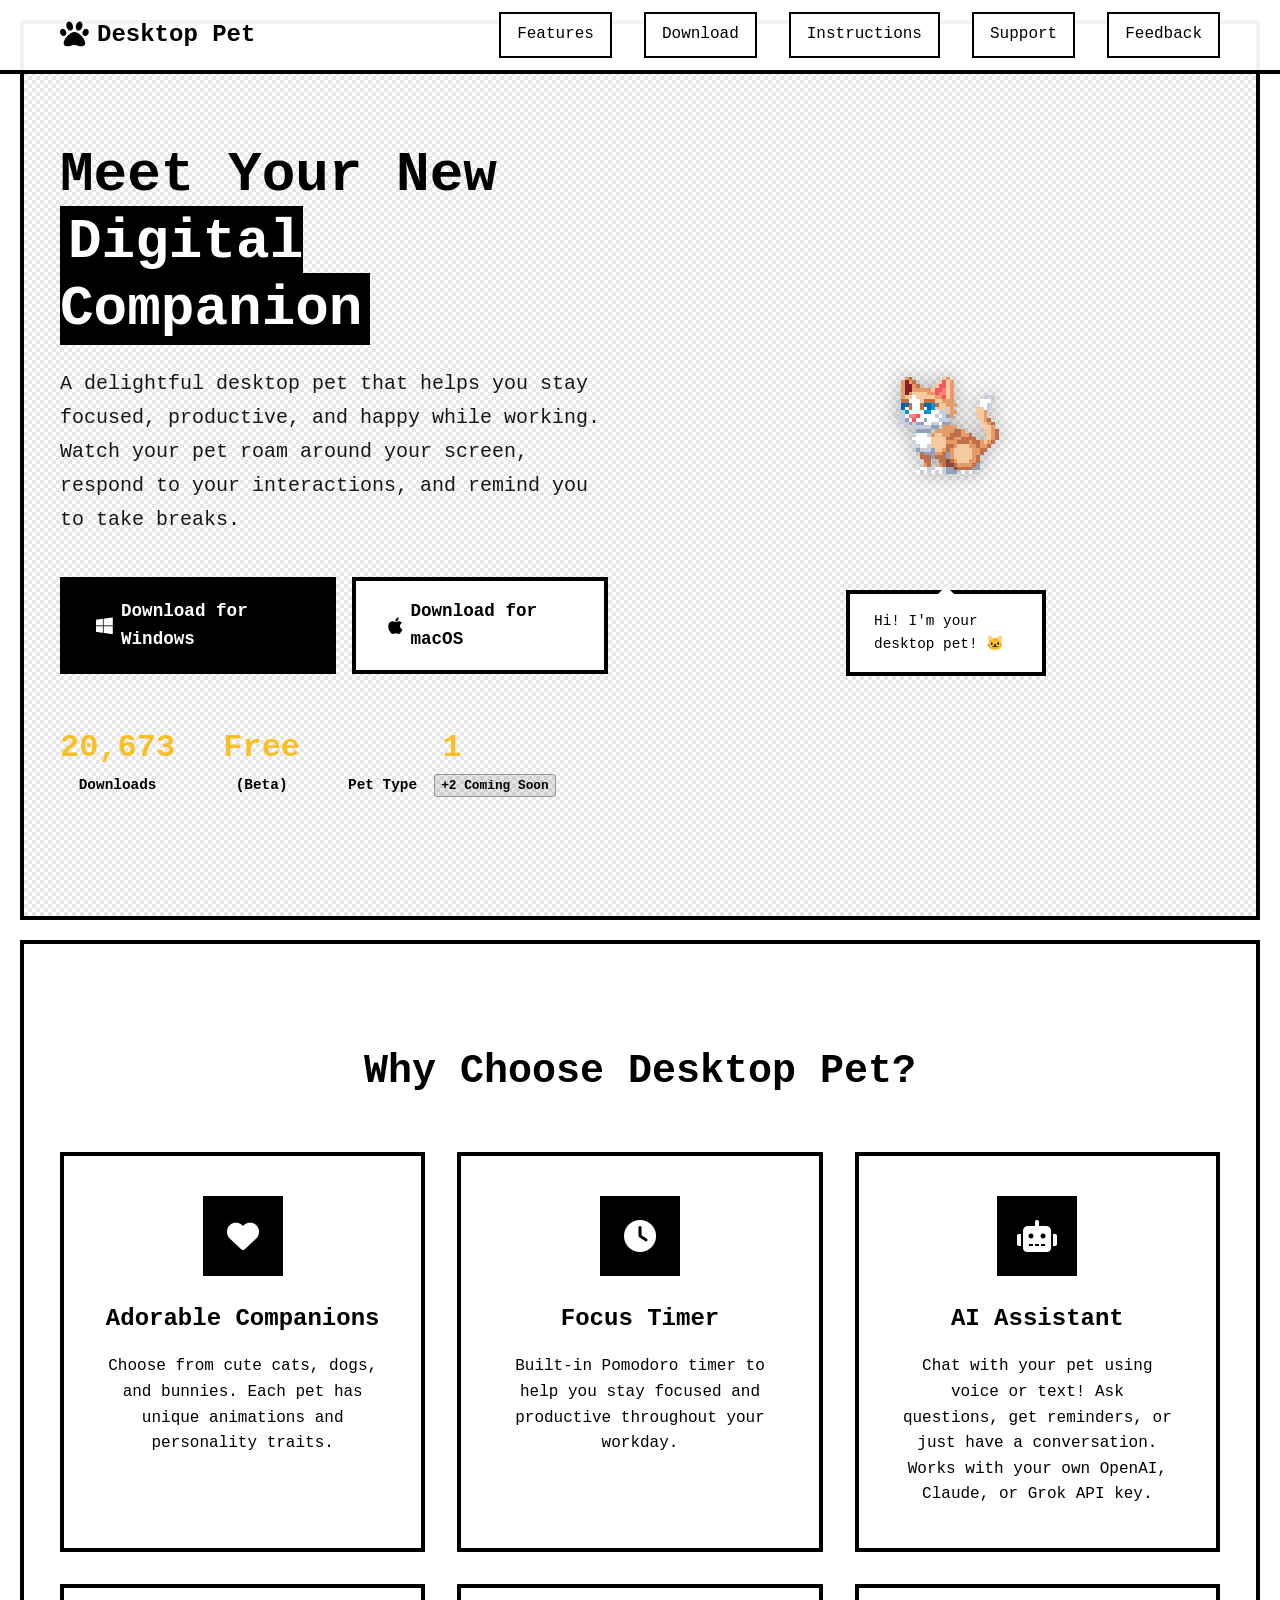
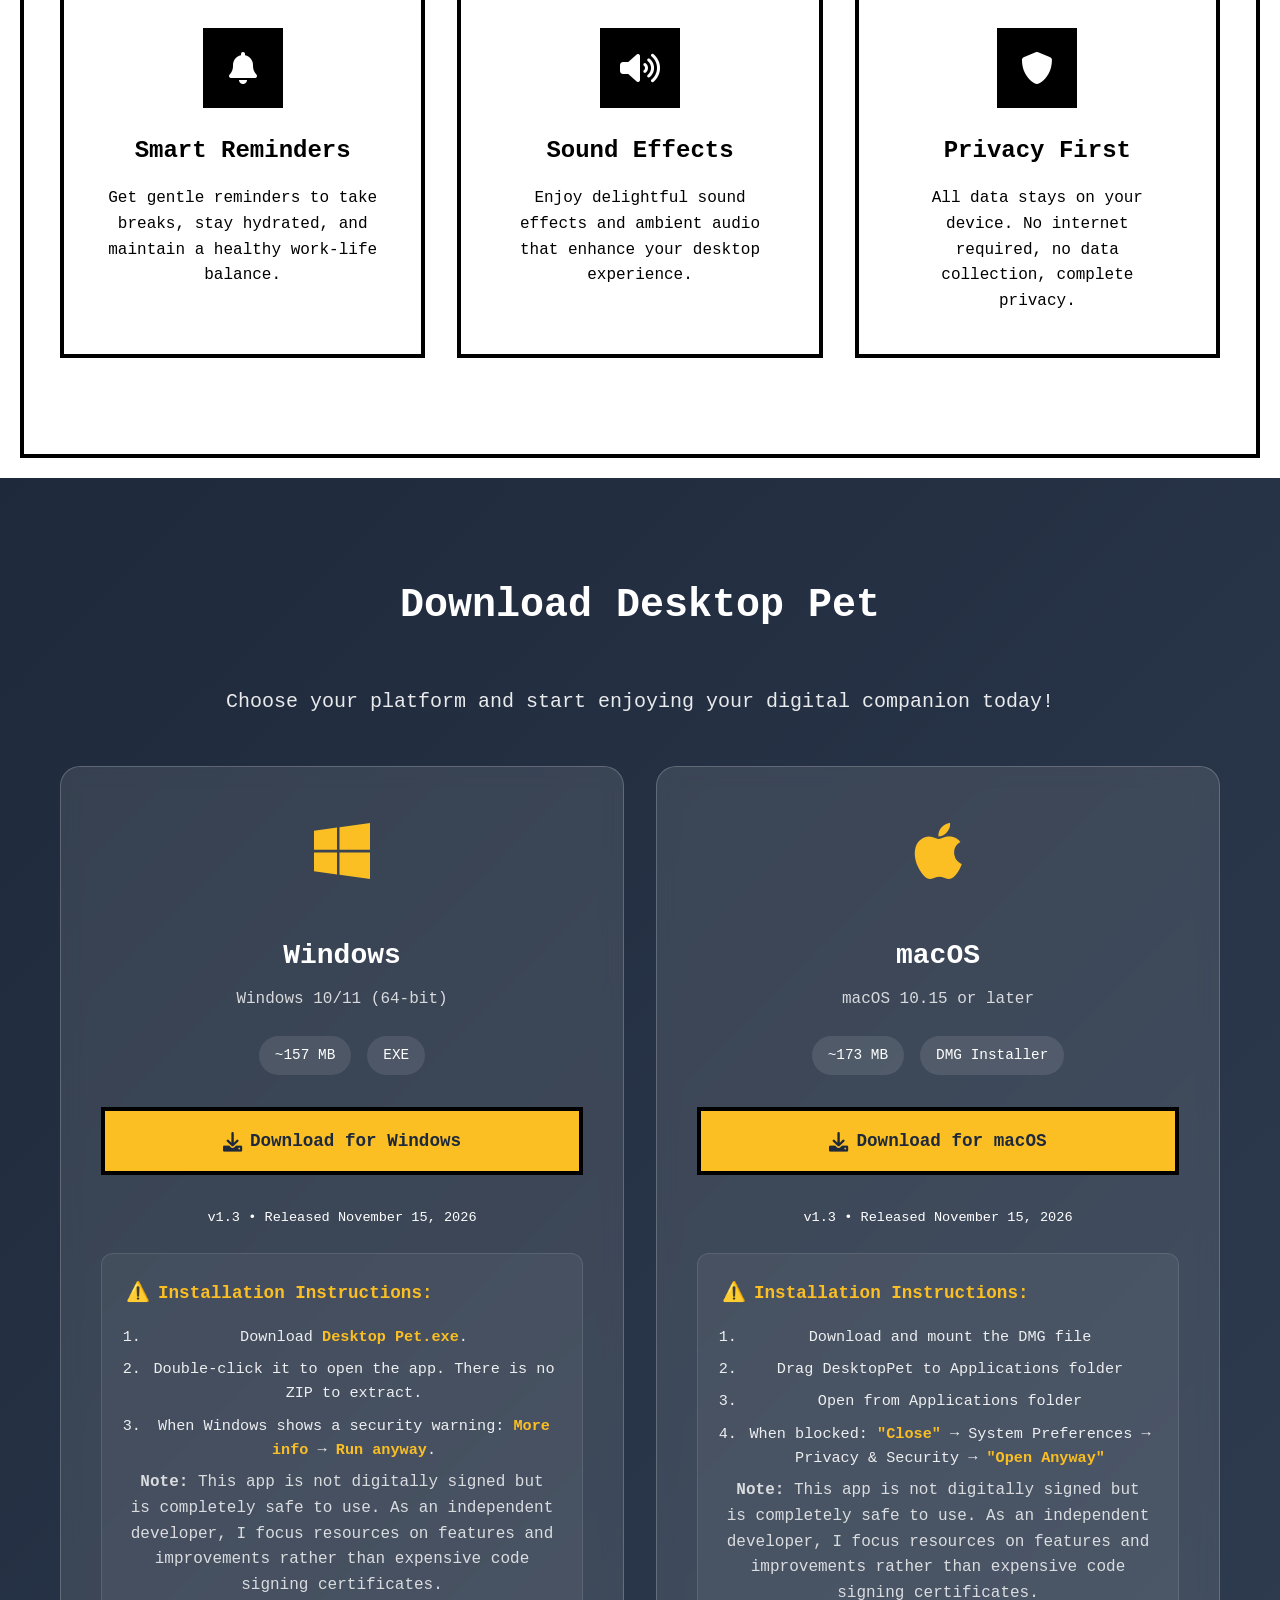
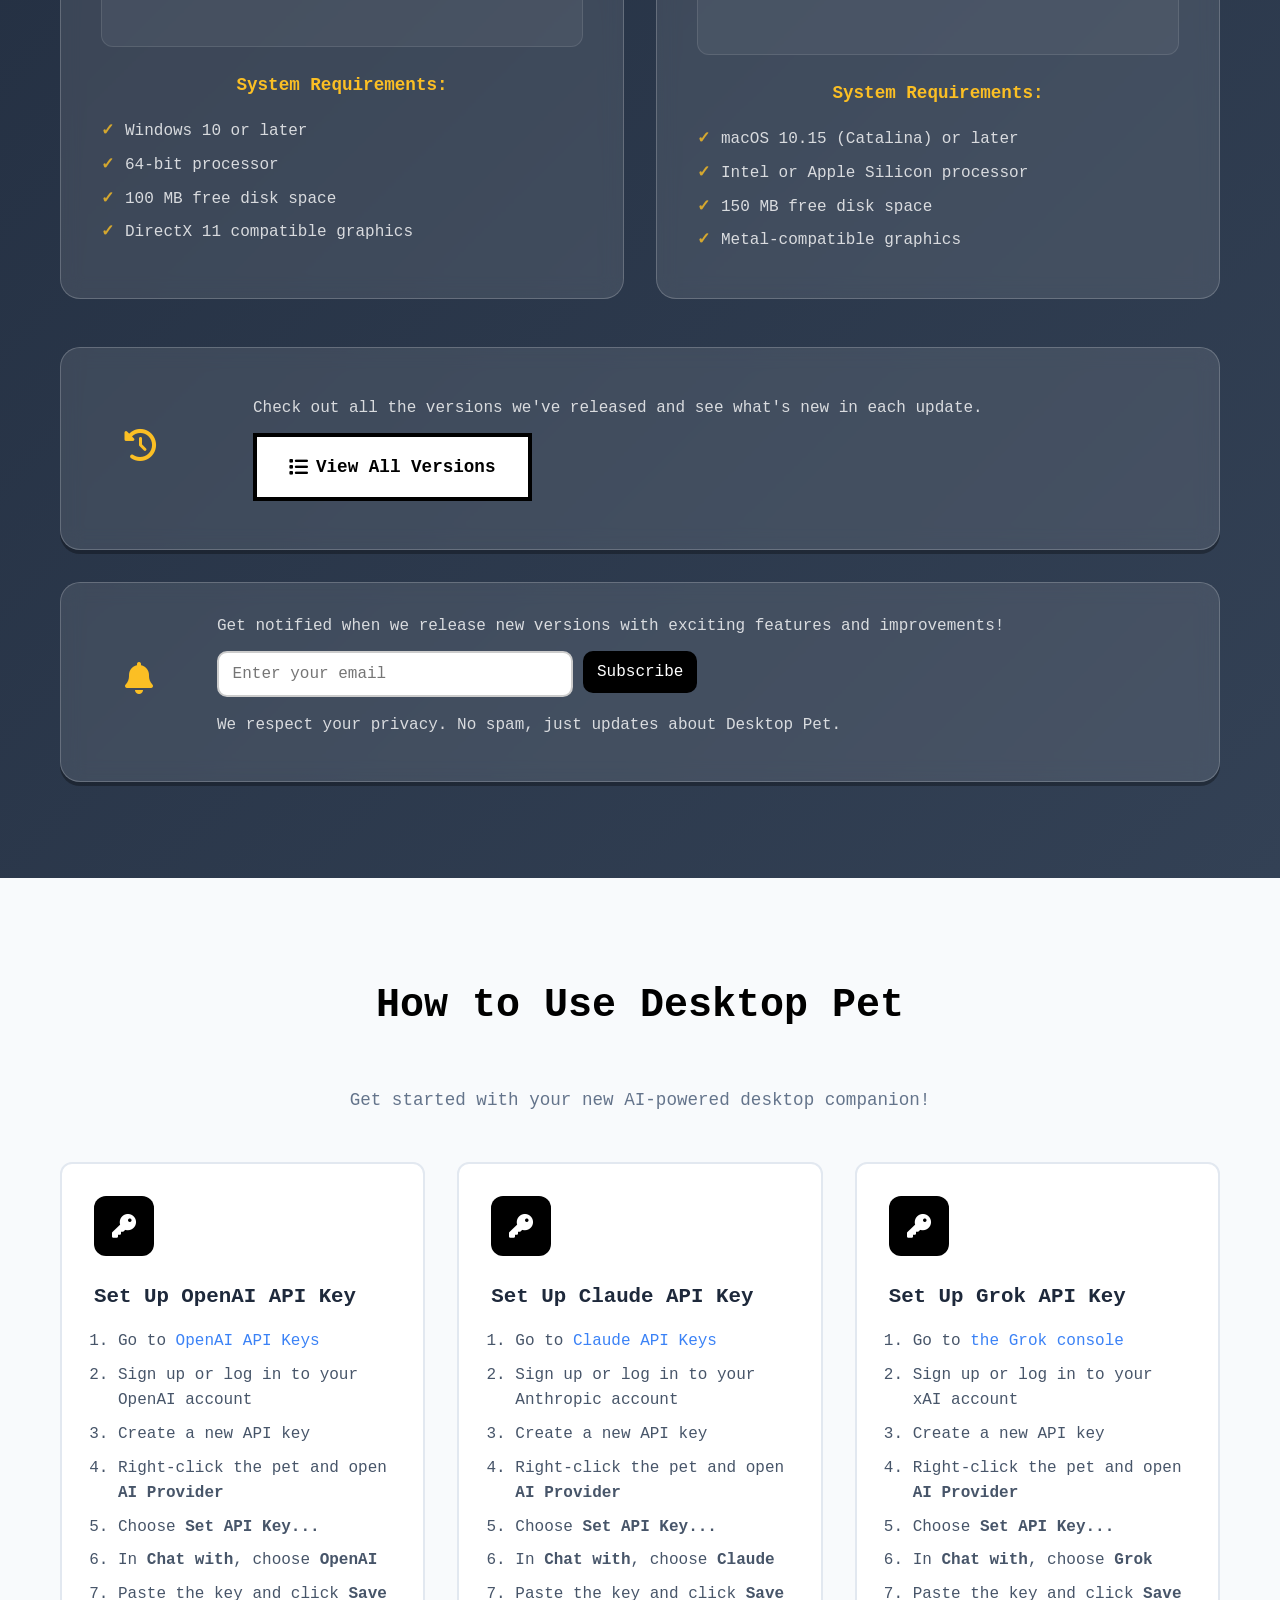
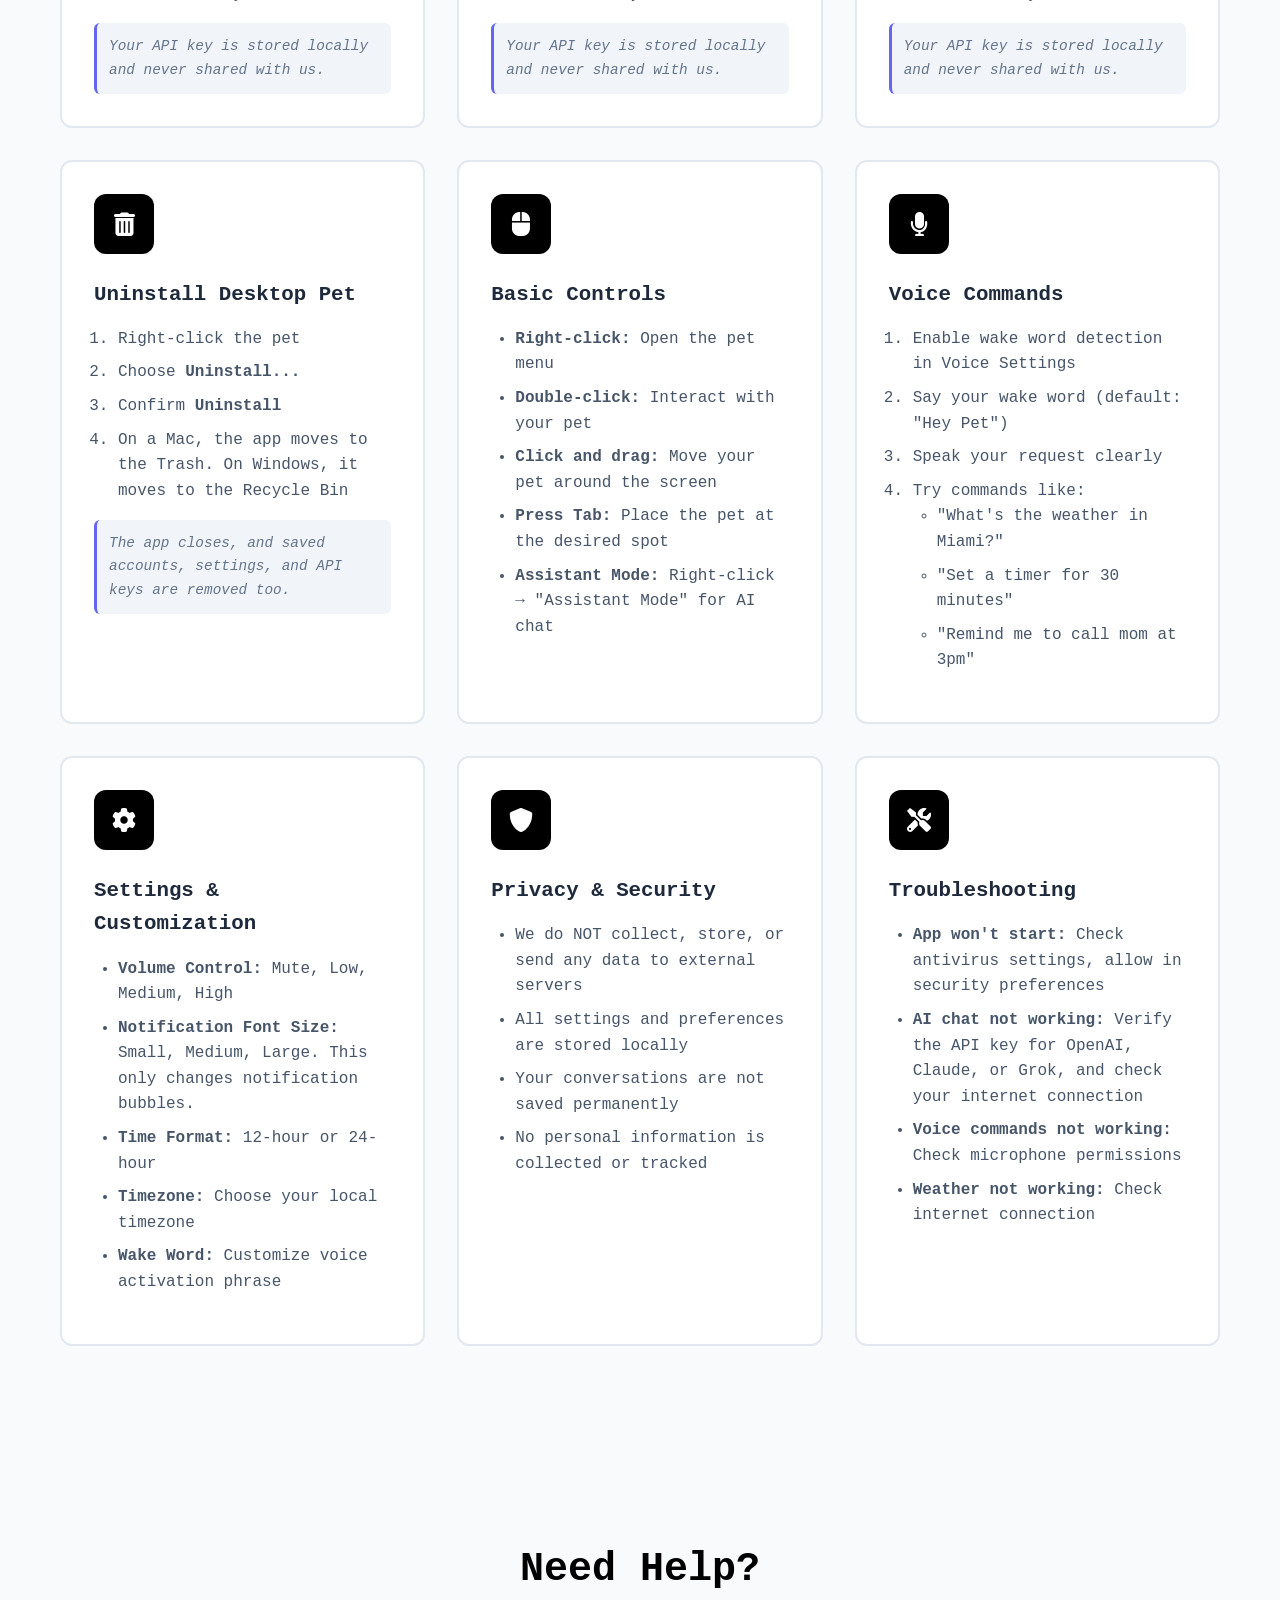
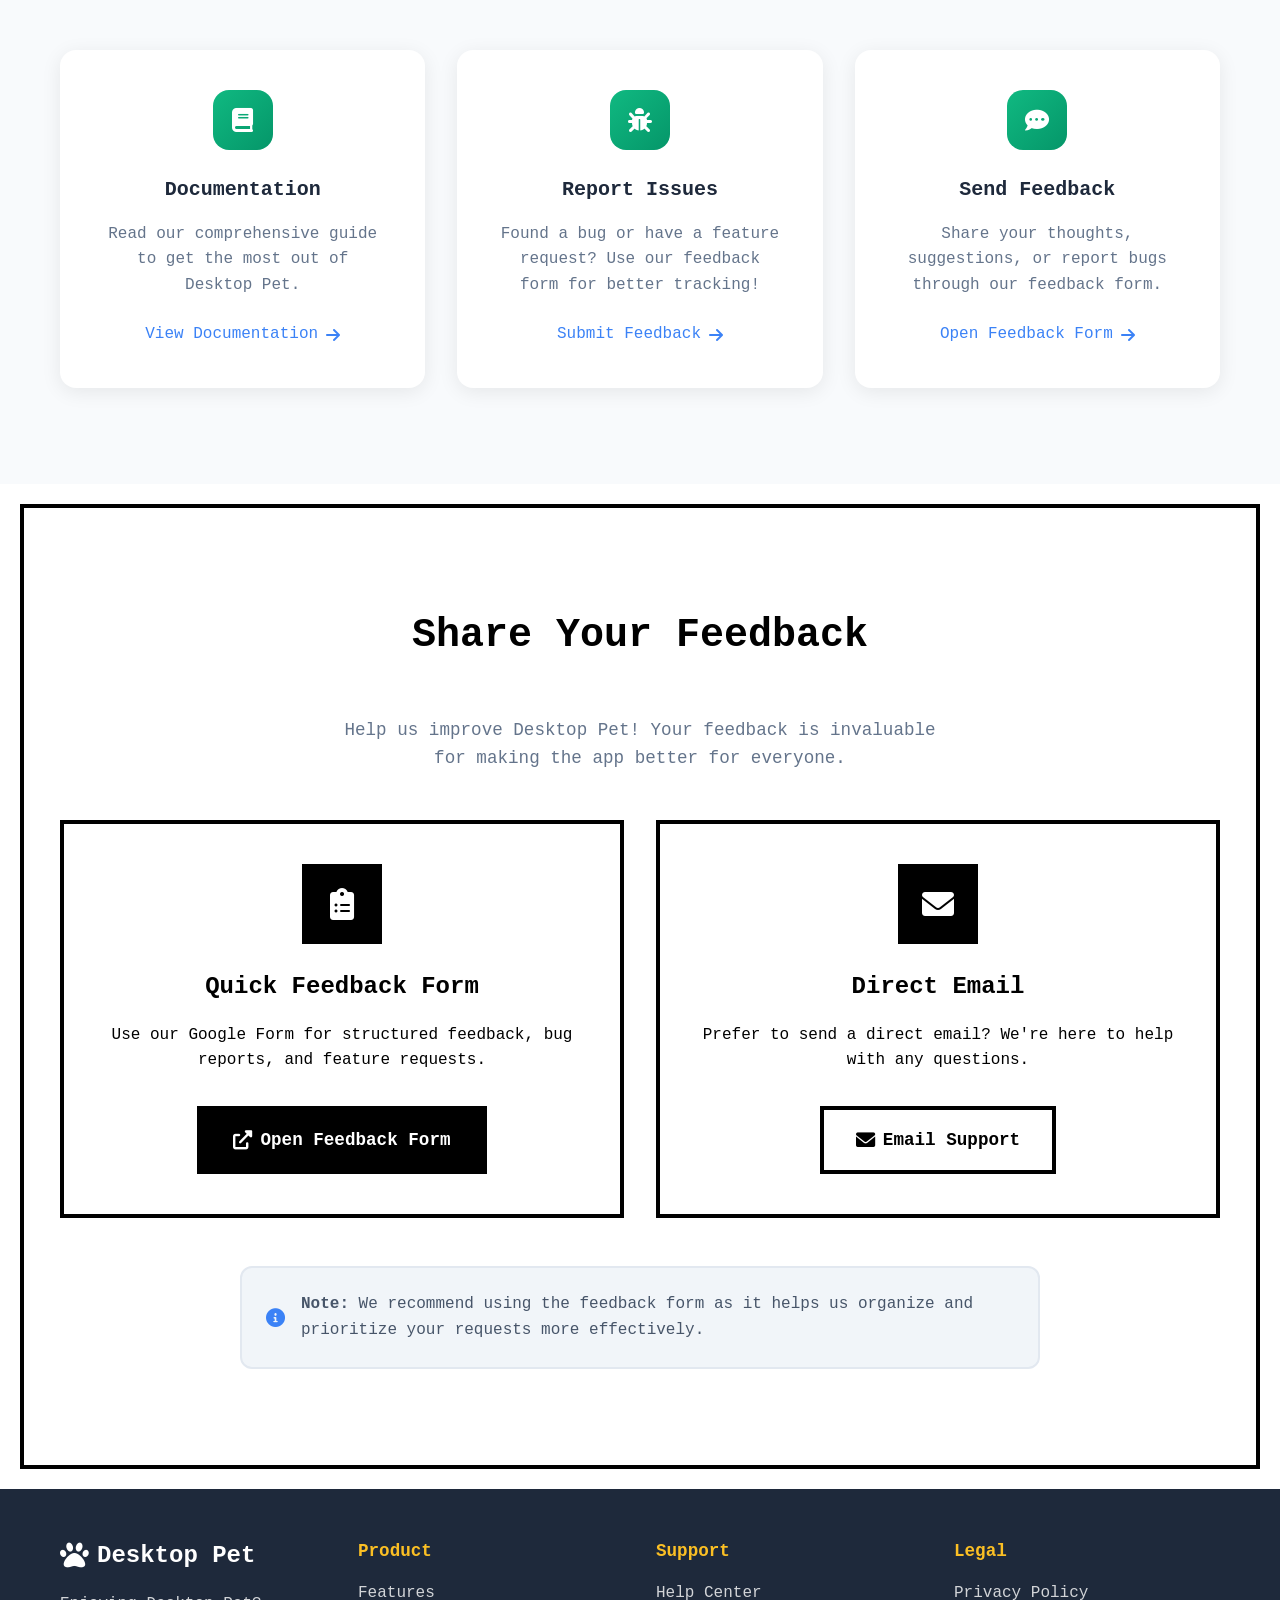
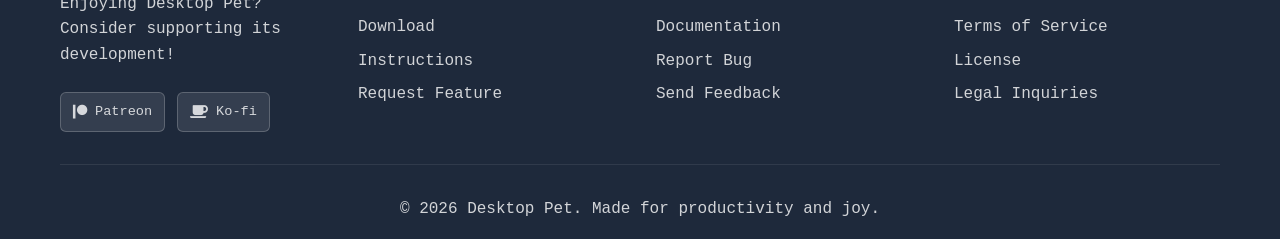
==== index.html @ da82b373 "Publish v1.3 with a single Windows executable and a new Mac installer. Older Windows downloads stay " ====
<!DOCTYPE html>
<html lang="en">
<head>
    <meta charset="UTF-8">
    <meta name="viewport" content="width=device-width, initial-scale=1.0">
    
    <!-- Primary SEO Meta Tags -->
    <title>Desktop Pet - AI-Powered Digital Companion for Productivity | Free Download</title>
    <meta name="title" content="Desktop Pet - AI-Powered Digital Companion for Productivity | Free Download">
    <meta name="description" content="Meet your new AI-powered desktop companion! Desktop Pet combines adorable virtual pets with productivity tools, voice chat, focus timers, and smart reminders. Free download for Windows and macOS.">
    <meta name="keywords" content="desktop pet, virtual pet, AI companion, productivity app, focus timer, pomodoro timer, voice chat, digital pet, Windows app, macOS app, free download, virtual assistant, cute pet, productivity tool">
    <meta name="author" content="Desktop Pet">
    <meta name="robots" content="index, follow">
    <meta name="language" content="English">
    <meta name="revisit-after" content="7 days">
    
    <!-- Open Graph / Facebook -->
    <meta property="og:type" content="website">
    <meta property="og:url" content="https://desktoppet.app/">
    <meta property="og:title" content="Desktop Pet - AI-Powered Digital Companion for Productivity">
    <meta property="og:description" content="Meet your new AI-powered desktop companion! Features adorable virtual pets, voice chat, focus timers, and smart reminders. Free download for Windows and macOS.">
    <meta property="og:image" content="https://desktoppet.app/assets/app_icon.png">
    <meta property="og:site_name" content="Desktop Pet">
    <meta property="og:locale" content="en_US">
    
    <!-- Twitter -->
    <meta property="twitter:card" content="summary_large_image">
    <meta property="twitter:url" content="https://desktoppet.app/">
    <meta property="twitter:title" content="Desktop Pet - AI-Powered Digital Companion for Productivity">
    <meta property="twitter:description" content="Meet your new AI-powered desktop companion! Features adorable virtual pets, voice chat, focus timers, and smart reminders. Free download for Windows and macOS.">
    <meta property="twitter:image" content="https://desktoppet.app/assets/app_icon.png">
    
    <!-- Additional SEO Meta Tags -->
    <meta name="theme-color" content="#4A90E2">
    <meta name="msapplication-TileColor" content="#4A90E2">
    <meta name="application-name" content="Desktop Pet">
    <meta name="apple-mobile-web-app-title" content="Desktop Pet">
    <meta name="apple-mobile-web-app-capable" content="yes">
    <meta name="apple-mobile-web-app-status-bar-style" content="default">
    
    <!-- Canonical URL -->
    <link rel="canonical" href="https://desktoppet.app/">
    
    <!-- Favicon -->
    <link rel="icon" type="image/png" href="assets/app_icon.png">
    <link rel="apple-touch-icon" href="assets/app_icon.png">
    
    <!-- Structured Data (JSON-LD) -->
    <script type="application/ld+json">
    {
      "@context": "https://schema.org",
      "@type": "SoftwareApplication",
      "name": "Desktop Pet",
      "description": "AI-powered digital companion with virtual pets, voice chat, focus timers, and productivity tools",
      "url": "https://desktoppet.app/",
      "applicationCategory": "ProductivityApplication",
      "operatingSystem": ["Windows", "macOS"],
      "offers": {
        "@type": "Offer",
        "price": "0",
        "priceCurrency": "USD"
      },
      "author": {
        "@type": "Organization",
        "name": "Desktop Pet"
      },
      "screenshot": "https://desktoppet.app/assets/app_icon.png",
      "softwareVersion": "1.3",
      "datePublished": "2025-10-03",
      "dateModified": "2026-11-15"
    }
    </script>
    <link rel="stylesheet" href="styles.css">
    <link href="https://fonts.googleapis.com/css2?family=Press+Start+2P:wght@400&family=Orbitron:wght@400;700;900&display=swap" rel="stylesheet">
    <link rel="stylesheet" href="https://cdnjs.cloudflare.com/ajax/libs/font-awesome/6.0.0/css/all.min.css">
</head>
<body>
    <!-- Navigation -->
    <nav class="navbar">
        <div class="nav-container">
            <div class="nav-logo">
                <i class="fas fa-paw"></i>
                <span>Desktop Pet</span>
            </div>
            <div class="nav-menu">
                <a href="#features" class="nav-link">Features</a>
                <a href="#download" class="nav-link">Download</a>
                <a href="#instructions" class="nav-link">Instructions</a>
                <a href="#support" class="nav-link">Support</a>
                <a href="#feedback" class="nav-link">Feedback</a>
            </div>
            <div class="nav-toggle">
                <span class="bar"></span>
                <span class="bar"></span>
                <span class="bar"></span>
            </div>
        </div>
    </nav>

    <!-- Hero Section -->
    <section class="hero">
        <div class="hero-container">
            <div class="hero-content">
                <h1 class="hero-title">
                    Meet Your New <span class="highlight">Digital Companion</span>
                </h1>
                <p class="hero-description">
                    A delightful desktop pet that helps you stay focused, productive, and happy while working. 
                    Watch your pet roam around your screen, respond to your interactions, and remind you to take breaks.
                </p>
                <div class="hero-buttons">
                    <a href="#download" class="btn btn-primary">
                        <i class="fab fa-windows"></i>
                        Download for Windows
                    </a>
                    <a href="#download" class="btn btn-secondary">
                        <i class="fab fa-apple"></i>
                        Download for macOS
                    </a>
                </div>
                <div class="hero-stats">
                    <div class="stat">
                        <span class="stat-number" id="download-count">20,673</span>
                        <span class="stat-label">Downloads</span>
                    </div>
                    <div class="stat">
                        <span class="stat-number">Free</span>
                        <span class="stat-label">(Beta)</span>
                    </div>
                    <div class="stat">
                        <span class="stat-number">1</span>
                        <span class="stat-label">Pet Type <span class="coming-soon-small">+2 Coming Soon</span></span>
                    </div>
                </div>
            </div>
            <div class="hero-image">
                <div class="pet-preview">
                    <div class="pet-character">
                        <img src="assets/cat/idle/idle000.png" alt="Desktop Pet Cat" class="pixel-cat" id="pixel-cat">
                    </div>
                    <div class="pet-bubble pixel-bubble">
                        <p>Hi! I'm your desktop pet! 🐱</p>
                    </div>
                </div>
            </div>
        </div>
    </section>

    <!-- Features Section -->
    <section id="features" class="features">
        <div class="container">
            <h2 class="section-title">Why Choose Desktop Pet?</h2>
            <div class="features-grid">
                <div class="feature-card">
                    <div class="feature-icon">
                        <i class="fas fa-heart"></i>
                    </div>
                    <h3>Adorable Companions</h3>
                    <p>Choose from cute cats, dogs, and bunnies. Each pet has unique animations and personality traits.</p>
                </div>
                <div class="feature-card">
                    <div class="feature-icon">
                        <i class="fas fa-clock"></i>
                    </div>
                    <h3>Focus Timer</h3>
                    <p>Built-in Pomodoro timer to help you stay focused and productive throughout your workday.</p>
                </div>
                <div class="feature-card">
                    <div class="feature-icon">
                        <i class="fas fa-robot"></i>
                    </div>
                    <h3>AI Assistant</h3>
                    <p>Chat with your pet using voice or text! Ask questions, get reminders, or just have a conversation. Works with your own OpenAI, Claude, or Grok API key.</p>
                </div>
                <div class="feature-card">
                    <div class="feature-icon">
                        <i class="fas fa-bell"></i>
                    </div>
                    <h3>Smart Reminders</h3>
                    <p>Get gentle reminders to take breaks, stay hydrated, and maintain a healthy work-life balance.</p>
                </div>
                <div class="feature-card">
                    <div class="feature-icon">
                        <i class="fas fa-volume-up"></i>
                    </div>
                    <h3>Sound Effects</h3>
                    <p>Enjoy delightful sound effects and ambient audio that enhance your desktop experience.</p>
                </div>
                <div class="feature-card">
                    <div class="feature-icon">
                        <i class="fas fa-shield-alt"></i>
                    </div>
                    <h3>Privacy First</h3>
                    <p>All data stays on your device. No internet required, no data collection, complete privacy.</p>
                </div>
            </div>
        </div>
    </section>

    <!-- Download Section -->
    <section id="download" class="download">
        <div class="container">
            <h2 class="section-title">Download Desktop Pet</h2>
            <p class="download-description">Choose your platform and start enjoying your digital companion today!</p>
            
            <div class="download-cards">
                <div class="download-card">
                    <div class="platform-icon">
                        <i class="fab fa-windows"></i>
                    </div>
                    <h3>Windows</h3>
                    <p>Windows 10/11 (64-bit)</p>
                    <div class="download-info">
                        <span class="file-size">~157 MB</span>
                        <span class="file-format">EXE</span>
                    </div>
                    <a href="https://github.com/EdithHarrison/desktop-pet-landing/raw/main/DesktopPet_Windows_V1.3.exe" class="btn btn-download" id="download-windows">
                        <i class="fas fa-download"></i>
                        Download for Windows
                    </a>
                    <small>v1.3 • Released November 15, 2026</small>
                    <div class="installation-instructions">
                        <h4>Installation Instructions:</h4>
                        <ol>
                            <li>Download <strong>Desktop Pet.exe</strong>.</li>
                            <li>Double-click it to open the app. There is no ZIP to extract.</li>
                            <li>When Windows shows a security warning: <strong>More info</strong> → <strong>Run anyway</strong>.</li>
                        </ol>
                        <p><strong>Note:</strong> This app is not digitally signed but is completely safe to use. As an independent developer, I focus resources on features and improvements rather than expensive code signing certificates.</p>
                    </div>
                    <div class="download-requirements">
                        <h4>System Requirements:</h4>
                        <ul>
                            <li>Windows 10 or later</li>
                            <li>64-bit processor</li>
                            <li>100 MB free disk space</li>
                            <li>DirectX 11 compatible graphics</li>
                        </ul>
                    </div>
                </div>

                <div class="download-card">
                    <div class="platform-icon">
                        <i class="fab fa-apple"></i>
                    </div>
                    <h3>macOS</h3>
                    <p>macOS 10.15 or later</p>
                    <div class="download-info">
                        <span class="file-size">~173 MB</span>
                        <span class="file-format">DMG Installer</span>
                    </div>
                    <a href="https://github.com/EdithHarrison/desktop-pet-landing/raw/main/DesktopPet_Installer_V1.3.dmg" class="btn btn-download" id="download-macos">
                        <i class="fas fa-download"></i>
                        Download for macOS
                    </a>
                    <small>v1.3 • Released November 15, 2026</small>
                    <div class="installation-instructions">
                        <h4>Installation Instructions:</h4>
                        <ol>
                            <li>Download and mount the DMG file</li>
                            <li>Drag DesktopPet to Applications folder</li>
                            <li>Open from Applications folder</li>
                            <li>When blocked: <strong>"Close"</strong> → System Preferences → Privacy & Security → <strong>"Open Anyway"</strong></li>
                        </ol>
                        <p><strong>Note:</strong> This app is not digitally signed but is completely safe to use. As an independent developer, I focus resources on features and improvements rather than expensive code signing certificates.</p>
                    </div>
                    <div class="download-requirements">
                        <h4>System Requirements:</h4>
                        <ul>
                            <li>macOS 10.15 (Catalina) or later</li>
                            <li>Intel or Apple Silicon processor</li>
                            <li>150 MB free disk space</li>
                            <li>Metal-compatible graphics</li>
                        </ul>
                    </div>
                </div>
            </div>

            <!-- Version History and Newsletter -->
            <div class="download-extras">
                <div class="version-info">
                    <div class="version-icon">
                        <i class="fas fa-history"></i>
                    </div>
                    <div class="version-content">
                        <p>Check out all the versions we've released and see what's new in each update.</p>
                        <a href="versions.html" class="btn btn-secondary">
                            <i class="fas fa-list"></i>
                            View All Versions
                        </a>
                    </div>
                </div>
                
                <div class="newsletter-info">
                    <div class="newsletter-icon">
                        <i class="fas fa-bell"></i>
                    </div>
                    <div class="newsletter-content">
                        <p>Get notified when we release new versions with exciting features and improvements!</p>

                        <!-- Subscription form -->
                        <div class="subscription-form">
                            <!-- MailerLite embed START -->
                            <style>@import url("https://assets.mlcdn.com/fonts.css?version=1760701");</style>

                            <div id="mlb2-32236243" class="ml-form-embedContainer ml-subscribe-form ml-subscribe-form-32236243">
                                <div class="ml-form-align-center">
                                    <div class="ml-form-embedWrapper embedForm">
                                        <div class="ml-form-embedBody ml-form-embedBodyHorizontal row-form">
                                            <form class="ml-block-form"
                                                  action="https://assets.mailerlite.com/jsonp/1865255/forms/168589648891741699/subscribe"
                                                  method="post" target="_blank">
                                                <div class="ml-form-formContent horozintalForm">
                                                    <div class="ml-form-horizontalRow">
                                                        <div class="ml-input-horizontal">
                                                            <div class="horizontal-fields" style="width:100%;">
                                                                <div class="ml-field-group ml-field-email ml-validate-email ml-validate-required">
                                                                    <input type="email"
                                                                           class="form-control"
                                                                           name="fields[email]"
                                                                           placeholder="Enter your email"
                                                                           autocomplete="email"
                                                                           required>
                                                                </div>
                                                            </div>
                                                        </div>
                                                        <div class="ml-button-horizontal primary">
                                                            <button type="submit" class="primary">Subscribe</button>
                                                        </div>
                                                    </div>
                                                </div>

                                                <input type="hidden" name="ml-submit" value="1">
                                                <input type="hidden" name="anticsrf" value="true">
                                            </form>
                                        </div>

                                        <div class="ml-form-successBody row-success" style="display:none">
                                            <div class="ml-form-successContent">
                                                <h4>Thank you!</h4>
                                                <p><span style="color:#f8f9fa;">You have successfully joined our subscriber list.</span></p>
                                            </div>
                                        </div>
                                    </div>
                                </div>
                            </div>

                            <script>
                                function ml_webform_success_32236243() {
                                    var $ = window.ml_jQuery || window.jQuery;
                                    if (!$) return;
                                    $('.ml-subscribe-form-32236243 .row-success').show();
                                    $('.ml-subscribe-form-32236243 .row-form').hide();
                                }
                            </script>
                            <script src="https://groot.mailerlite.com/js/w/webforms.min.js?v176e10baa5e7ed80d35ae235be3d5024" defer></script>
                            <script>fetch("https://assets.mailerlite.com/jsonp/1865255/forms/168589648891741699/takel")</script>
                            <!-- MailerLite embed END -->
                        </div>

                        <p class="subscription-note">
                            We respect your privacy. No spam, just updates about Desktop Pet.
                        </p>
                    </div>
                </div>
            </div>

        </div>
    </section>


    <!-- Instructions Section -->
    <section id="instructions" class="instructions">
        <div class="container">
            <h2 class="section-title">How to Use Desktop Pet</h2>
            <p class="instructions-description">Get started with your new AI-powered desktop companion!</p>
            
            <div class="instructions-grid">
                <div class="instruction-card">
                    <div class="instruction-icon">
                        <i class="fas fa-key"></i>
                    </div>
                    <h3>Set Up OpenAI API Key</h3>
                    <div class="instruction-steps">
                        <ol>
                            <li>Go to <a href="https://platform.openai.com/api-keys" target="_blank">OpenAI API Keys</a></li>
                            <li>Sign up or log in to your OpenAI account</li>
                            <li>Create a new API key</li>
                            <li>Right-click the pet and open <strong>AI Provider</strong></li>
                            <li>Choose <strong>Set API Key...</strong></li>
                            <li>In <strong>Chat with</strong>, choose <strong>OpenAI</strong></li>
                            <li>Paste the key and click <strong>Save</strong></li>
                        </ol>
                    </div>
                    <p class="instruction-note">Your API key is stored locally and never shared with us.</p>
                </div>

                <div class="instruction-card">
                    <div class="instruction-icon">
                        <i class="fas fa-key"></i>
                    </div>
                    <h3>Set Up Claude API Key</h3>
                    <div class="instruction-steps">
                        <ol>
                            <li>Go to <a href="https://console.anthropic.com/settings/keys" target="_blank">Claude API Keys</a></li>
                            <li>Sign up or log in to your Anthropic account</li>
                            <li>Create a new API key</li>
                            <li>Right-click the pet and open <strong>AI Provider</strong></li>
                            <li>Choose <strong>Set API Key...</strong></li>
                            <li>In <strong>Chat with</strong>, choose <strong>Claude</strong></li>
                            <li>Paste the key and click <strong>Save</strong></li>
                        </ol>
                    </div>
                    <p class="instruction-note">Your API key is stored locally and never shared with us.</p>
                </div>

                <div class="instruction-card">
                    <div class="instruction-icon">
                        <i class="fas fa-key"></i>
                    </div>
                    <h3>Set Up Grok API Key</h3>
                    <div class="instruction-steps">
                        <ol>
                            <li>Go to <a href="https://console.x.ai/" target="_blank">the Grok console</a></li>
                            <li>Sign up or log in to your xAI account</li>
                            <li>Create a new API key</li>
                            <li>Right-click the pet and open <strong>AI Provider</strong></li>
                            <li>Choose <strong>Set API Key...</strong></li>
                            <li>In <strong>Chat with</strong>, choose <strong>Grok</strong></li>
                            <li>Paste the key and click <strong>Save</strong></li>
                        </ol>
                    </div>
                    <p class="instruction-note">Your API key is stored locally and never shared with us.</p>
                </div>

                <div class="instruction-card">
                    <div class="instruction-icon">
                        <i class="fas fa-trash-alt"></i>
                    </div>
                    <h3>Uninstall Desktop Pet</h3>
                    <div class="instruction-steps">
                        <ol>
                            <li>Right-click the pet</li>
                            <li>Choose <strong>Uninstall...</strong></li>
                            <li>Confirm <strong>Uninstall</strong></li>
                            <li>On a Mac, the app moves to the Trash. On Windows, it moves to the Recycle Bin</li>
                        </ol>
                    </div>
                    <p class="instruction-note">The app closes, and saved accounts, settings, and API keys are removed too.</p>
                </div>

                <div class="instruction-card">
                    <div class="instruction-icon">
                        <i class="fas fa-mouse"></i>
                    </div>
                    <h3>Basic Controls</h3>
                    <div class="instruction-steps">
                        <ul>
                            <li><strong>Right-click:</strong> Open the pet menu</li>
                            <li><strong>Double-click:</strong> Interact with your pet</li>
                            <li><strong>Click and drag:</strong> Move your pet around the screen</li>
                            <li><strong>Press Tab:</strong> Place the pet at the desired spot</li>
                            <li><strong>Assistant Mode:</strong> Right-click → "Assistant Mode" for AI chat</li>
                        </ul>
                    </div>
                </div>

                <div class="instruction-card">
                    <div class="instruction-icon">
                        <i class="fas fa-microphone"></i>
                    </div>
                    <h3>Voice Commands</h3>
                    <div class="instruction-steps">
                        <ol>
                            <li>Enable wake word detection in Voice Settings</li>
                            <li>Say your wake word (default: "Hey Pet")</li>
                            <li>Speak your request clearly</li>
                            <li>Try commands like:
                                <ul>
                                    <li>"What's the weather in Miami?"</li>
                                    <li>"Set a timer for 30 minutes"</li>
                                    <li>"Remind me to call mom at 3pm"</li>
                                </ul>
                            </li>
                        </ol>
                    </div>
                </div>

                <div class="instruction-card">
                    <div class="instruction-icon">
                        <i class="fas fa-cog"></i>
                    </div>
                    <h3>Settings & Customization</h3>
                    <div class="instruction-steps">
                        <ul>
                            <li><strong>Volume Control:</strong> Mute, Low, Medium, High</li>
                            <li><strong>Notification Font Size:</strong> Small, Medium, Large. This only changes notification bubbles.</li>
                            <li><strong>Time Format:</strong> 12-hour or 24-hour</li>
                            <li><strong>Timezone:</strong> Choose your local timezone</li>
                            <li><strong>Wake Word:</strong> Customize voice activation phrase</li>
                        </ul>
                    </div>
                </div>

                <div class="instruction-card">
                    <div class="instruction-icon">
                        <i class="fas fa-shield-alt"></i>
                    </div>
                    <h3>Privacy & Security</h3>
                    <div class="instruction-steps">
                        <ul>
                            <li>We do NOT collect, store, or send any data to external servers</li>
                            <li>All settings and preferences are stored locally</li>
                            <li>Your conversations are not saved permanently</li>
                            <li>No personal information is collected or tracked</li>
                        </ul>
                    </div>
                </div>

                <div class="instruction-card">
                    <div class="instruction-icon">
                        <i class="fas fa-tools"></i>
                    </div>
                    <h3>Troubleshooting</h3>
                    <div class="instruction-steps">
                        <ul>
                            <li><strong>App won't start:</strong> Check antivirus settings, allow in security preferences</li>
                            <li><strong>AI chat not working:</strong> Verify the API key for OpenAI, Claude, or Grok, and check your internet connection</li>
                            <li><strong>Voice commands not working:</strong> Check microphone permissions</li>
                            <li><strong>Weather not working:</strong> Check internet connection</li>
                        </ul>
                    </div>
                </div>
            </div>
        </div>
    </section>

    <!-- Support Section -->
    <section id="support" class="support">
        <div class="container">
            <h2 class="section-title">Need Help?</h2>
            <div class="support-grid">
                <div class="support-card">
                    <div class="support-icon">
                        <i class="fas fa-book"></i>
                    </div>
                    <h3>Documentation</h3>
                    <p>Read our comprehensive guide to get the most out of Desktop Pet.</p>
                    <a href="#instructions" class="support-link">View Documentation <i class="fas fa-arrow-right"></i></a>
                </div>
                <div class="support-card">
                    <div class="support-icon">
                        <i class="fas fa-bug"></i>
                    </div>
                    <h3>Report Issues</h3>
                    <p>Found a bug or have a feature request? Use our feedback form for better tracking!</p>
                    <a href="https://docs.google.com/forms/d/e/1FAIpQLSf2PR9yN-ETCj7rlxYmj4YIKMzT3AwbSIagq6MIA33tsbxzRg/viewform?usp=dialog" target="_blank" class="support-link">Submit Feedback <i class="fas fa-arrow-right"></i></a>
                </div>
                <div class="support-card">
                    <div class="support-icon">
                        <i class="fas fa-comment-dots"></i>
                    </div>
                    <h3>Send Feedback</h3>
                    <p>Share your thoughts, suggestions, or report bugs through our feedback form.</p>
                    <a href="https://docs.google.com/forms/d/e/1FAIpQLSf2PR9yN-ETCj7rlxYmj4YIKMzT3AwbSIagq6MIA33tsbxzRg/viewform?usp=dialog" target="_blank" class="support-link">Open Feedback Form <i class="fas fa-arrow-right"></i></a>
                </div>
            </div>
        </div>
    </section>

    <!-- Feedback Section -->
    <section id="feedback" class="feedback">
        <div class="container">
            <h2 class="section-title">Share Your Feedback</h2>
            <p class="feedback-description">
                Help us improve Desktop Pet! Your feedback is invaluable for making the app better for everyone.
            </p>
            <div class="feedback-options">
                <div class="feedback-option">
                    <div class="feedback-icon">
                        <i class="fas fa-clipboard-list"></i>
                    </div>
                    <h3>Quick Feedback Form</h3>
                    <p>Use our Google Form for structured feedback, bug reports, and feature requests.</p>
                    <a href="https://docs.google.com/forms/d/e/1FAIpQLSf2PR9yN-ETCj7rlxYmj4YIKMzT3AwbSIagq6MIA33tsbxzRg/viewform?usp=dialog" target="_blank" class="btn btn-primary">
                        <i class="fas fa-external-link-alt"></i>
                        Open Feedback Form
                    </a>
                </div>
                <div class="feedback-option">
                    <div class="feedback-icon">
                        <i class="fas fa-envelope"></i>
                    </div>
                    <h3>Direct Email</h3>
                    <p>Prefer to send a direct email? We're here to help with any questions.</p>
                    <a href="mailto:support@desktoppet.app" class="btn btn-secondary">
                        <i class="fas fa-envelope"></i>
                        Email Support
                    </a>
                </div>
            </div>
            <div class="feedback-note">
                <i class="fas fa-info-circle"></i>
                <p><strong>Note:</strong> We recommend using the feedback form as it helps us organize and prioritize your requests more effectively.</p>
            </div>
        </div>
    </section>

    <!-- Footer -->
    <footer class="footer">
        <div class="container">
            <div class="footer-content">
                <div class="footer-section">
                    <div class="footer-logo">
                        <i class="fas fa-paw"></i>
                        <span>Desktop Pet</span>
                    </div>
                    <p>Enjoying Desktop Pet? Consider supporting its development!</p>
                    <div class="footer-donation-section">
                        <div class="footer-donation-links">
                            <a href="https://www.patreon.com/c/DesktopPetApp" target="_blank" class="footer-donation-link">
                                <i class="fab fa-patreon"></i>
                                Patreon
                            </a>
                            <a href="https://ko-fi.com/desktoppetapp" target="_blank" class="footer-donation-link">
                                <i class="fas fa-coffee"></i>
                                Ko-fi
                            </a>
                        </div>
                    </div>
                </div>
                <div class="footer-section">
                    <h4>Product</h4>
                    <ul>
                        <li><a href="#features">Features</a></li>
                        <li><a href="#download">Download</a></li>
                        <li><a href="#instructions">Instructions</a></li>
                        <li><a href="https://docs.google.com/forms/d/e/1FAIpQLSf2PR9yN-ETCj7rlxYmj4YIKMzT3AwbSIagq6MIA33tsbxzRg/viewform?usp=dialog" target="_blank">Request Feature</a></li>
                    </ul>
                </div>
                <div class="footer-section">
                    <h4>Support</h4>
                    <ul>
                        <li><a href="#support">Help Center</a></li>
                        <li><a href="#instructions">Documentation</a></li>
                        <li><a href="https://docs.google.com/forms/d/e/1FAIpQLSf2PR9yN-ETCj7rlxYmj4YIKMzT3AwbSIagq6MIA33tsbxzRg/viewform?usp=dialog" target="_blank">Report Bug</a></li>
                        <li><a href="https://docs.google.com/forms/d/e/1FAIpQLSf2PR9yN-ETCj7rlxYmj4YIKMzT3AwbSIagq6MIA33tsbxzRg/viewform?usp=dialog" target="_blank">Send Feedback</a></li>
                    </ul>
                </div>
                <div class="footer-section">
                    <h4>Legal</h4>
                    <ul>
                        <li><a href="privacy-policy.html">Privacy Policy</a></li>
                        <li><a href="terms-of-service.html">Terms of Service</a></li>
                        <li><a href="license.html">License</a></li>
                        <li><a href="mailto:support@desktoppet.app">Legal Inquiries</a></li>
                    </ul>
                </div>
            </div>
            <div class="footer-bottom">
                <p>&copy; <span id="current-year"></span> Desktop Pet. Made for productivity and joy.</p>
            </div>
        </div>
    </footer>

    <script src="script.js?v=5"></script>
</body>
</html>
---- styles.css ----
/* Reset and Base Styles */
* {
    margin: 0;
    padding: 0;
    box-sizing: border-box;
}

body {
    font-family: 'Courier New', monospace;
    line-height: 1.6;
    color: #000;
    background: #fff;
    overflow-x: hidden;
    image-rendering: pixelated;
    image-rendering: -moz-crisp-edges;
    image-rendering: crisp-edges;
}

.container {
    max-width: 1200px;
    margin: 0 auto;
    padding: 0 20px;
}

/* Pixelated Border Utility */
.pixel-border {
    border: 4px solid #000;
    border-image: url('data:image/svg+xml,<svg xmlns="http://www.w3.org/2000/svg" width="8" height="8"><rect width="4" height="4" fill="%23000"/><rect x="4" y="4" width="4" height="4" fill="%23000"/><rect x="4" y="0" width="4" height="4" fill="%23fff"/><rect x="0" y="4" width="4" height="4" fill="%23fff"/></svg>') 4;
    background: #fff;
}

/* Navigation */
.navbar {
    position: fixed;
    top: 0;
    left: 0;
    right: 0;
    background: #fff;
    border-bottom: 4px solid #000;
    z-index: 1000;
    transition: all 0.3s ease;
}

.nav-container {
    max-width: 1200px;
    margin: 0 auto;
    padding: 0 20px;
    display: flex;
    justify-content: space-between;
    align-items: center;
    height: 70px;
}

.nav-logo {
    display: flex;
    align-items: center;
    font-size: 1.5rem;
    font-weight: 700;
    color: #000;
    font-family: 'Courier New', monospace;
}

.nav-logo i {
    margin-right: 8px;
    font-size: 1.8rem;
    color: #000;
}

.nav-menu {
    display: flex;
    gap: 2rem;
}

.nav-link {
    text-decoration: none;
    color: #000;
    font-weight: 500;
    transition: all 0.3s ease;
    position: relative;
    font-family: 'Courier New', monospace;
    padding: 8px 16px;
    border: 2px solid #000;
    background: #fff;
}

.nav-link:hover {
    background: #000;
    color: #fff;
}

.nav-link::after {
    display: none;
}

.nav-toggle {
    display: none;
    flex-direction: column;
    cursor: pointer;
}

.bar {
    width: 25px;
    height: 3px;
    background: #333;
    margin: 3px 0;
    transition: 0.3s;
}

/* Hero Section */
.hero {
    background: #fff;
    min-height: 100vh;
    display: flex;
    align-items: center;
    position: relative;
    overflow: hidden;
    border: 4px solid #000;
    margin: 20px;
}

.hero::before {
    content: '';
    position: absolute;
    top: 0;
    left: 0;
    right: 0;
    bottom: 0;
    background: url('data:image/svg+xml,<svg xmlns="http://www.w3.org/2000/svg" width="8" height="8"><rect width="4" height="4" fill="%23000"/><rect x="4" y="4" width="4" height="4" fill="%23000"/><rect x="4" y="0" width="4" height="4" fill="%23fff"/><rect x="0" y="4" width="4" height="4" fill="%23fff"/></svg>');
    opacity: 0.1;
}

.hero-container {
    max-width: 1200px;
    margin: 0 auto;
    padding: 0 20px;
    display: grid;
    grid-template-columns: 1fr 1fr;
    gap: 4rem;
    align-items: center;
    position: relative;
    z-index: 1;
}

.hero-content {
    color: #000;
}

.hero-title {
    font-size: 3.5rem;
    font-weight: 700;
    line-height: 1.2;
    margin-bottom: 1.5rem;
    font-family: 'Courier New', monospace;
    color: #000;
}

.highlight {
    background: #000;
    color: #fff;
    padding: 4px 8px;
}

.hero-description {
    font-size: 1.25rem;
    margin-bottom: 2.5rem;
    opacity: 0.9;
    line-height: 1.7;
}

.hero-buttons {
    display: flex;
    gap: 1rem;
    margin-bottom: 3rem;
}

.btn {
    display: inline-flex;
    align-items: center;
    padding: 1rem 2rem;
    text-decoration: none;
    font-weight: 600;
    font-size: 1.1rem;
    transition: all 0.3s ease;
    border: 4px solid #000;
    cursor: pointer;
    font-family: 'Courier New', monospace;
}

.btn i {
    margin-right: 8px;
    font-size: 1.2rem;
}

.btn-primary {
    background: #000;
    color: #fff;
}

.btn-primary:hover {
    background: #fff;
    color: #000;
}

.btn-secondary {
    background: #fff;
    color: #000;
}

.btn-secondary:hover {
    background: #000;
    color: #fff;
}

.hero-stats {
    display: flex;
    gap: 3rem;
}

.stat {
    text-align: center;
}

.stat-number {
    display: block;
    font-size: 2rem;
    font-weight: 700;
    color: #fbbf24;
}

.stat-label {
    font-size: 0.9rem;
    color: #000;
    font-weight: 600;
}

.hero-image {
    display: flex;
    justify-content: center;
    align-items: center;
}

.pet-preview {
    position: relative;
    animation: float 3s ease-in-out infinite;
    min-height: 400px;
    display: flex;
    flex-direction: column;
    align-items: center;
    justify-content: center;
}

.pet-character {
    text-align: center;
    margin-bottom: 1rem;
}

.pixel-cat {
    width: 300px;
    height: 300px;
    image-rendering: pixelated;
    image-rendering: -moz-crisp-edges;
    image-rendering: crisp-edges;
    object-fit: contain;
    filter: drop-shadow(0 0 10px rgba(0, 0, 0, 0.3));
    animation: pixel-float 3s ease-in-out infinite;
    transition: transform 0.3s ease;
}

@keyframes pixel-float {
    0%, 100% { transform: translateY(0px) scale(1); }
    50% { transform: translateY(-20px) scale(1.1); }
}

.pixel-bubble {
    background: #fff;
    color: #000;
    padding: 1rem 1.5rem;
    border: 4px solid #000;
    position: relative;
    max-width: 200px;
    margin: 0 auto;
    font-family: 'Courier New', monospace;
    font-size: 0.9rem;
}

.pet-bubble::after {
    content: '';
    position: absolute;
    top: -8px;
    left: 50%;
    transform: translateX(-50%);
    width: 0;
    height: 0;
    border-left: 8px solid transparent;
    border-right: 8px solid transparent;
    border-bottom: 8px solid white;
}

@keyframes float {
    0%, 100% { transform: translateY(0px); }
    50% { transform: translateY(-20px); }
}

/* Features Section */
.features {
    padding: 6rem 0;
    background: #fff;
    border: 4px solid #000;
    margin: 20px;
}

.section-title {
    text-align: center;
    font-size: 2.5rem;
    font-weight: 700;
    margin-bottom: 3rem;
    color: #000;
    font-family: 'Courier New', monospace;
}

.features-grid {
    display: grid;
    grid-template-columns: repeat(auto-fit, minmax(350px, 1fr));
    gap: 2rem;
}

.feature-card {
    background: #fff;
    padding: 2.5rem;
    border: 4px solid #000;
    text-align: center;
    transition: all 0.3s ease;
    position: relative;
}

.feature-card:hover {
    background: #000;
    color: #fff;
}

.feature-icon {
    width: 80px;
    height: 80px;
    background: #000;
    border: 4px solid #000;
    display: flex;
    align-items: center;
    justify-content: center;
    margin: 0 auto 1.5rem;
}

.feature-icon i {
    font-size: 2rem;
    color: #fff;
}

.feature-card h3 {
    font-size: 1.5rem;
    font-weight: 600;
    margin-bottom: 1rem;
    color: #000;
    font-family: 'Courier New', monospace;
}

.feature-card p {
    color: #000;
    line-height: 1.6;
}

.feature-card:hover h3,
.feature-card:hover p {
    color: #fff;
}

.coming-soon {
    background: #fbbf24;
    color: #000;
    font-size: 0.7rem;
    font-weight: 600;
    padding: 0.25rem 0.5rem;
    border-radius: 4px;
    margin-left: 0.5rem;
    text-transform: uppercase;
    letter-spacing: 0.5px;
}

.coming-soon-small {
    color: #000;
    font-size: 0.8rem;
    font-weight: 700;
    margin-left: 0.5rem;
    font-style: normal;
    background: rgba(0, 0, 0, 0.1);
    padding: 0.2rem 0.4rem;
    border-radius: 3px;
    border: 1px solid rgba(0, 0, 0, 0.3);
}

/* Legal Pages */
.legal-page {
    min-height: 100vh;
    background: #fff;
    padding: 2rem 0;
}

.legal-header {
    text-align: center;
    margin-bottom: 3rem;
    padding-bottom: 2rem;
    border-bottom: 2px solid #e2e8f0;
}

.back-link {
    display: inline-block;
    color: #64748b;
    text-decoration: none;
    font-size: 0.9rem;
    margin-bottom: 1rem;
    transition: color 0.3s ease;
}

.back-link:hover {
    color: #1e293b;
}

.legal-header h1 {
    font-size: 2.5rem;
    color: #1e293b;
    margin-bottom: 0.5rem;
}

.last-updated {
    color: #64748b;
    font-size: 0.9rem;
    font-style: italic;
}

.legal-content {
    max-width: 800px;
    margin: 0 auto;
    line-height: 1.7;
    color: #374151;
}

.legal-content section {
    margin-bottom: 2.5rem;
}

.legal-content h2 {
    color: #1e293b;
    font-size: 1.5rem;
    margin-bottom: 1rem;
    padding-bottom: 0.5rem;
    border-bottom: 1px solid #e2e8f0;
}

.legal-content h3 {
    color: #374151;
    font-size: 1.2rem;
    margin-bottom: 0.8rem;
    margin-top: 1.5rem;
}

.legal-content p {
    margin-bottom: 1rem;
    text-align: justify;
}

.legal-content ul, .legal-content ol {
    margin-bottom: 1rem;
    padding-left: 1.5rem;
}

.legal-content li {
    margin-bottom: 0.5rem;
}

.legal-content a {
    color: #3b82f6;
    text-decoration: none;
}

.legal-content a:hover {
    text-decoration: underline;
}

.legal-content strong {
    color: #1e293b;
    font-weight: 600;
}

/* Instructions Section */
.instructions {
    padding: 6rem 0;
    background: #f8fafc;
}

.instructions-description {
    text-align: center;
    font-size: 1.1rem;
    color: #64748b;
    margin-bottom: 3rem;
    max-width: 600px;
    margin-left: auto;
    margin-right: auto;
}

.instructions-grid {
    display: grid;
    grid-template-columns: repeat(auto-fit, minmax(350px, 1fr));
    gap: 2rem;
    margin-top: 3rem;
}

.instruction-card {
    background: #fff;
    padding: 2rem;
    border-radius: 12px;
    border: 2px solid #e2e8f0;
    transition: all 0.3s ease;
    position: relative;
    overflow: hidden;
}

.instruction-card:hover {
    border-color: #000;
    transform: translateY(-5px);
    box-shadow: 0 10px 25px rgba(0, 0, 0, 0.1);
}

.instruction-icon {
    width: 60px;
    height: 60px;
    background: #000;
    color: #fff;
    border-radius: 12px;
    display: flex;
    align-items: center;
    justify-content: center;
    font-size: 1.5rem;
    margin-bottom: 1.5rem;
}

.instruction-card h3 {
    font-size: 1.3rem;
    font-weight: 700;
    color: #1e293b;
    margin-bottom: 1rem;
}

.instruction-steps {
    margin-bottom: 1rem;
}

.instruction-steps ol,
.instruction-steps ul {
    margin: 0;
    padding-left: 1.5rem;
}

.instruction-steps li {
    margin-bottom: 0.5rem;
    line-height: 1.6;
    color: #475569;
}

.instruction-steps a {
    color: #3b82f6;
    text-decoration: none;
    font-weight: 500;
}

.instruction-steps a:hover {
    text-decoration: underline;
}

.instruction-note {
    font-size: 0.9rem;
    color: #64748b;
    font-style: italic;
    margin: 0;
    padding: 0.75rem;
    background: #f1f5f9;
    border-radius: 6px;
    border-left: 3px solid #6366f1;
}

/* Screenshots Section */
.screenshots {
    padding: 6rem 0;
    background: white;
}

.screenshots-grid {
    display: grid;
    grid-template-columns: repeat(auto-fit, minmax(300px, 1fr));
    gap: 2rem;
}

.screenshot-item {
    text-align: center;
}

.screenshot-placeholder {
    background: linear-gradient(135deg, #f1f5f9, #e2e8f0);
    border: 2px dashed #cbd5e1;
    border-radius: 12px;
    padding: 3rem;
    margin-bottom: 1.5rem;
    transition: all 0.3s ease;
}

.screenshot-placeholder:hover {
    border-color: #3b82f6;
    background: linear-gradient(135deg, #f0f4ff, #e0e7ff);
}

.screenshot-placeholder i {
    font-size: 3rem;
    color: #94a3b8;
    margin-bottom: 1rem;
}

.screenshot-placeholder p {
    color: #64748b;
    font-weight: 500;
}

.screenshot-item h4 {
    font-size: 1.25rem;
    font-weight: 600;
    margin-bottom: 0.5rem;
    color: #1e293b;
}

.screenshot-item p {
    color: #64748b;
    line-height: 1.6;
}

/* Download Section */
.download {
    padding: 6rem 0;
    background: linear-gradient(135deg, #1e293b 0%, #334155 100%);
    color: white;
}

.download .section-title {
    color: white;
}

.download-description {
    text-align: center;
    font-size: 1.25rem;
    margin-bottom: 3rem;
    opacity: 0.9;
}

.download-cards {
    display: grid;
    grid-template-columns: repeat(auto-fit, minmax(450px, 1fr));
    gap: 2rem;
    margin-bottom: 3rem;
    max-width: 1200px;
    margin-left: auto;
    margin-right: auto;
}

.download-card {
    background: rgba(255, 255, 255, 0.1);
    backdrop-filter: blur(10px);
    border: 1px solid rgba(255, 255, 255, 0.2);
    border-radius: 20px;
    padding: 2.5rem;
    text-align: center;
    transition: transform 0.3s ease;
}

.download-card:hover {
    transform: translateY(-5px);
}

.platform-icon {
    font-size: 4rem;
    margin-bottom: 1.5rem;
    color: #fbbf24;
}

.download-card h3 {
    font-size: 1.75rem;
    font-weight: 700;
    margin-bottom: 0.5rem;
}

.download-card p {
    opacity: 0.8;
    margin-bottom: 1.5rem;
}

.download-info {
    display: flex;
    justify-content: center;
    gap: 1rem;
    margin-bottom: 2rem;
}

.file-size, .file-format {
    background: rgba(255, 255, 255, 0.1);
    padding: 0.5rem 1rem;
    border-radius: 20px;
    font-size: 0.9rem;
    font-weight: 500;
}

.btn-download {
    background: #fbbf24;
    color: #1e293b;
    font-weight: 700;
    margin-bottom: 2rem;
    width: 100%;
    justify-content: center;
}

.btn-download:hover {
    background: #f59e0b;
    transform: translateY(-2px);
}

.download-card small {
    color: white;
    font-size: 0.85rem;
    font-weight: 500;
    display: block;
    text-align: center;
    margin-bottom: 1.5rem;
}

/* Make button look like link */
button.btn-download {
    border: none;
    cursor: pointer;
    text-decoration: none;
    display: inline-flex;
    align-items: center;
    justify-content: center;
    gap: 0.5rem;
}


.download-requirements h4 {
    font-size: 1.1rem;
    margin-bottom: 1rem;
    color: #fbbf24;
}

.download-requirements ul {
    list-style: none;
    text-align: left;
}

.download-requirements li {
    padding: 0.25rem 0;
    opacity: 0.8;
    position: relative;
    padding-left: 1.5rem;
}

.download-requirements li::before {
    content: '✓';
    position: absolute;
    left: 0;
    color: #fbbf24;
    font-weight: bold;
}

.installation-instructions {
    background: rgba(255, 255, 255, 0.05);
    border: 1px solid rgba(255, 255, 255, 0.1);
    border-radius: 12px;
    padding: 1.5rem;
    margin: 1.5rem 0;
}

.installation-instructions h4 {
    color: #fbbf24;
    font-size: 1.1rem;
    font-weight: 600;
    margin-bottom: 1rem;
    display: flex;
    align-items: center;
    gap: 0.5rem;
}

.installation-instructions h4::before {
    content: "⚠️";
    font-size: 1.2rem;
}

.installation-instructions ol {
    margin: 0;
    padding-left: 1.5rem;
}

.installation-instructions li {
    color: rgba(255, 255, 255, 0.9);
    line-height: 1.6;
    margin-bottom: 0.5rem;
    font-size: 0.95rem;
}

.installation-instructions li strong {
    color: #fbbf24;
    font-weight: 600;
}

.download-notes {
    text-align: center;
}

.note {
    display: inline-flex;
    align-items: center;
    background: rgba(59, 130, 246, 0.1);
    border: 1px solid rgba(59, 130, 246, 0.3);
    border-radius: 12px;
    padding: 1rem 1.5rem;
    color: #93c5fd;
}

.note i {
    margin-right: 0.5rem;
    color: #3b82f6;
}

/* Support Section */
.support {
    padding: 6rem 0;
    background: #f8fafc;
}

/* Feedback Section */
.feedback {
    padding: 6rem 0;
    background: #fff;
    border: 4px solid #000;
    margin: 20px;
}

.feedback-description {
    text-align: center;
    font-size: 1.1rem;
    color: #64748b;
    margin-bottom: 3rem;
    max-width: 600px;
    margin-left: auto;
    margin-right: auto;
}

.feedback-options {
    display: grid;
    grid-template-columns: repeat(auto-fit, minmax(400px, 1fr));
    gap: 2rem;
    margin-bottom: 3rem;
}

.feedback-option {
    background: #fff;
    padding: 2.5rem;
    border: 4px solid #000;
    text-align: center;
    transition: all 0.3s ease;
    position: relative;
}

.feedback-option:hover {
    background: #000;
    color: #fff;
    transform: translateY(-5px);
}

.feedback-icon {
    width: 80px;
    height: 80px;
    background: #000;
    border: 4px solid #000;
    display: flex;
    align-items: center;
    justify-content: center;
    margin: 0 auto 1.5rem;
    transition: all 0.3s ease;
}

.feedback-option:hover .feedback-icon {
    background: #fff;
    border-color: #fff;
}

.feedback-icon i {
    font-size: 2rem;
    color: #fff;
    transition: color 0.3s ease;
}

.feedback-option:hover .feedback-icon i {
    color: #000;
}

.feedback-option h3 {
    font-size: 1.5rem;
    font-weight: 600;
    margin-bottom: 1rem;
    color: #000;
    font-family: 'Courier New', monospace;
    transition: color 0.3s ease;
}

.feedback-option:hover h3 {
    color: #fff;
}

.feedback-option p {
    color: #000;
    line-height: 1.6;
    margin-bottom: 2rem;
    transition: color 0.3s ease;
}

.feedback-option:hover p {
    color: #fff;
}

.feedback-note {
    background: #f1f5f9;
    border: 2px solid #e2e8f0;
    border-radius: 12px;
    padding: 1.5rem;
    display: flex;
    align-items: center;
    gap: 1rem;
    max-width: 800px;
    margin: 0 auto;
}

.feedback-note i {
    color: #3b82f6;
    font-size: 1.2rem;
    flex-shrink: 0;
}

.feedback-note p {
    margin: 0;
    color: #475569;
    line-height: 1.6;
}

.support-grid {
    display: grid;
    grid-template-columns: repeat(auto-fit, minmax(300px, 1fr));
    gap: 2rem;
}

.support-card {
    background: white;
    padding: 2.5rem;
    border-radius: 16px;
    text-align: center;
    box-shadow: 0 4px 20px rgba(0, 0, 0, 0.08);
    transition: transform 0.3s ease;
}

.support-card:hover {
    transform: translateY(-5px);
}

.support-icon {
    width: 60px;
    height: 60px;
    background: linear-gradient(135deg, #10b981, #059669);
    border-radius: 16px;
    display: flex;
    align-items: center;
    justify-content: center;
    margin: 0 auto 1.5rem;
}

.support-icon i {
    font-size: 1.5rem;
    color: white;
}

.support-card h3 {
    font-size: 1.25rem;
    font-weight: 600;
    margin-bottom: 1rem;
    color: #1e293b;
}

.support-card p {
    color: #64748b;
    margin-bottom: 1.5rem;
    line-height: 1.6;
}

.support-link {
    color: #3b82f6;
    text-decoration: none;
    font-weight: 500;
    display: inline-flex;
    align-items: center;
    transition: color 0.3s ease;
}

.support-link:hover {
    color: #4f46e5;
}

.support-link i {
    margin-left: 0.5rem;
    transition: transform 0.3s ease;
}

.support-link:hover i {
    transform: translateX(3px);
}

/* Footer */
.footer {
    background: #1e293b;
    color: white;
    padding: 3rem 0 1rem;
}

.footer-content {
    display: grid;
    grid-template-columns: repeat(auto-fit, minmax(250px, 1fr));
    gap: 2rem;
    margin-bottom: 2rem;
}

.footer-logo {
    display: flex;
    align-items: center;
    font-size: 1.5rem;
    font-weight: 700;
    margin-bottom: 1rem;
    color: #ffffff;
}

.footer-logo i {
    margin-right: 8px;
    font-size: 1.8rem;
}

.footer-section p {
    opacity: 0.8;
    margin-bottom: 1.5rem;
    line-height: 1.6;
}

.social-links {
    display: flex;
    gap: 1rem;
}

.social-link {
    width: 40px;
    height: 40px;
    background: rgba(255, 255, 255, 0.1);
    border-radius: 10px;
    display: flex;
    align-items: center;
    justify-content: center;
    color: white;
    text-decoration: none;
    transition: all 0.3s ease;
}

.social-link:hover {
    background: #3b82f6;
    transform: translateY(-2px);
}

.footer-section h4 {
    font-size: 1.1rem;
    font-weight: 600;
    margin-bottom: 1rem;
    color: #fbbf24;
}

.footer-section ul {
    list-style: none;
}

.footer-section li {
    margin-bottom: 0.5rem;
}

.footer-section a {
    color: rgba(255, 255, 255, 0.8);
    text-decoration: none;
    transition: color 0.3s ease;
}

.footer-section a:hover {
    color: white;
}

.footer-bottom {
    border-top: 1px solid rgba(255, 255, 255, 0.1);
    padding-top: 2rem;
    text-align: center;
    opacity: 0.8;
}

.footer-bottom i {
    color: #ef4444;
}

/* Download Extras Section */
.download-extras {
    margin-top: 3rem;
    display: flex;
    flex-direction: column;
    gap: 2rem;
    max-width: 1200px;
    margin-left: auto;
    margin-right: auto;
}

.version-info,
.newsletter-info {
    background: rgba(255, 255, 255, 0.1);
    backdrop-filter: blur(10px);
    border: 1px solid rgba(255, 255, 255, 0.2);
    border-radius: 20px;
    padding: 1rem 4rem;
    display: flex;
    align-items: center;
    gap: 4rem;
    transition: all 0.3s ease;
    box-shadow: 0 4px 0 rgba(0, 0, 0, 0.3);
    min-height: 200px;
}

.version-info:hover,
.newsletter-info:hover {
    transform: translateY(-5px);
    box-shadow: 0 8px 0 rgba(0, 0, 0, 0.5);
}

.version-icon,
.newsletter-icon {
    font-size: 2rem;
    color: #fbbf24;
    flex-shrink: 0;
    margin: 0;
}

.version-content,
.newsletter-content {
    flex: 1;
}


.version-content p,
.newsletter-content p {
    color: rgba(255, 255, 255, 0.8);
    margin-bottom: 0.8rem;
    line-height: 1.5;
    font-size: 1rem;
}

.subscription-form {
    display: flex;
    gap: 0.5rem;
    margin-bottom: 1rem;
    flex-wrap: wrap;
}

.email-input {
    flex: 1;
    min-width: 200px;
    padding: 0.75rem 1rem;
    border: 2px solid #e2e8f0;
    border-radius: 8px;
    font-size: 1rem;
    font-family: 'Courier New', monospace;
    transition: border-color 0.3s ease;
}

.email-input:focus {
    outline: none;
    border-color: #3b82f6;
}

.subscription-note {
    font-size: 0.9rem;
    color: #94a3b8;
    margin: 0;
}

/* Version History Page */
.version-history {
    padding: 80px 0;
    background: #fff;
}

.version-timeline {
    max-width: 1000px;
    margin: 0 auto;
}

.version-item {
    background: #fff;
    border: 4px solid #000;
    border-radius: 12px;
    margin-bottom: 2rem;
    box-shadow: 0 4px 0 #000;
    overflow: hidden;
    transition: all 0.3s ease;
}

.version-item:hover {
    transform: translateY(-2px);
    box-shadow: 0 6px 0 #000;
}

.version-item.future {
    background: linear-gradient(135deg, #f8fafc 0%, #e2e8f0 100%);
    border-color: #94a3b8;
}

.version-header {
    background: #1e293b;
    color: #fff;
    padding: 1.5rem 2rem;
    display: flex;
    align-items: center;
    gap: 1rem;
    flex-wrap: wrap;
}

.version-item.future .version-header {
    background: #64748b;
}

.version-number {
    font-size: 1.5rem;
    font-weight: 700;
    font-family: 'Orbitron', monospace;
}

.version-date {
    font-size: 1rem;
    color: #cbd5e1;
    margin-left: auto;
}

.version-badge {
    background: #10b981;
    color: #fff;
    padding: 0.25rem 0.75rem;
    border-radius: 20px;
    font-size: 0.8rem;
    font-weight: 600;
    text-transform: uppercase;
}

.version-badge:contains("Planned") {
    background: #f59e0b;
}

.version-content {
    padding: 2rem;
}

.version-content h3 {
    font-size: 1.8rem;
    margin-bottom: 1rem;
    color: #1e293b;
}

.version-description {
    font-size: 1.1rem;
    color: #000000 !important;
    margin-bottom: 2rem;
    line-height: 1.6;
}

.version-features {
    margin-bottom: 2rem;
}

.version-features h4 {
    font-size: 1.2rem;
    margin-bottom: 1rem;
    color: #1e293b;
}

.version-features ul {
    list-style: none;
    padding: 0;
}

.version-features li {
    padding: 0.5rem 0;
    border-bottom: 1px solid #e2e8f0;
    color: #475569;
}

.version-features li:last-child {
    border-bottom: none;
}

.version-downloads {
    margin-bottom: 2rem;
    padding: 1.5rem;
    background: #f8fafc;
    border-radius: 8px;
    border: 2px solid #e2e8f0;
}

.version-downloads h4 {
    font-size: 1.2rem;
    margin-bottom: 1rem;
    color: #1e293b;
}

.download-links {
    display: flex;
    gap: 1rem;
    flex-wrap: wrap;
}

.windows-extract-note {
    margin: 1rem 0 0;
    color: #334155;
    font-size: 0.95rem;
    line-height: 1.5;
}

.version-requirements {
    margin-bottom: 2rem;
}

.version-requirements h4 {
    font-size: 1.2rem;
    margin-bottom: 1rem;
    color: #1e293b;
}

.requirements-grid {
    display: grid;
    grid-template-columns: 1fr 1fr;
    gap: 2rem;
}

.requirement-item {
    background: #f8fafc;
    padding: 1.5rem;
    border-radius: 8px;
    border: 2px solid #e2e8f0;
}

.requirement-item strong {
    display: block;
    margin-bottom: 0.5rem;
    color: #1e293b;
}

.requirement-item ul {
    list-style: none;
    padding: 0;
}

.requirement-item li {
    padding: 0.25rem 0;
    color: #475569;
}

.version-notes {
    background: #fef3c7;
    padding: 1.5rem;
    border-radius: 8px;
    border: 2px solid #f59e0b;
}

.version-notes h4 {
    font-size: 1.2rem;
    margin-bottom: 1rem;
    color: #92400e;
}

.version-notes p {
    color: #92400e;
    margin-bottom: 1rem;
    line-height: 1.6;
}

.version-notes p:last-child {
    margin-bottom: 0;
}

.subscribe-note {
    text-align: center;
    padding: 1rem;
    background: linear-gradient(135deg, #f0f9ff 0%, #e0f2fe 100%);
    border-radius: 12px;
    border: 2px solid #0ea5e9;
    color: #000000 !important;
    box-shadow: 0 4px 6px rgba(14, 165, 233, 0.1);
    transition: all 0.3s ease;
}

.subscribe-note:hover {
    transform: translateY(-2px);
    box-shadow: 0 8px 15px rgba(14, 165, 233, 0.2);
}

.subscribe-note a {
    color: #1e40af;
    text-decoration: none;
    font-weight: 700;
    transition: color 0.3s ease;
}

.subscribe-note a:hover {
    color: #000000;
    text-decoration: underline;
}

/* Responsive Design */
@media (max-width: 768px) {
    .nav-menu {
        display: none;
    }
    
    .nav-toggle {
        display: flex;
    }
    
    .hero-container {
        grid-template-columns: 1fr;
        text-align: center;
        gap: 2rem;
    }
    
    .hero-title {
        font-size: 2.5rem;
    }
    
    .hero-buttons {
        flex-direction: column;
        align-items: center;
    }
    
    .btn {
        width: 100%;
        max-width: 300px;
        justify-content: center;
    }
    
    .hero-stats {
        justify-content: center;
        gap: 2rem;
    }
    
    .features-grid {
        grid-template-columns: 1fr;
    }
    
    .download-cards {
        grid-template-columns: 1fr;
    }
    
    .support-grid {
        grid-template-columns: 1fr;
    }
    
    .feedback-options {
        grid-template-columns: 1fr;
    }
    
    .download-extras {
        max-width: 100%;
    }
    
    .version-info,
    .newsletter-info {
        flex-direction: column;
        text-align: center;
        min-height: auto;
        padding: 1.5rem;
    }
    
    .version-icon,
    .newsletter-icon {
        margin-bottom: 1rem;
    }
    
    .subscription-form {
        flex-direction: column;
    }
    
    .requirements-grid {
        grid-template-columns: 1fr;
    }
    
    .download-links {
        flex-direction: column;
    }
    
    .footer-content {
        grid-template-columns: 1fr;
        text-align: center;
    }
}

@media (max-width: 480px) {
    .hero-title {
        font-size: 2rem;
    }
    
    .hero-description {
        font-size: 1.1rem;
    }
    
    .section-title {
        font-size: 2rem;
    }
    
    .feature-card, .download-card, .support-card, .feedback-option {
        padding: 1.5rem;
    }
}

/* Subscription card (MailerLite) */
.subscription-form {
  display: flex;
  justify-content: center;
  align-items: center;
}
.subscription-form .ml-form-embedContainer { width: 100%; }
.subscription-form .ml-form-embedWrapper.embedForm {
  max-width: 480px;
  width: 100%;
  background: transparent;
  border: 0;
  box-shadow: none;
  padding: 0;
}
.subscription-form .ml-form-horizontalRow {
  display: grid;
  grid-template-columns: 1fr auto;
  gap: 10px;
}
@media (max-width: 640px) {
  .subscription-form .ml-form-horizontalRow { grid-template-columns: 1fr; }
}
.subscription-form input[type="email"] {
  font-family: inherit;
  font-size: 1rem;
  border-radius: 10px;
  padding: 0.75rem 0.85rem;
  width: 100%;
  border: 2px solid #ccc;
}
.subscription-form button.primary {
  font-family: inherit;
  font-size: 1rem;
  border-radius: 10px;
  padding: 0.75rem 0.85rem;
  border: none;
  background: #000;
  color: #fff;
  cursor: pointer;
}
.subscription-form button.primary:hover { opacity: 0.9; }

/* Footer Donation Section */
.footer-donation-section {
    margin-top: 1rem;
}

.footer-donation-links {
    display: flex;
    gap: 0.75rem;
    flex-wrap: wrap;
}

.footer-donation-link {
    display: inline-flex;
    align-items: center;
    gap: 0.5rem;
    padding: 0.5rem 0.75rem;
    background: rgba(255, 255, 255, 0.1);
    border: 1px solid rgba(255, 255, 255, 0.2);
    border-radius: 6px;
    color: #fff;
    text-decoration: none;
    font-size: 0.85rem;
    transition: all 0.3s ease;
}

.footer-donation-link:hover {
    background: rgba(255, 255, 255, 0.2);
    transform: translateY(-1px);
}

.footer-donation-link i {
    font-size: 0.9rem;
}

/* Prevent ML's fixed width from overriding */
#mlb2-32236243 .ml-form-embedWrapper.embedDefault,
#mlb2-32236243 .ml-form-embedWrapper.embedPopup { width: 100% !important; }
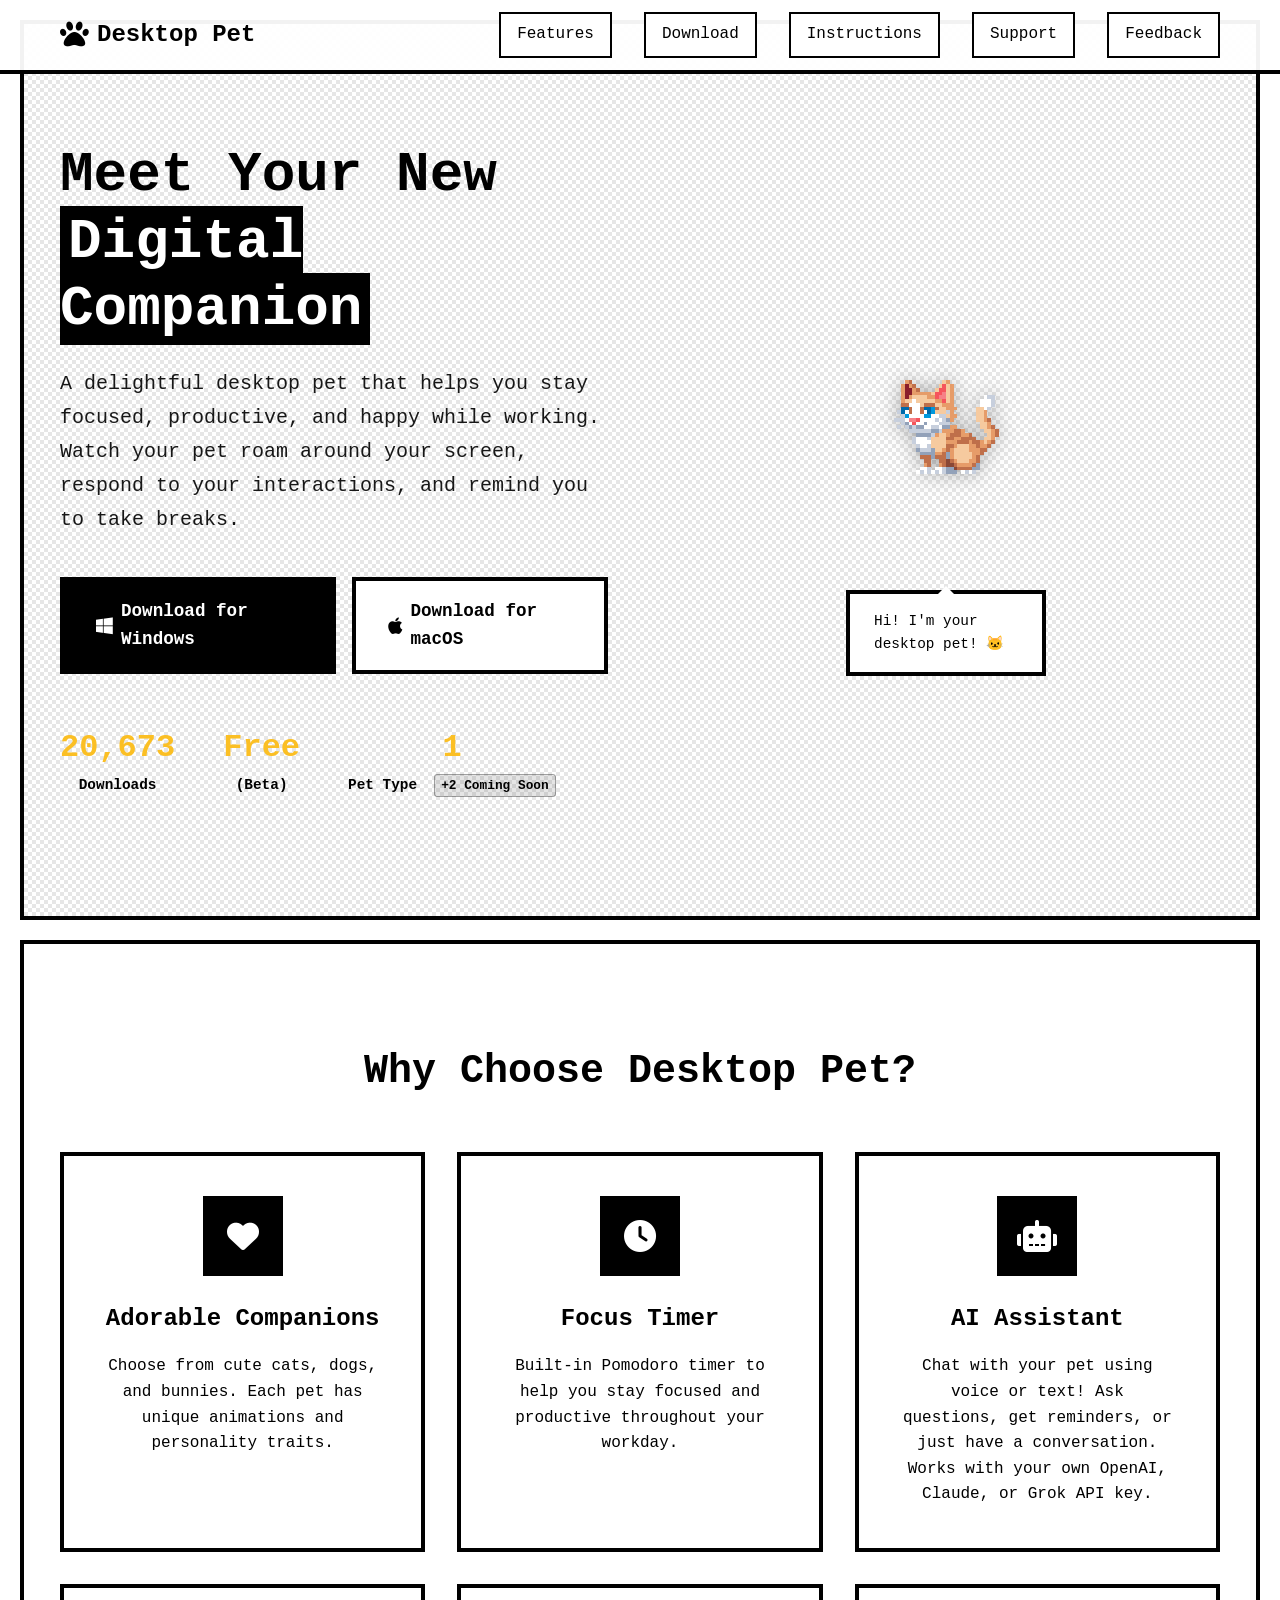
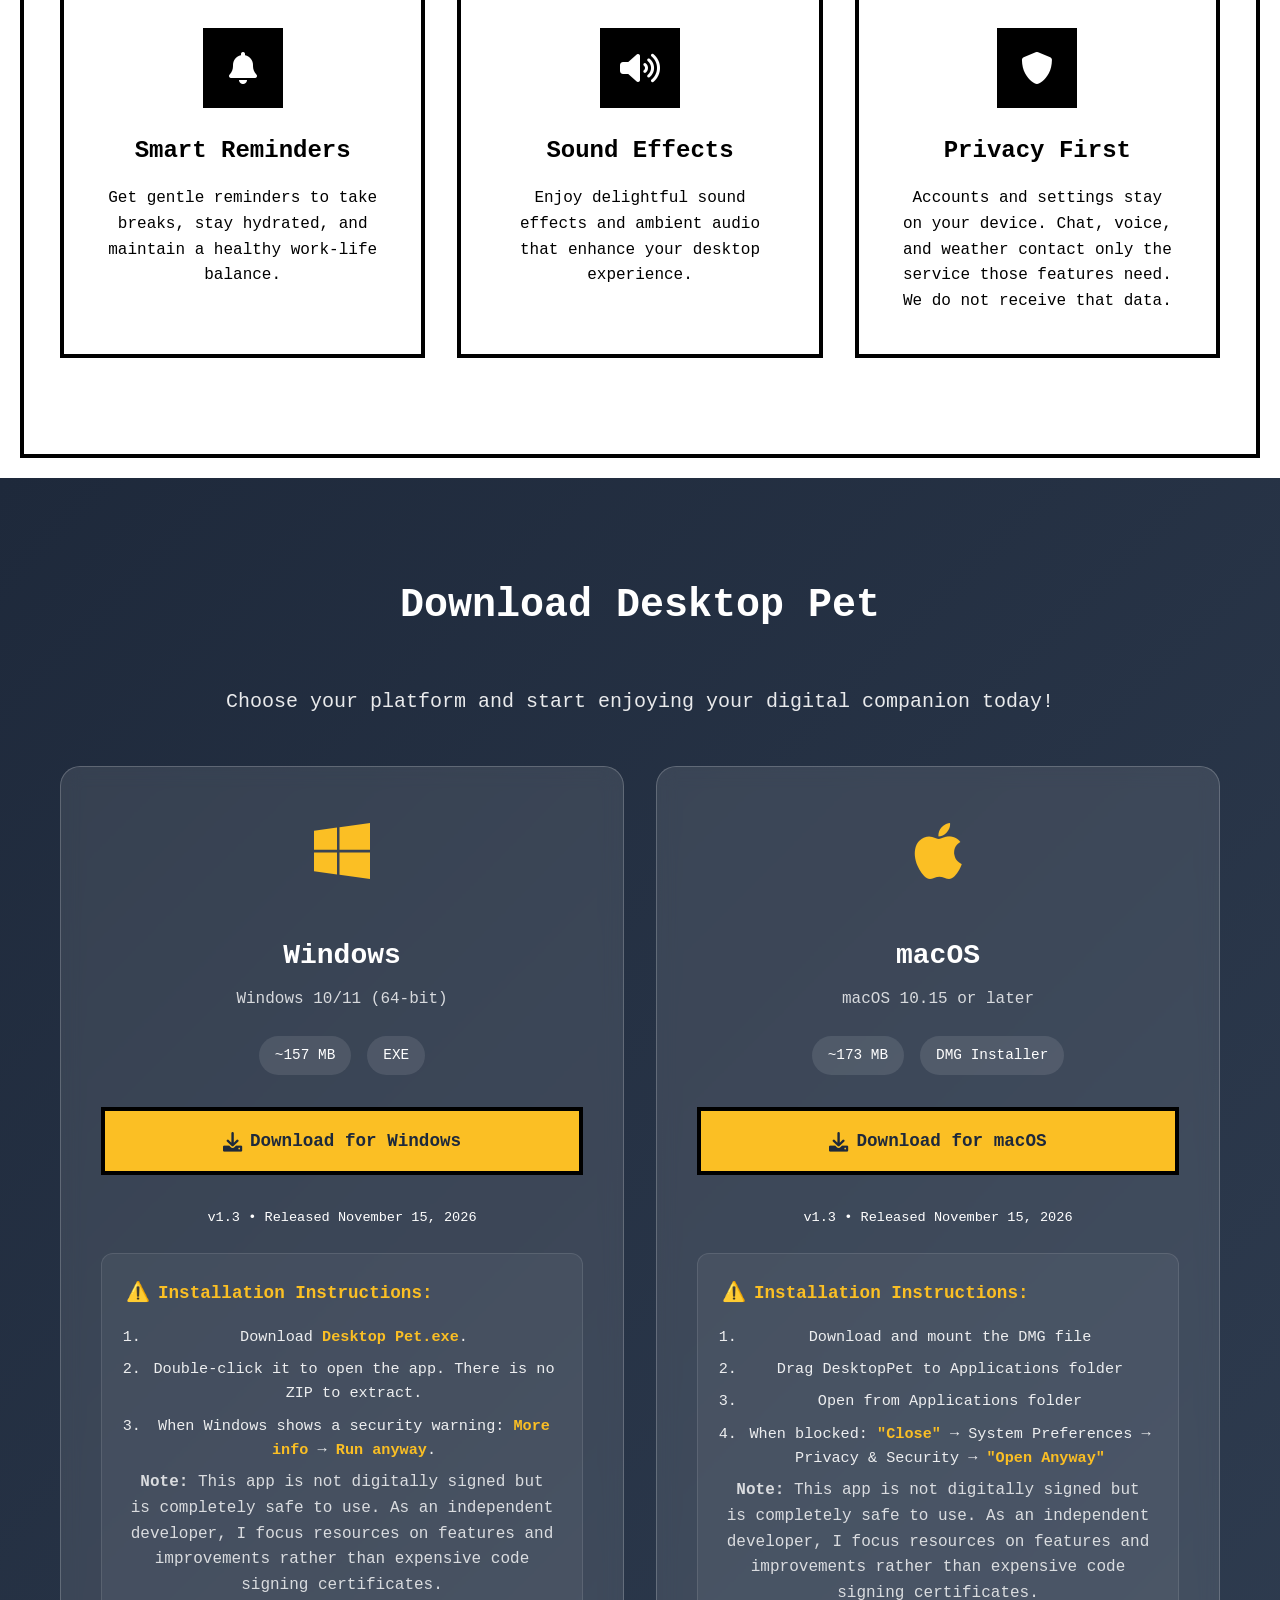
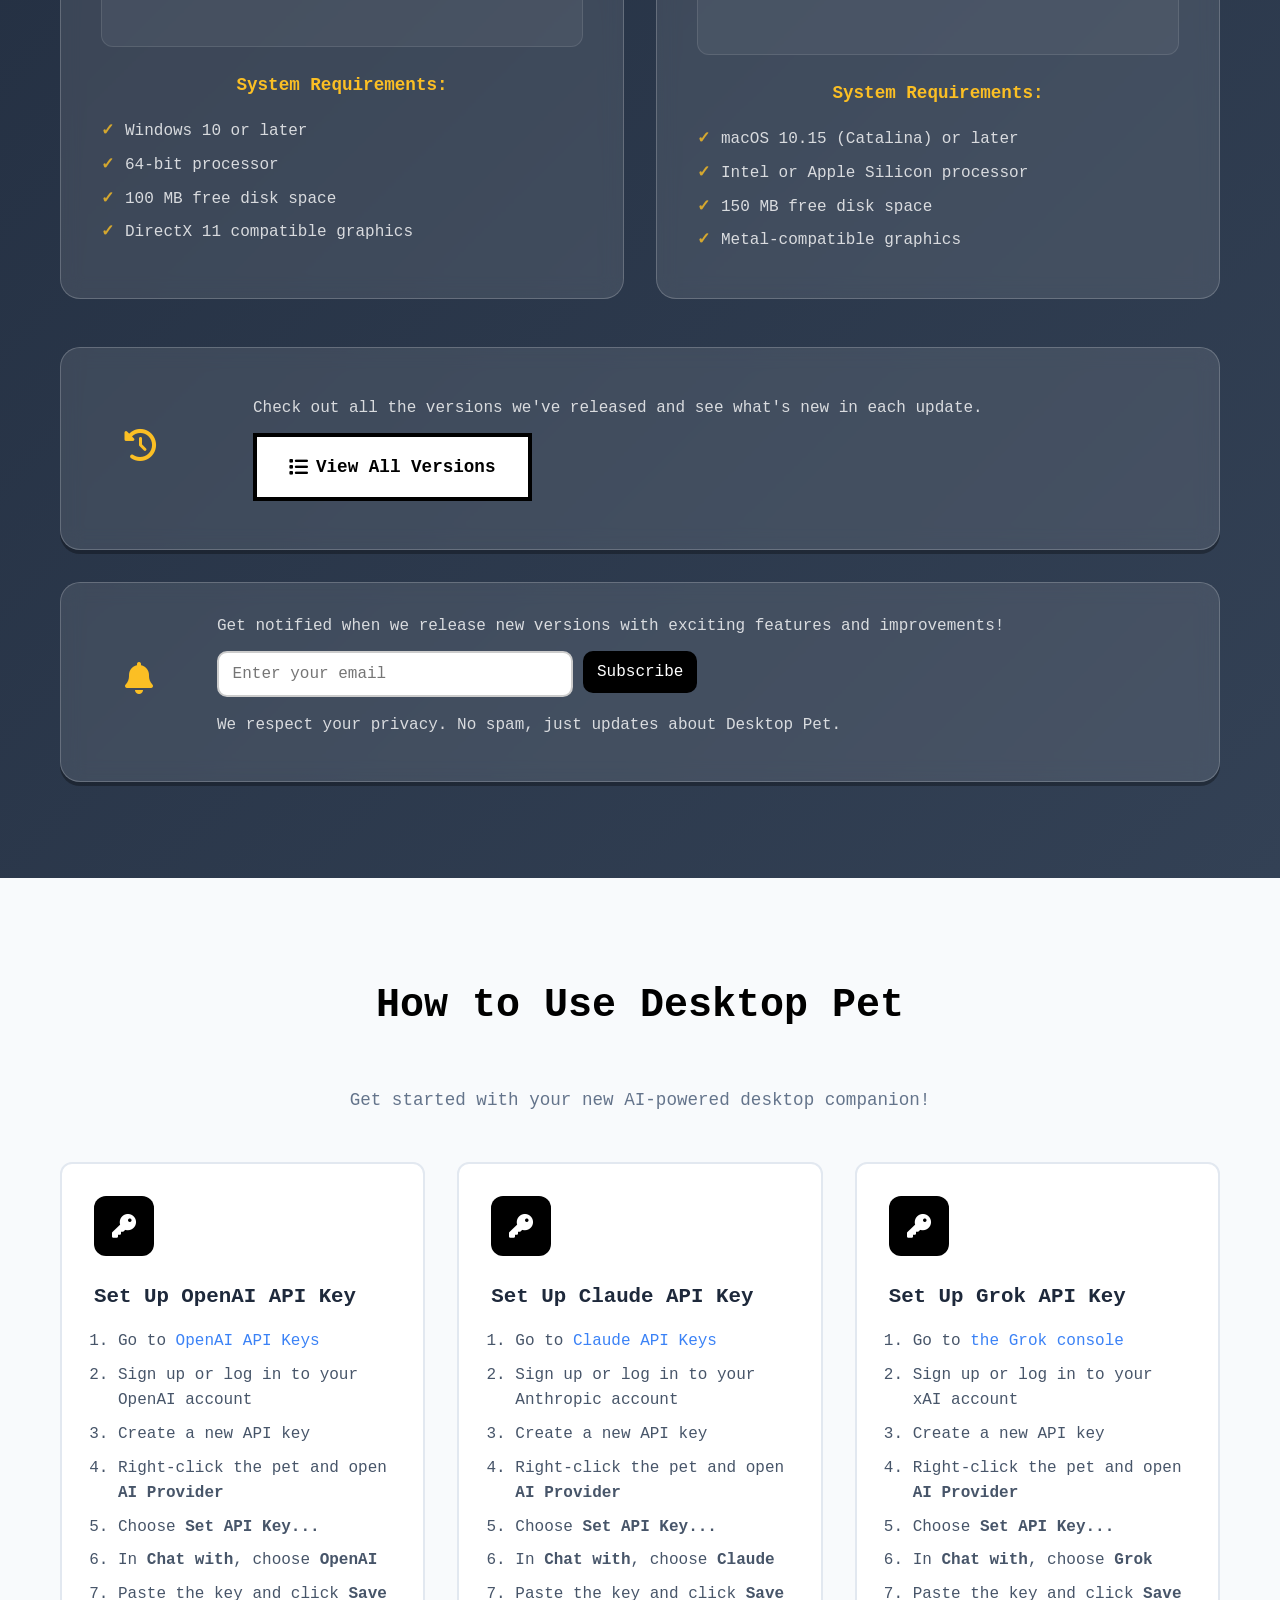
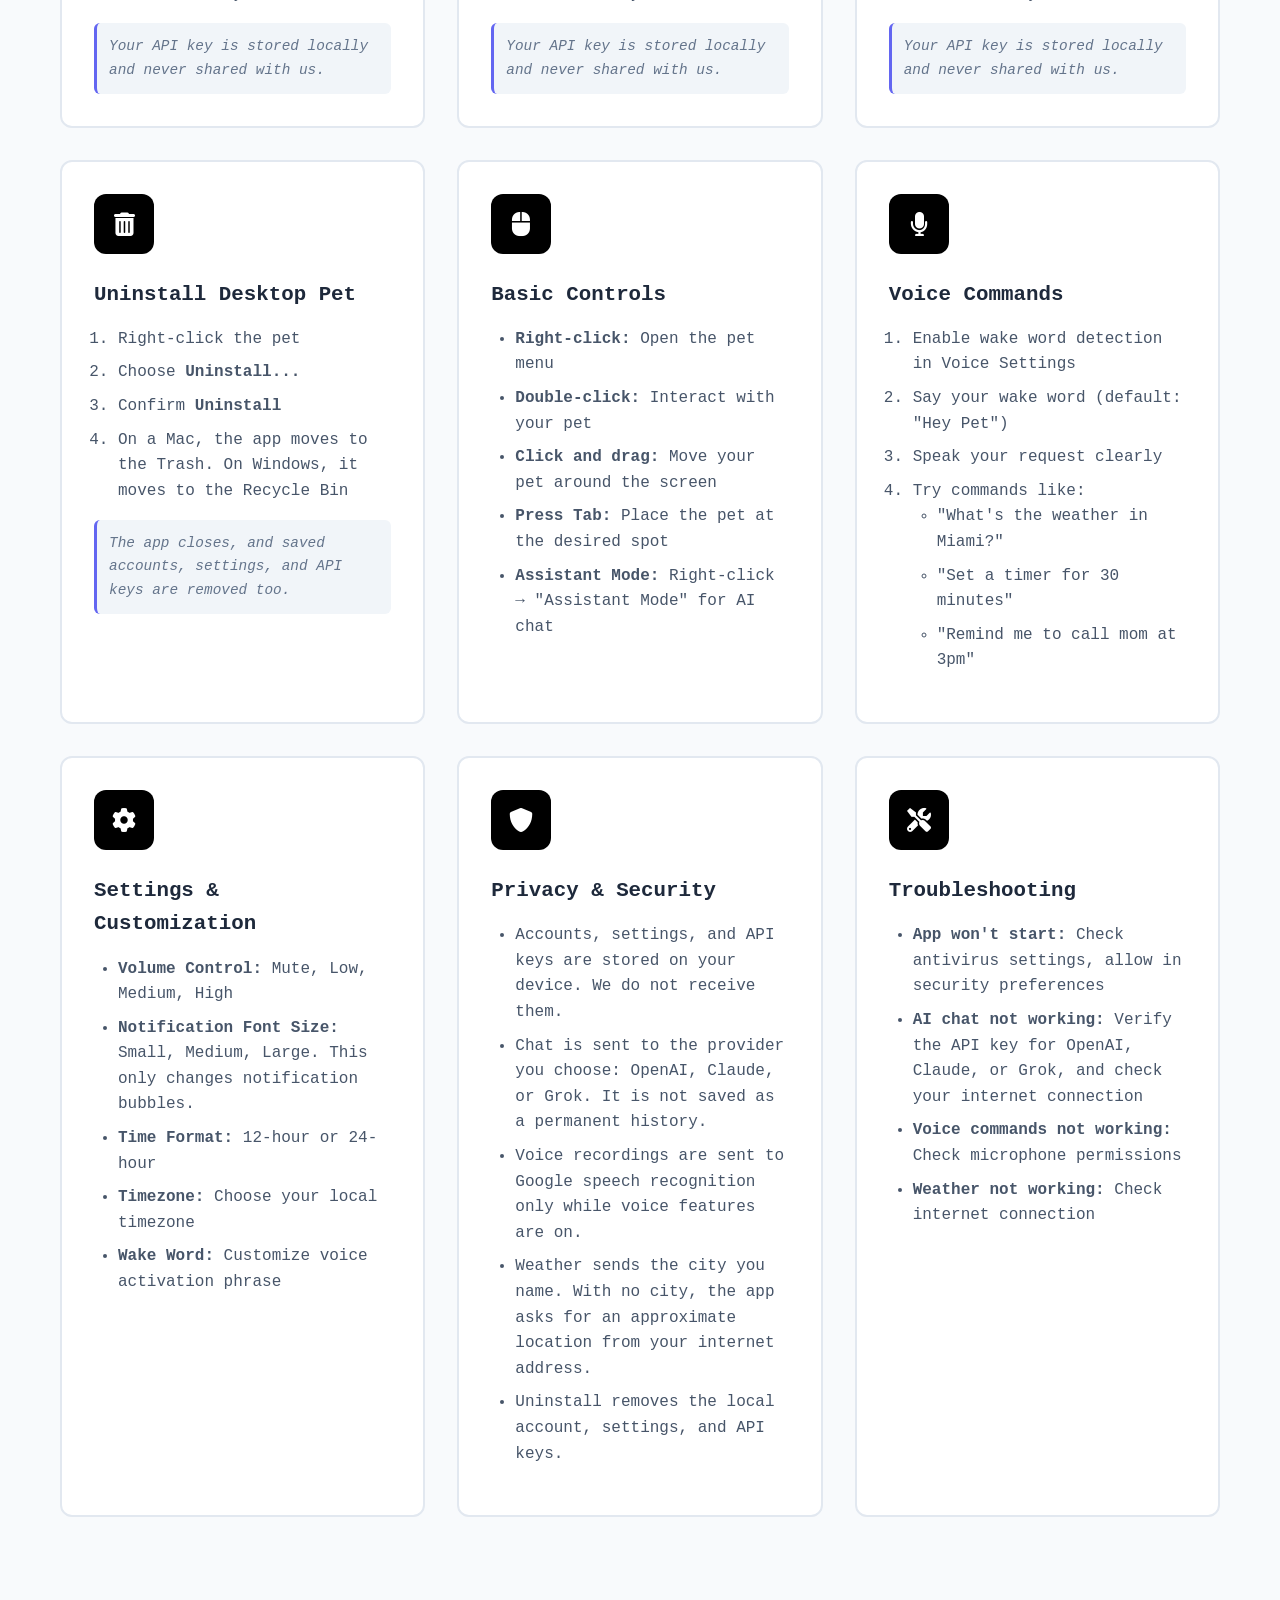
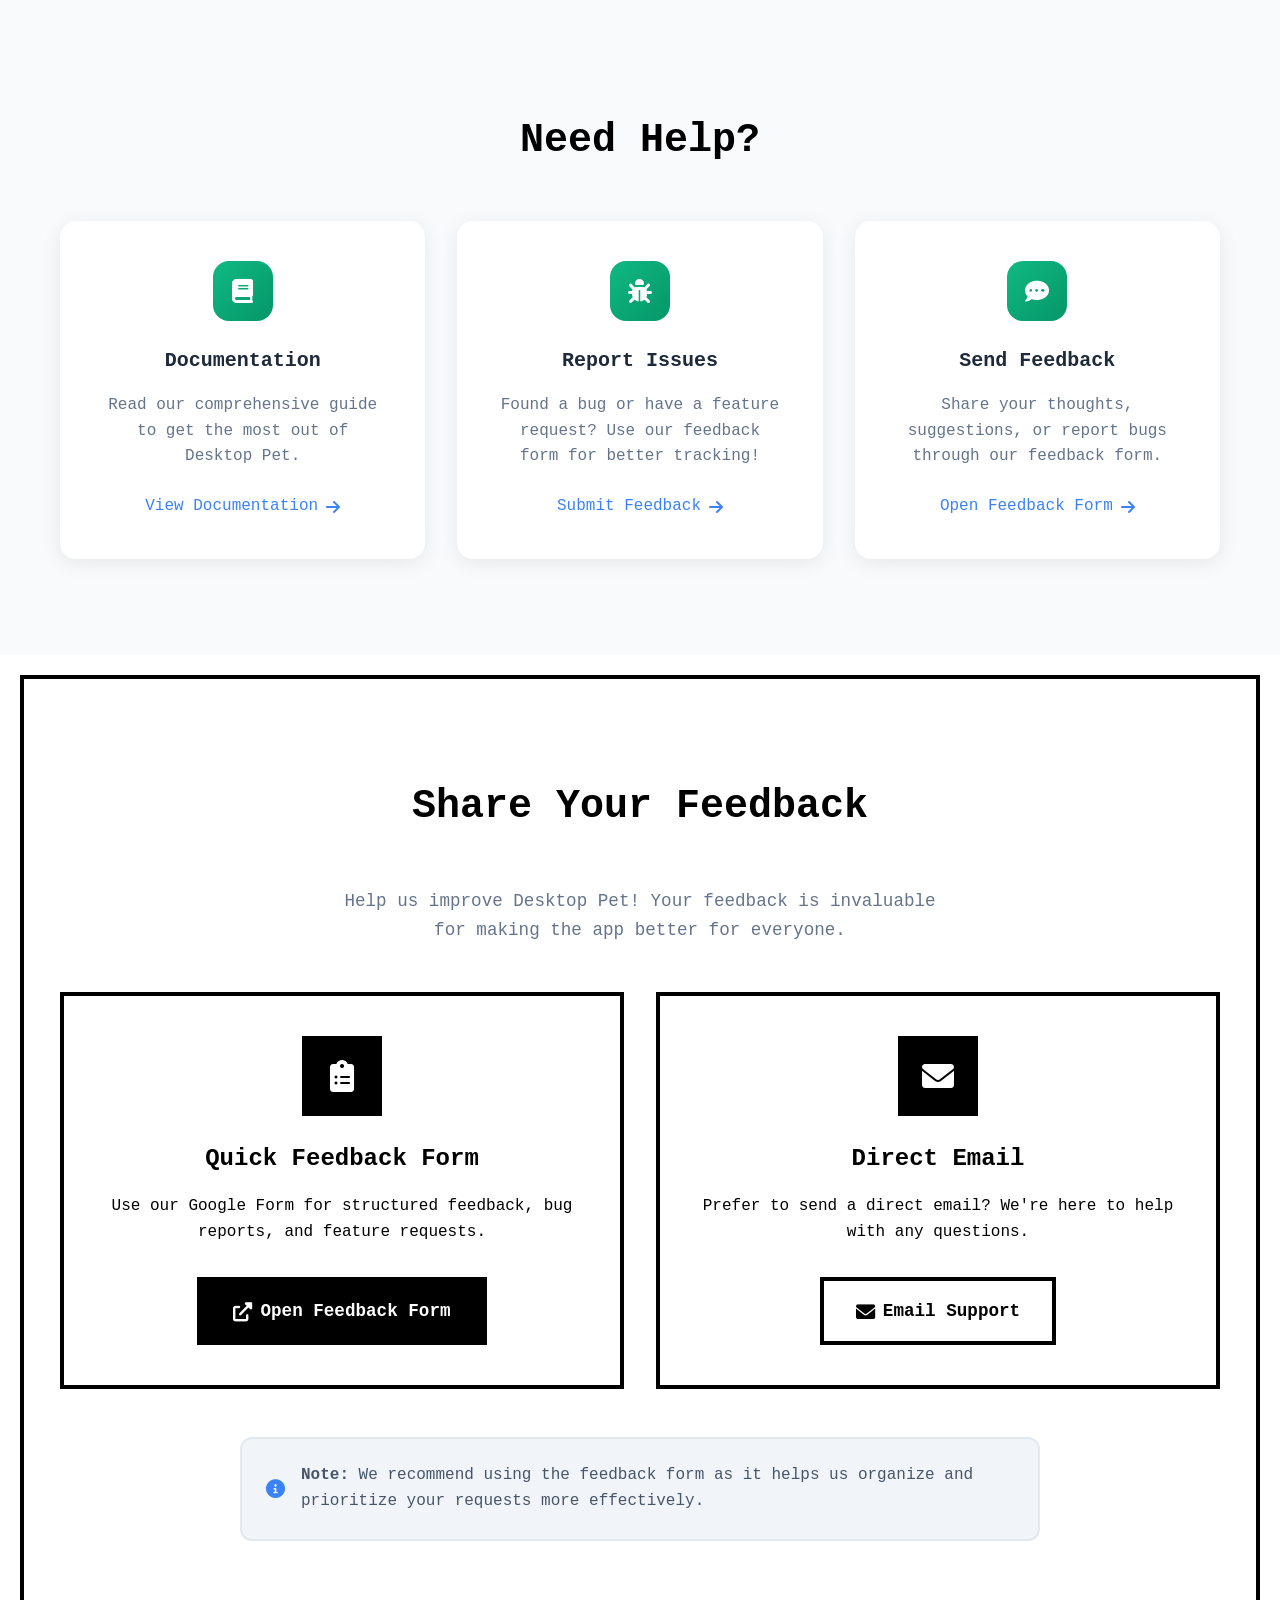
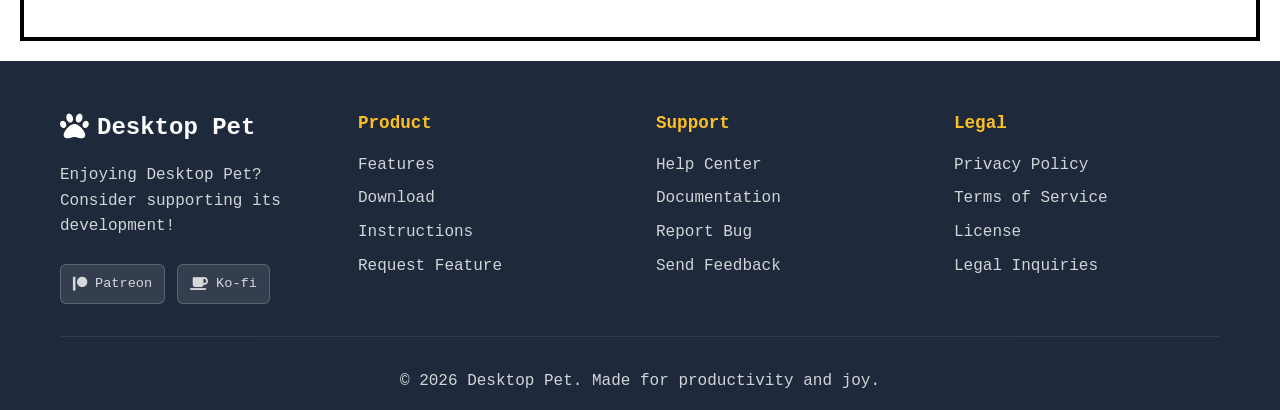
==== commit 79953913: "Describe what the app stores and what chat, voice, and weather send. The extract note on older Windo" ====
--- a/index.html
+++ b/index.html
@@ -191,7 +191,7 @@
                         <i class="fas fa-shield-alt"></i>
                     </div>
                     <h3>Privacy First</h3>
-                    <p>All data stays on your device. No internet required, no data collection, complete privacy.</p>
+                    <p>Accounts and settings stay on your device. Chat, voice, and weather contact only the service those features need. We do not receive that data.</p>
                 </div>
             </div>
         </div>
@@ -509,10 +509,11 @@
                     <h3>Privacy & Security</h3>
                     <div class="instruction-steps">
                         <ul>
-                            <li>We do NOT collect, store, or send any data to external servers</li>
-                            <li>All settings and preferences are stored locally</li>
-                            <li>Your conversations are not saved permanently</li>
-                            <li>No personal information is collected or tracked</li>
+                            <li>Accounts, settings, and API keys are stored on your device. We do not receive them.</li>
+                            <li>Chat is sent to the provider you choose: OpenAI, Claude, or Grok. It is not saved as a permanent history.</li>
+                            <li>Voice recordings are sent to Google speech recognition only while voice features are on.</li>
+                            <li>Weather sends the city you name. With no city, the app asks for an approximate location from your internet address.</li>
+                            <li>Uninstall removes the local account, settings, and API keys.</li>
                         </ul>
                     </div>
                 </div>
--- a/styles.css
+++ b/styles.css
@@ -1332,9 +1332,9 @@
     flex-wrap: wrap;
 }
 
-.windows-extract-note {
+.version-downloads .windows-extract-note {
     margin: 1rem 0 0;
-    color: #334155;
+    color: #1e293b;
     font-size: 0.95rem;
     line-height: 1.5;
 }
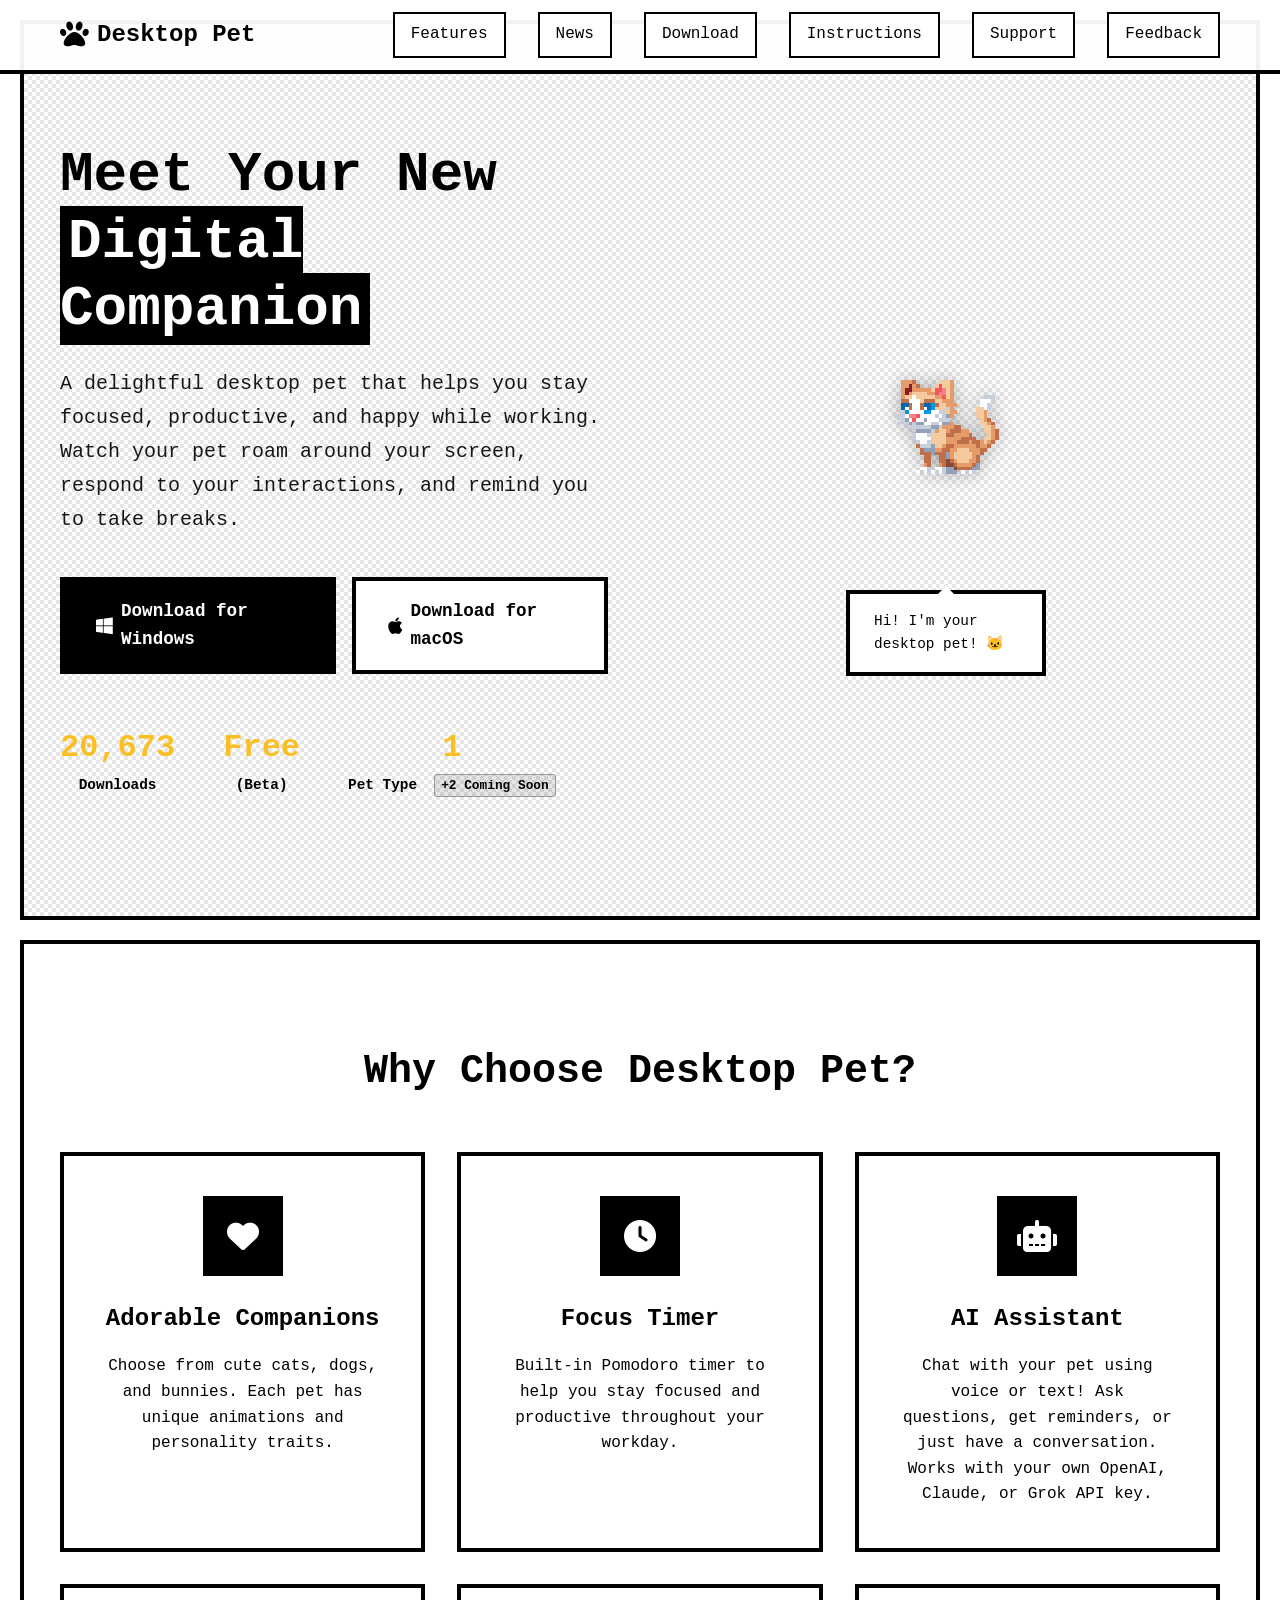
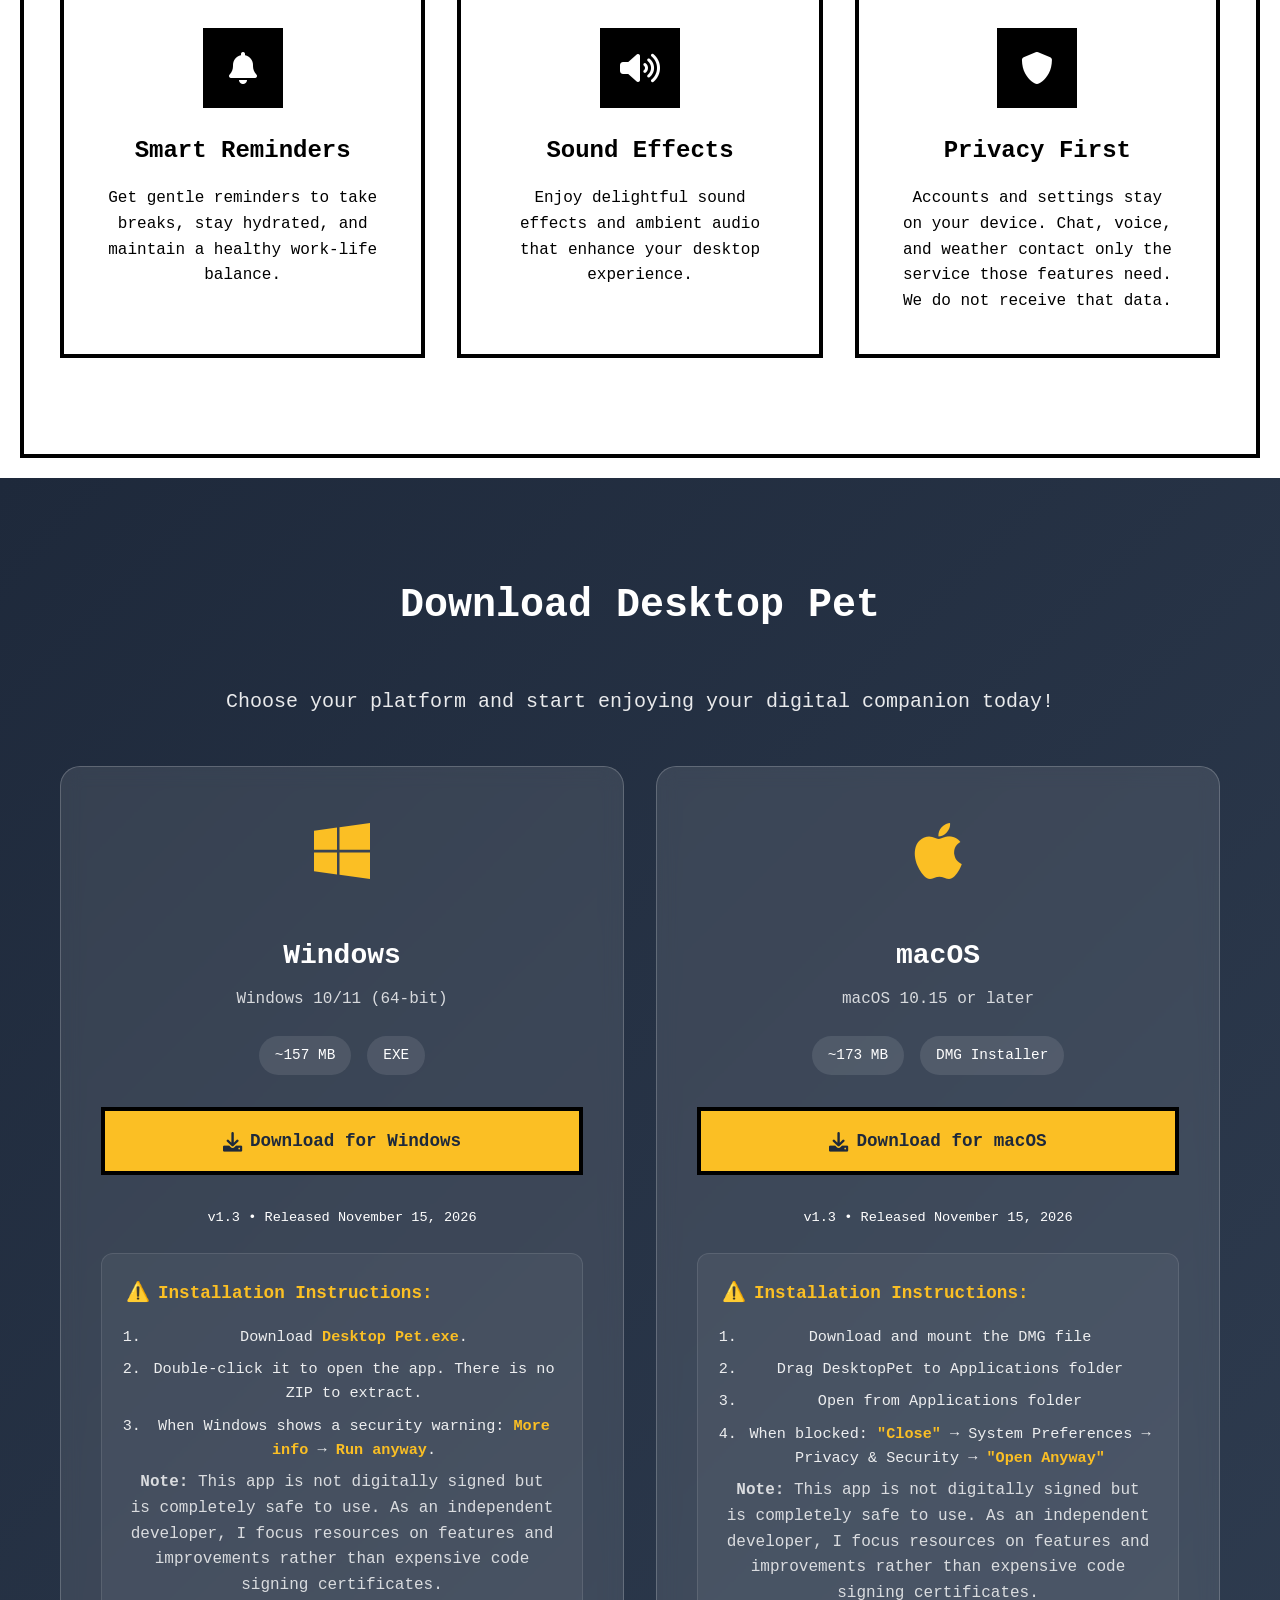
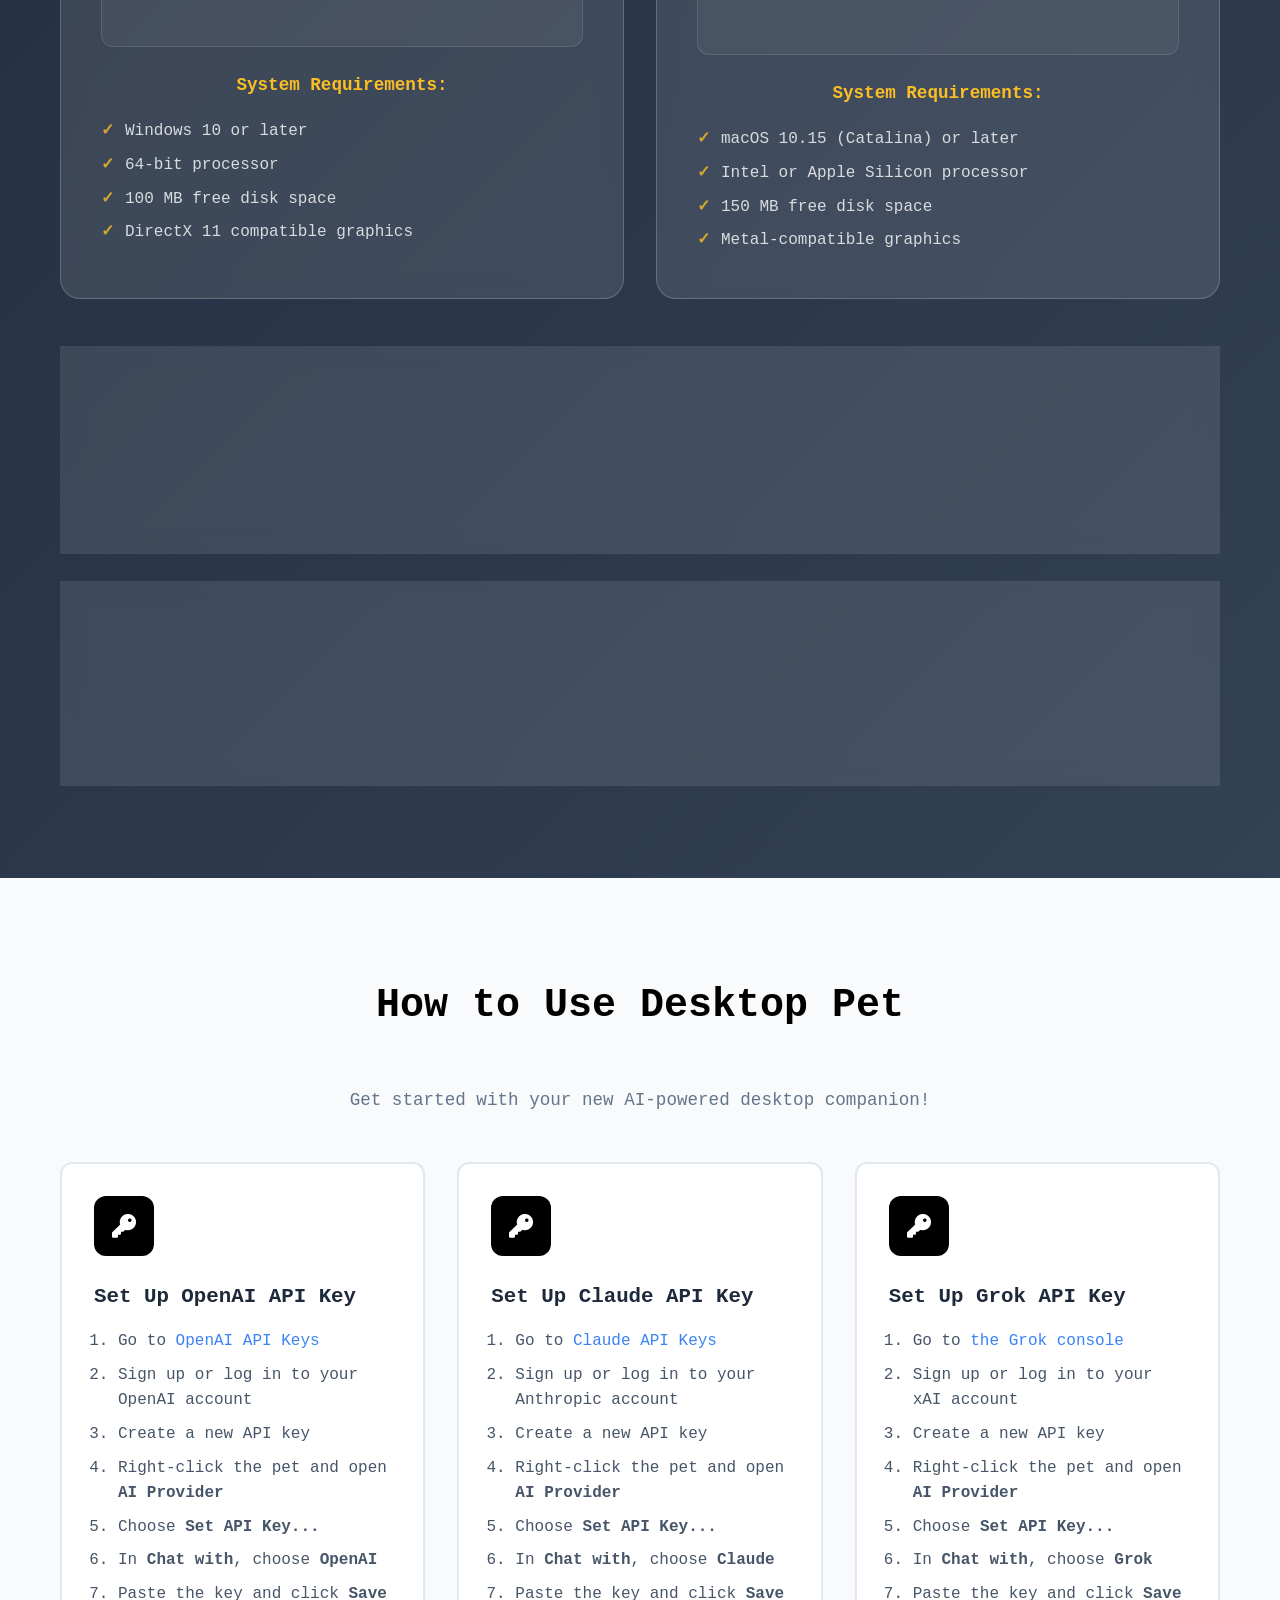
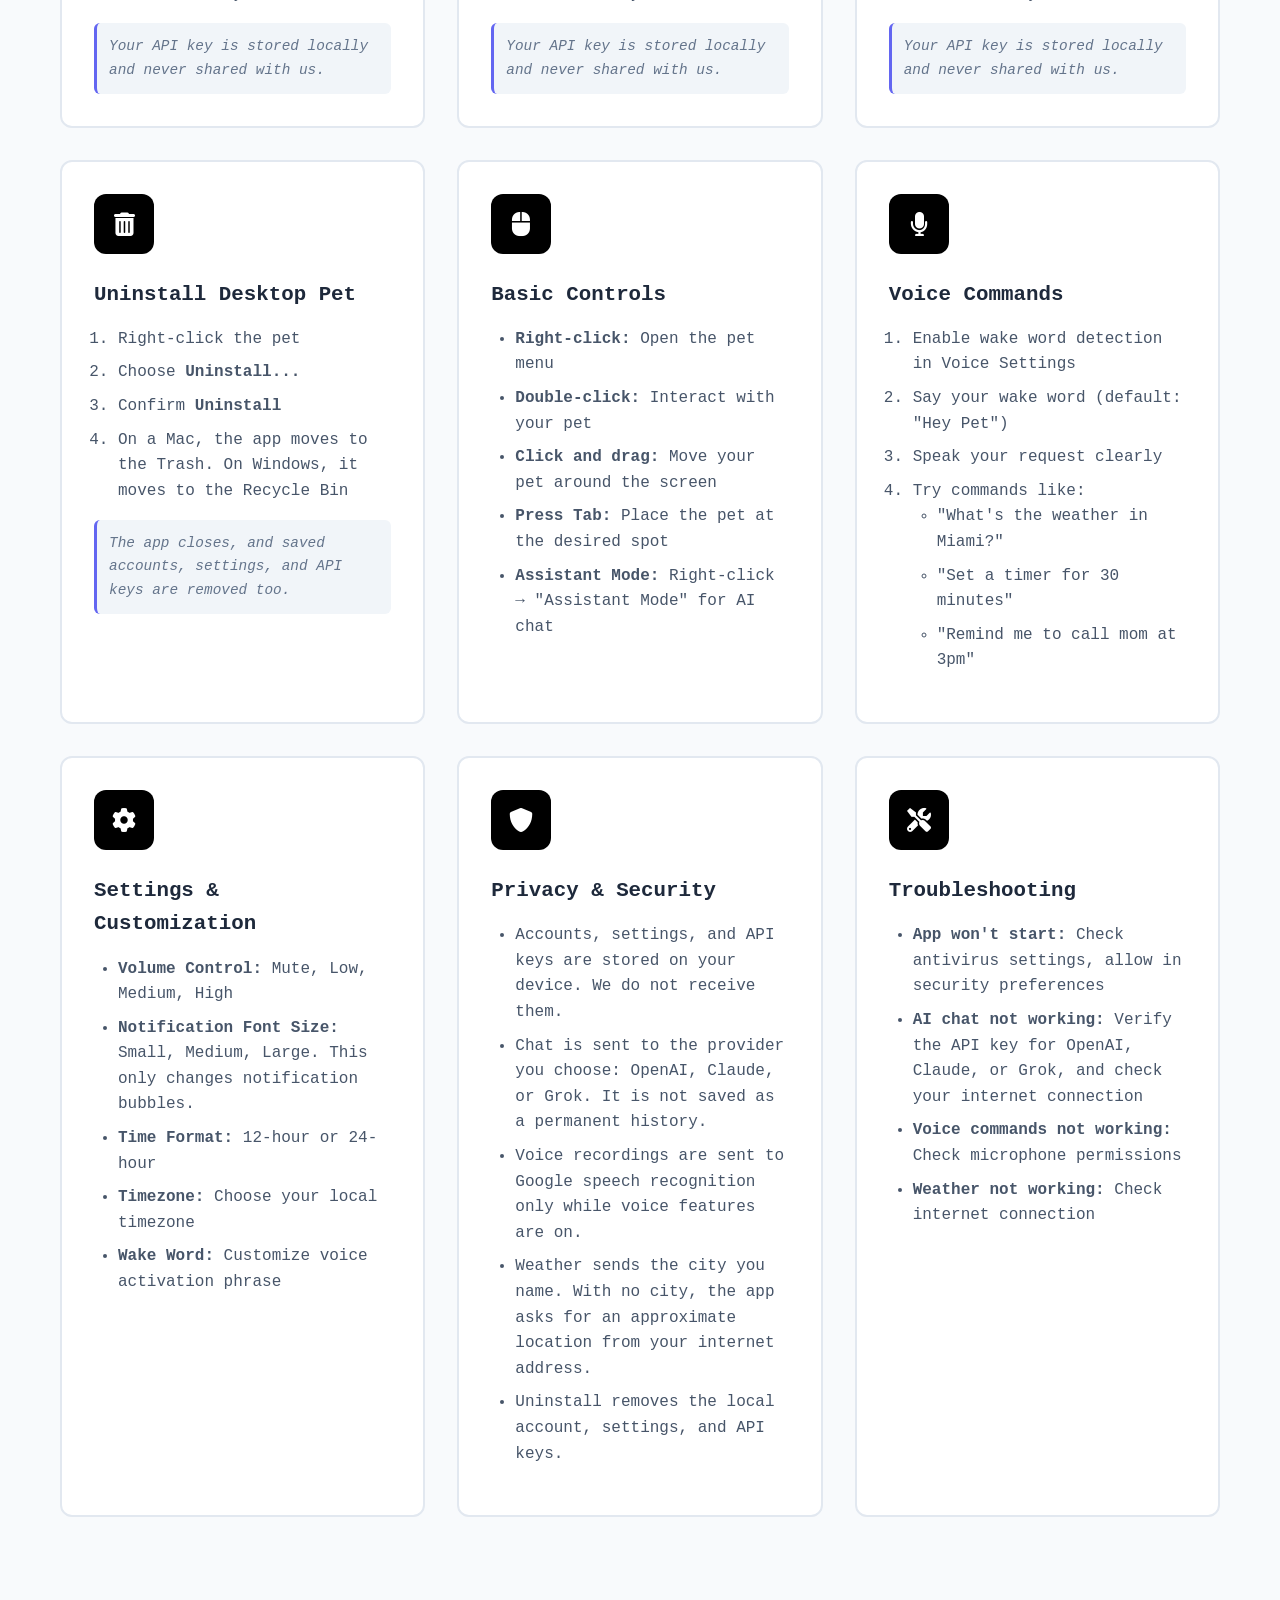
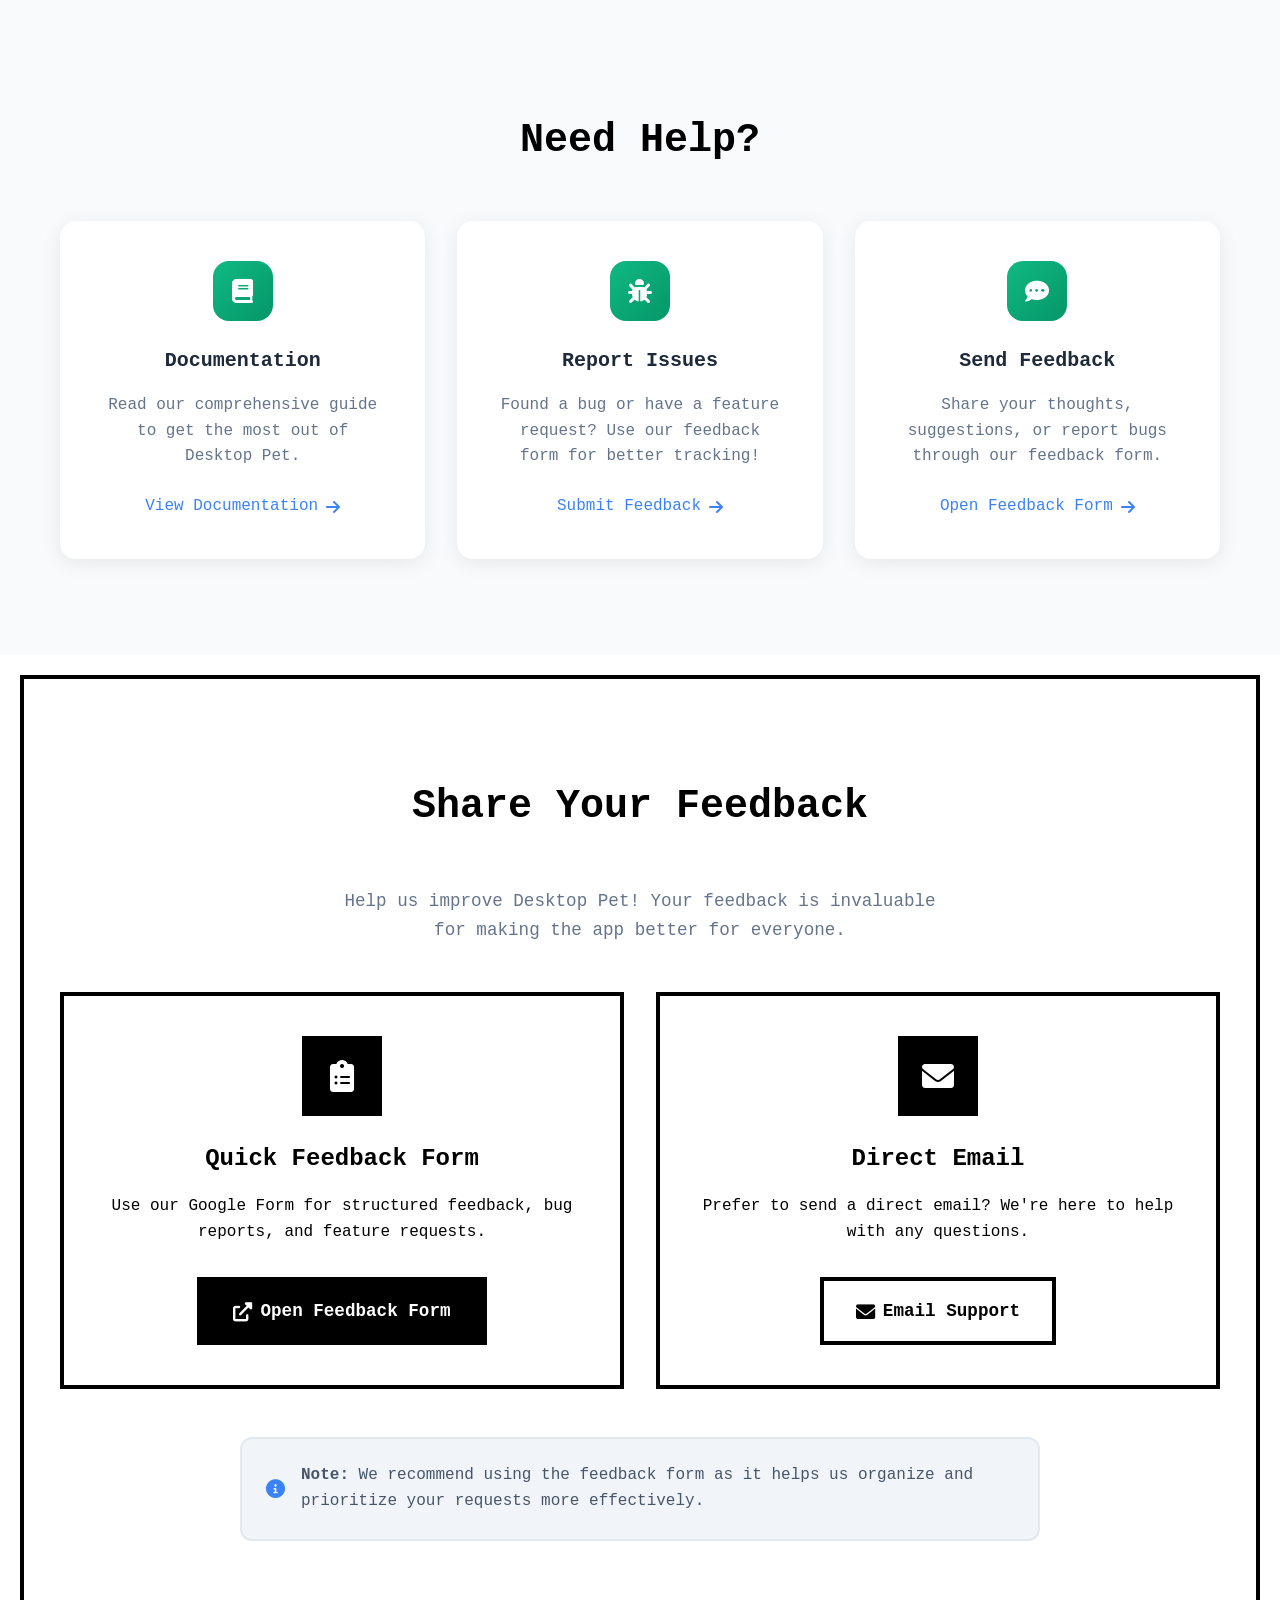
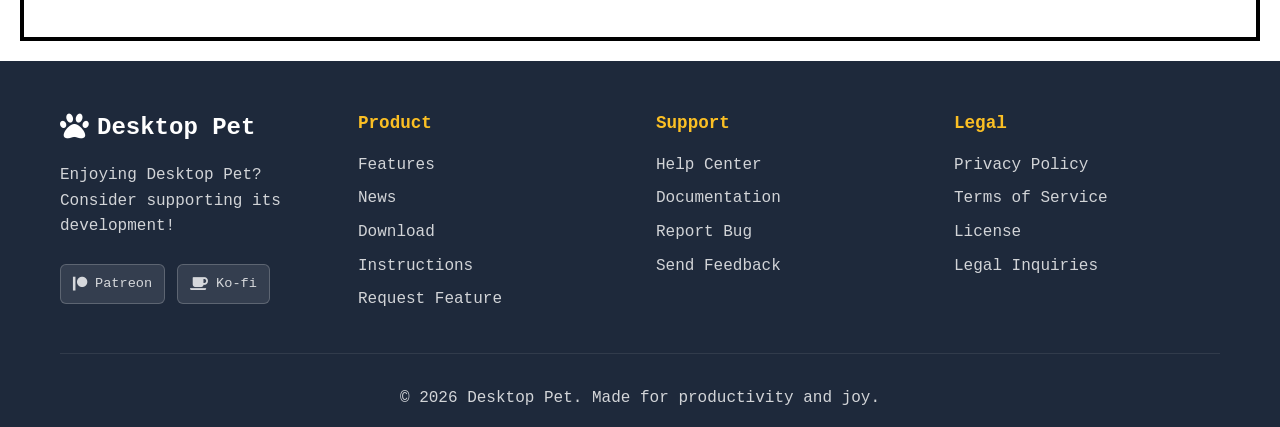
==== commit f1a413e8: "Add a news page that shows release notes stored in Cloudflare." ====
--- a/index.html
+++ b/index.html
@@ -84,6 +84,7 @@
             </div>
             <div class="nav-menu">
                 <a href="#features" class="nav-link">Features</a>
+                <a href="news.html" class="nav-link">News</a>
                 <a href="#download" class="nav-link">Download</a>
                 <a href="#instructions" class="nav-link">Instructions</a>
                 <a href="#support" class="nav-link">Support</a>
@@ -634,6 +635,7 @@
                     <h4>Product</h4>
                     <ul>
                         <li><a href="#features">Features</a></li>
+                        <li><a href="news.html">News</a></li>
                         <li><a href="#download">Download</a></li>
                         <li><a href="#instructions">Instructions</a></li>
                         <li><a href="https://docs.google.com/forms/d/e/1FAIpQLSf2PR9yN-ETCj7rlxYmj4YIKMzT3AwbSIagq6MIA33tsbxzRg/viewform?usp=dialog" target="_blank">Request Feature</a></li>
@@ -664,6 +666,6 @@
         </div>
     </footer>
 
-    <script src="script.js?v=5"></script>
+    <script src="script.js?v=7"></script>
 </body>
 </html>
--- a/styles.css
+++ b/styles.css
@@ -301,6 +301,102 @@
     50% { transform: translateY(-20px); }
 }
 
+/* News page */
+.news-page {
+    padding: 6rem 0 4rem;
+    background: #fff;
+    border: 4px solid #000;
+    margin: 90px 20px 20px;
+}
+
+.news-intro {
+    text-align: center;
+    max-width: 640px;
+    margin: -1.5rem auto 2.5rem;
+}
+
+.announcement-status {
+    text-align: center;
+    margin-bottom: 1.5rem;
+}
+
+.announcement-list {
+    display: grid;
+    gap: 2rem;
+    max-width: 820px;
+    margin: 0 auto;
+}
+
+.announcement-card {
+    border: 4px solid #000;
+    padding: 2.5rem;
+    background: #fff;
+}
+
+.announcement-date {
+    display: inline-block;
+    margin-bottom: 1rem;
+    padding: 0.25rem 0.6rem;
+    border: 3px solid #000;
+    background: #fbbf24;
+    font-family: 'Courier New', monospace;
+    font-size: 0.85rem;
+    font-weight: 700;
+}
+
+.announcement-card h3 {
+    font-family: 'Courier New', monospace;
+    font-size: 1.75rem;
+    margin-bottom: 1.25rem;
+}
+
+.announcement-card h4 {
+    font-family: 'Courier New', monospace;
+    font-size: 1.2rem;
+    margin: 1.75rem 0 0.75rem;
+}
+
+.announcement-card p {
+    margin-bottom: 1rem;
+    line-height: 1.7;
+}
+
+.announcement-points {
+    list-style: disc;
+    margin: 0.5rem 0 1rem 1.25rem;
+    padding-left: 1rem;
+}
+
+.announcement-points li {
+    margin-bottom: 0.85rem;
+    line-height: 1.7;
+}
+
+.announcement-points strong {
+    font-family: 'Courier New', monospace;
+}
+
+.announcement-points strong::after {
+    content: " ";
+}
+
+.announcement-points li p {
+    display: inline;
+    margin: 0;
+}
+
+.announcement-points li .announcement-note {
+    display: block;
+    margin-top: 0.35rem;
+}
+
+.announcement-actions {
+    display: flex;
+    flex-wrap: wrap;
+    gap: 1rem;
+    margin-top: 1.5rem;
+}
+
 /* Features Section */
 .features {
     padding: 6rem 0;
@@ -1162,7 +1258,7 @@
 }
 
 
-.version-content p,
+.download-extras .version-content p,
 .newsletter-content p {
     color: rgba(255, 255, 255, 0.8);
     margin-bottom: 0.8rem;
@@ -1334,7 +1430,7 @@
 
 .version-downloads .windows-extract-note {
     margin: 1rem 0 0;
-    color: #1e293b;
+    color: #1e293b !important;
     font-size: 0.95rem;
     line-height: 1.5;
 }
@@ -1468,6 +1564,24 @@
     .features-grid {
         grid-template-columns: 1fr;
     }
+
+    .news-page {
+        margin-top: 90px;
+        padding: 4rem 0 2rem;
+    }
+
+    .announcement-card {
+        padding: 1.5rem;
+    }
+
+    .announcement-actions {
+        flex-direction: column;
+    }
+
+    .announcement-actions .btn {
+        width: 100%;
+        max-width: none;
+    }
     
     .download-cards {
         grid-template-columns: 1fr;
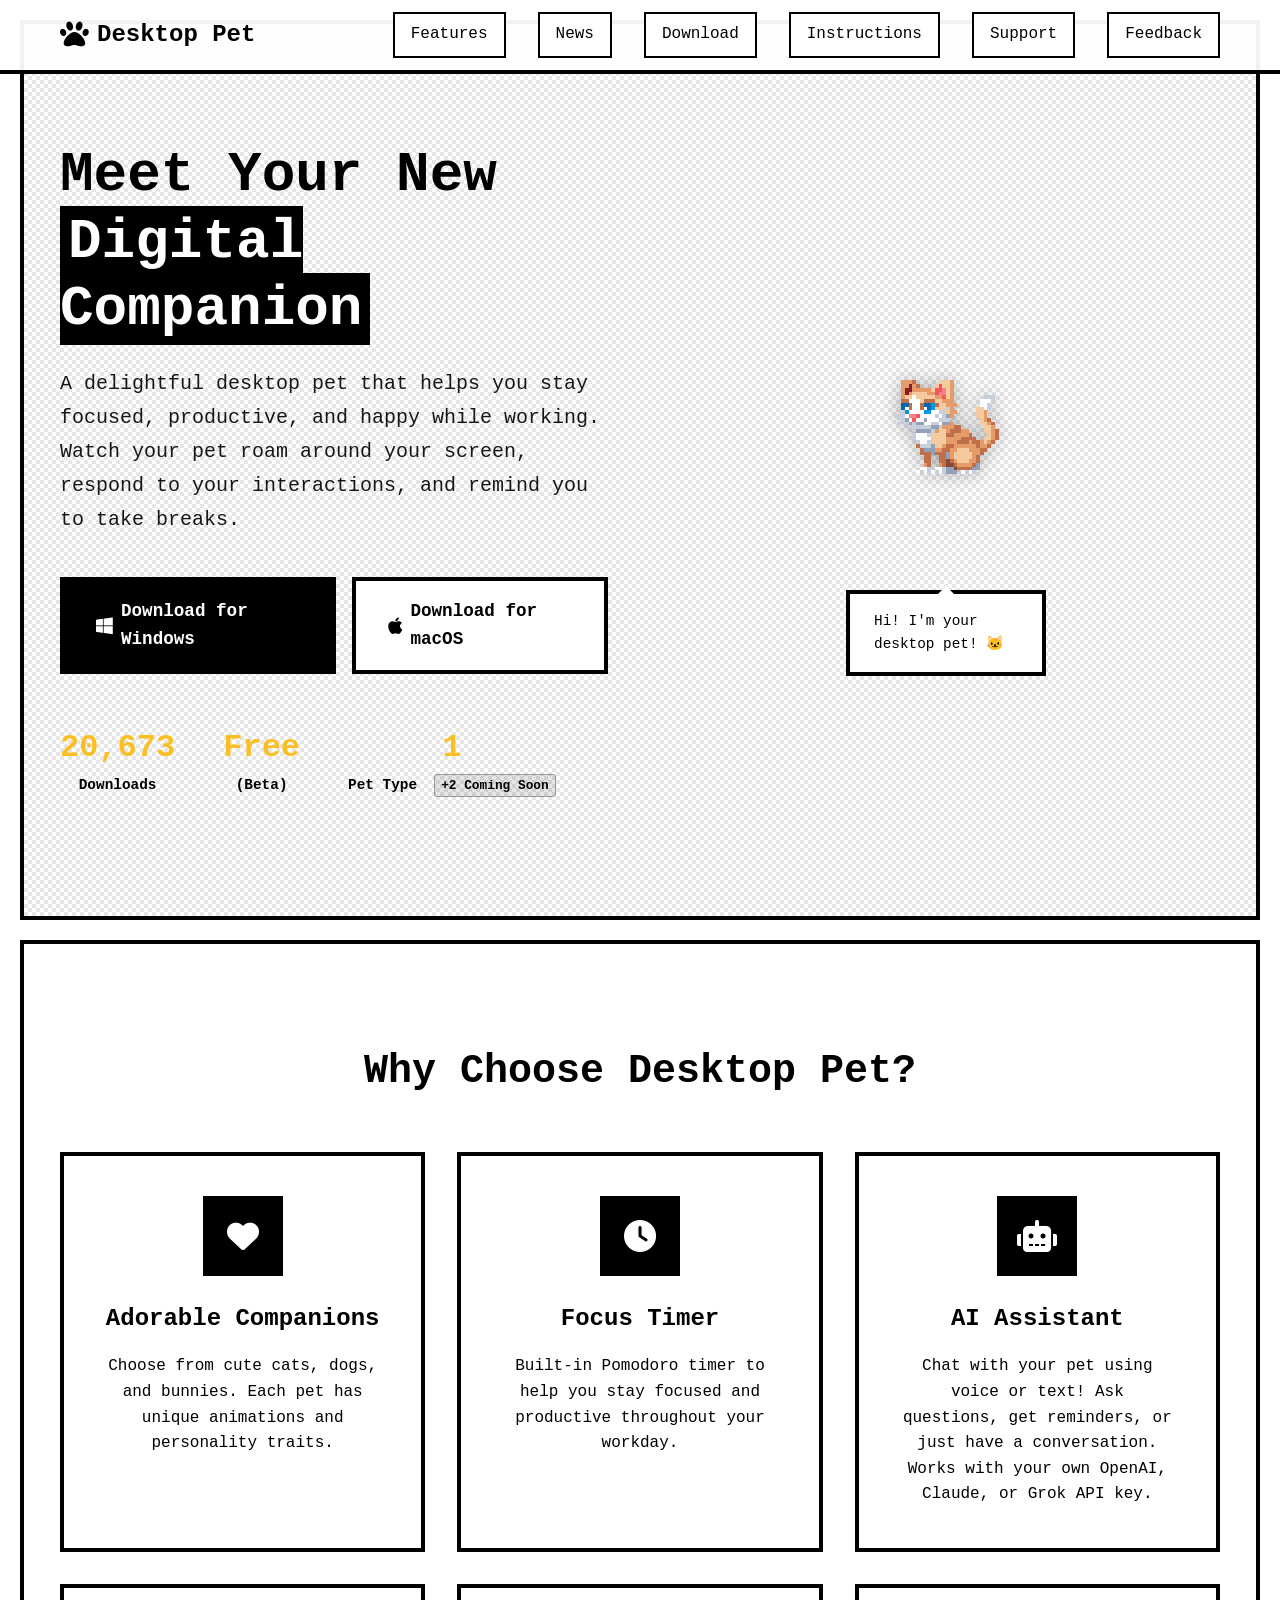
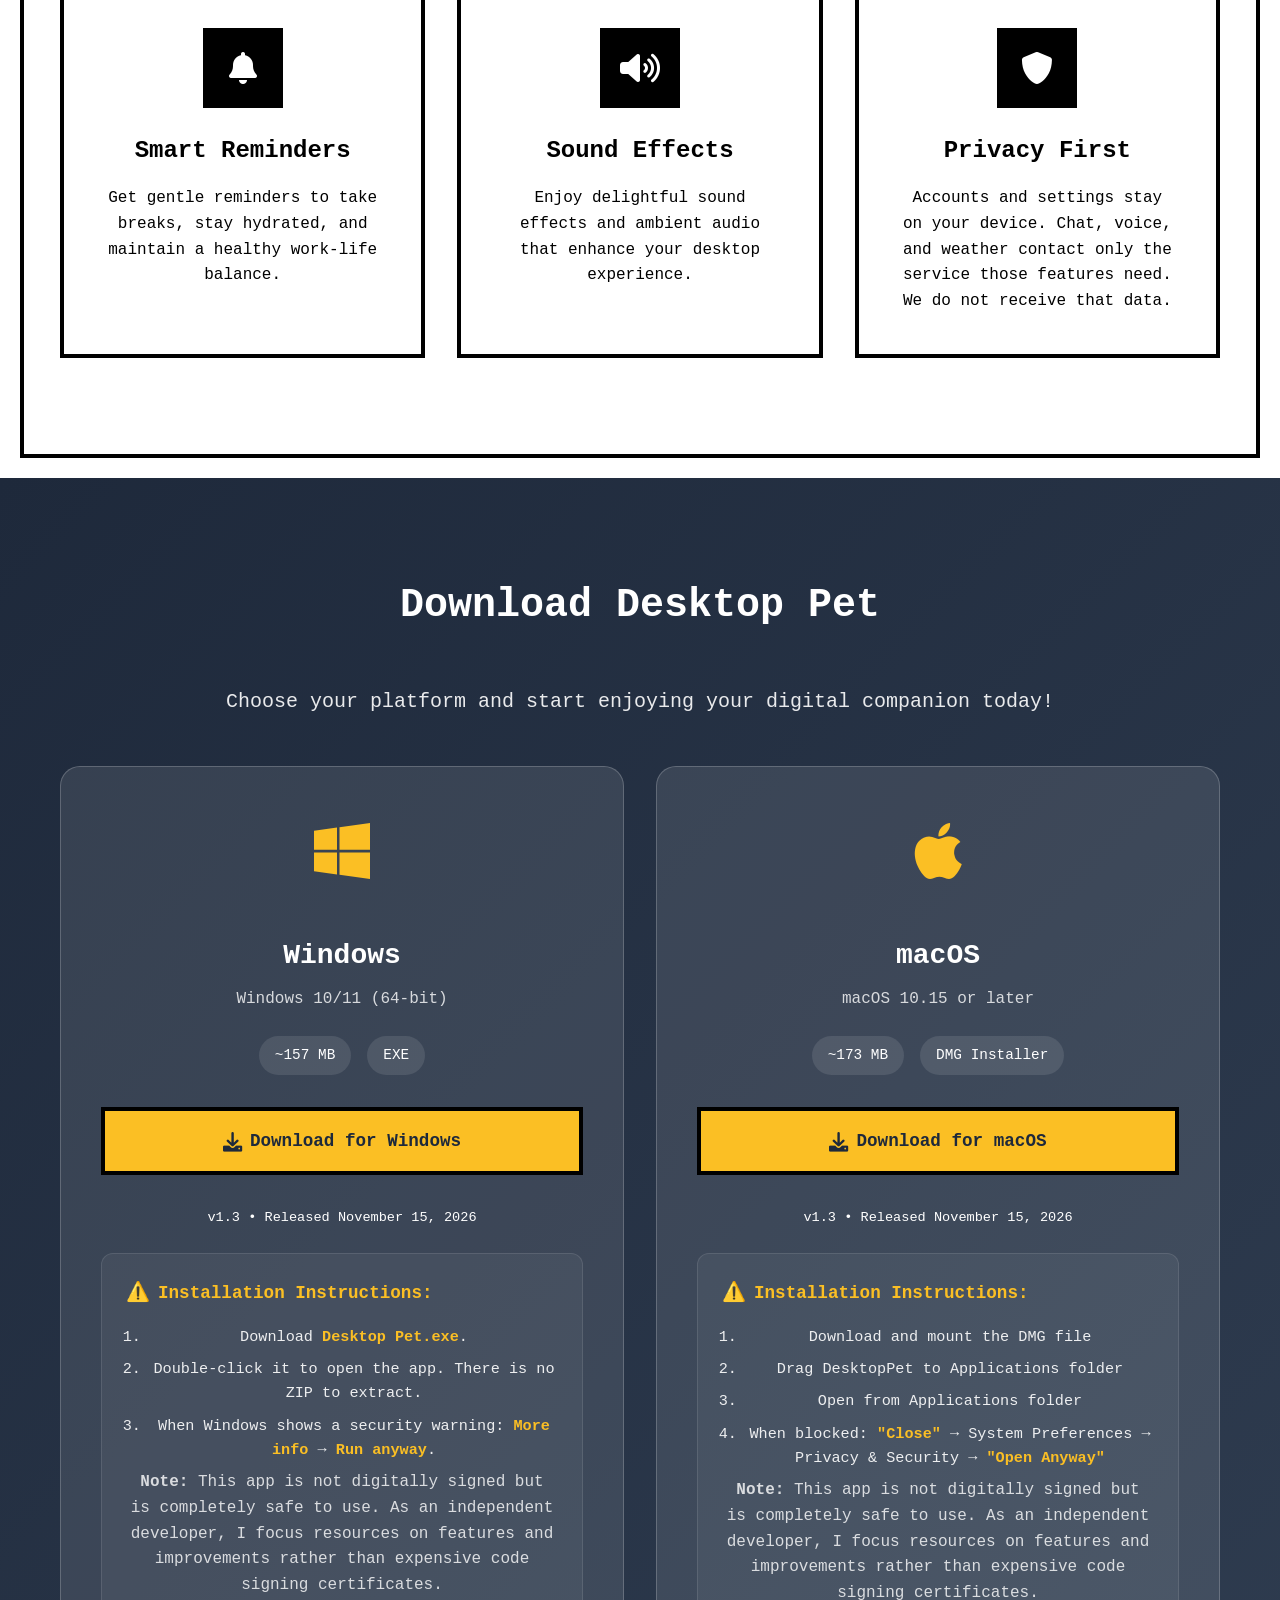
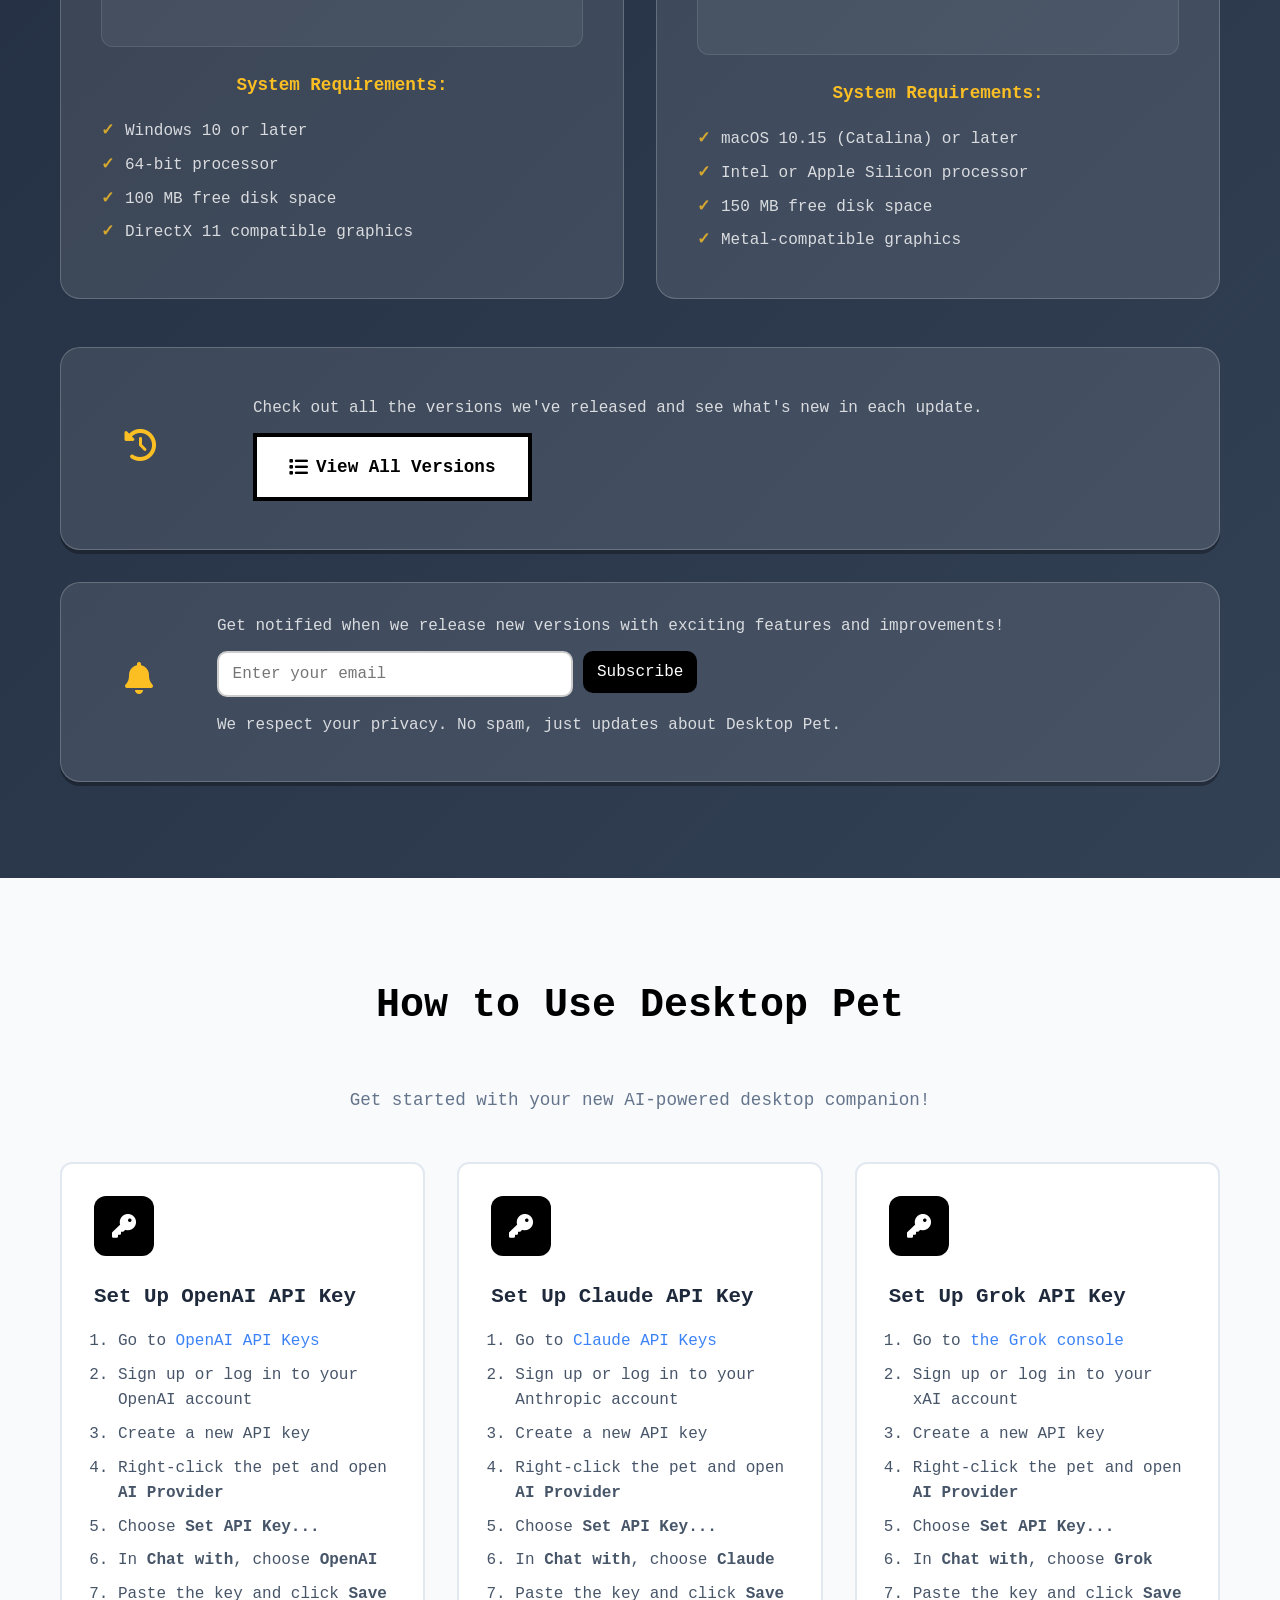
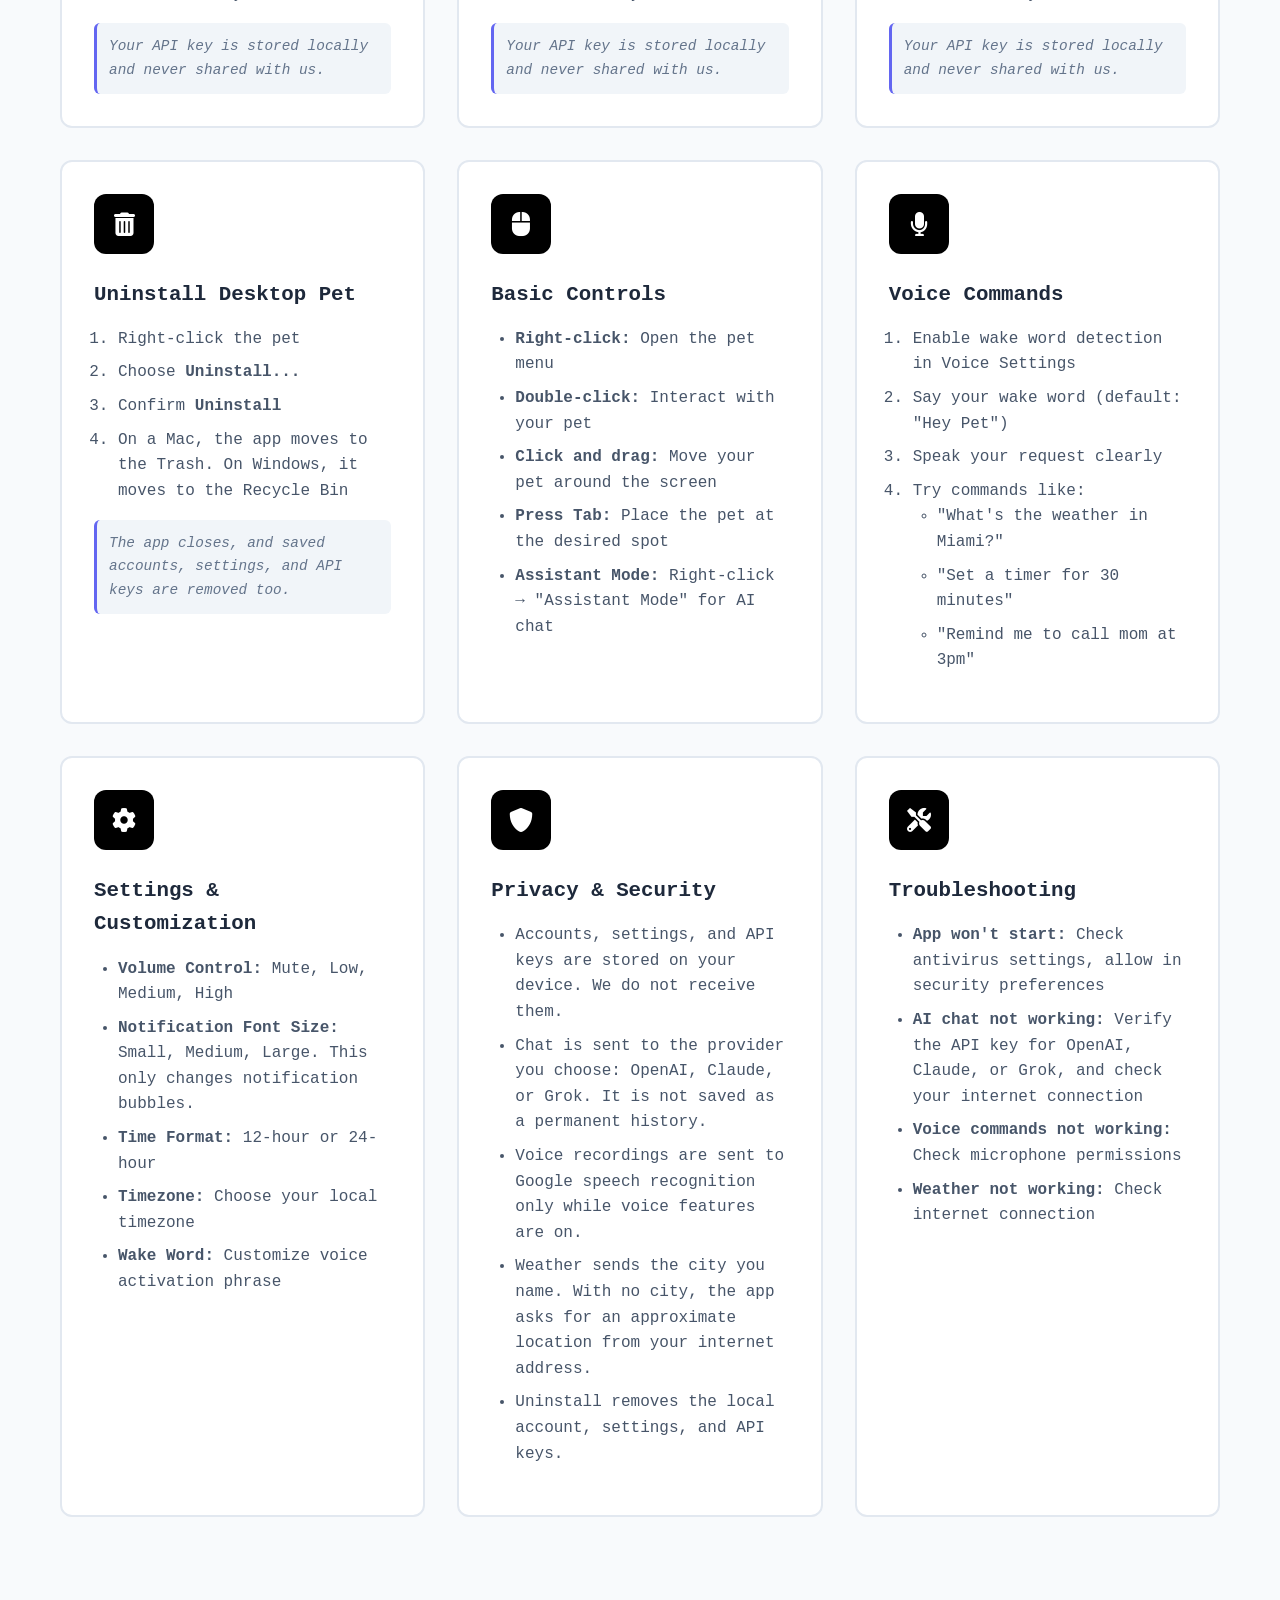
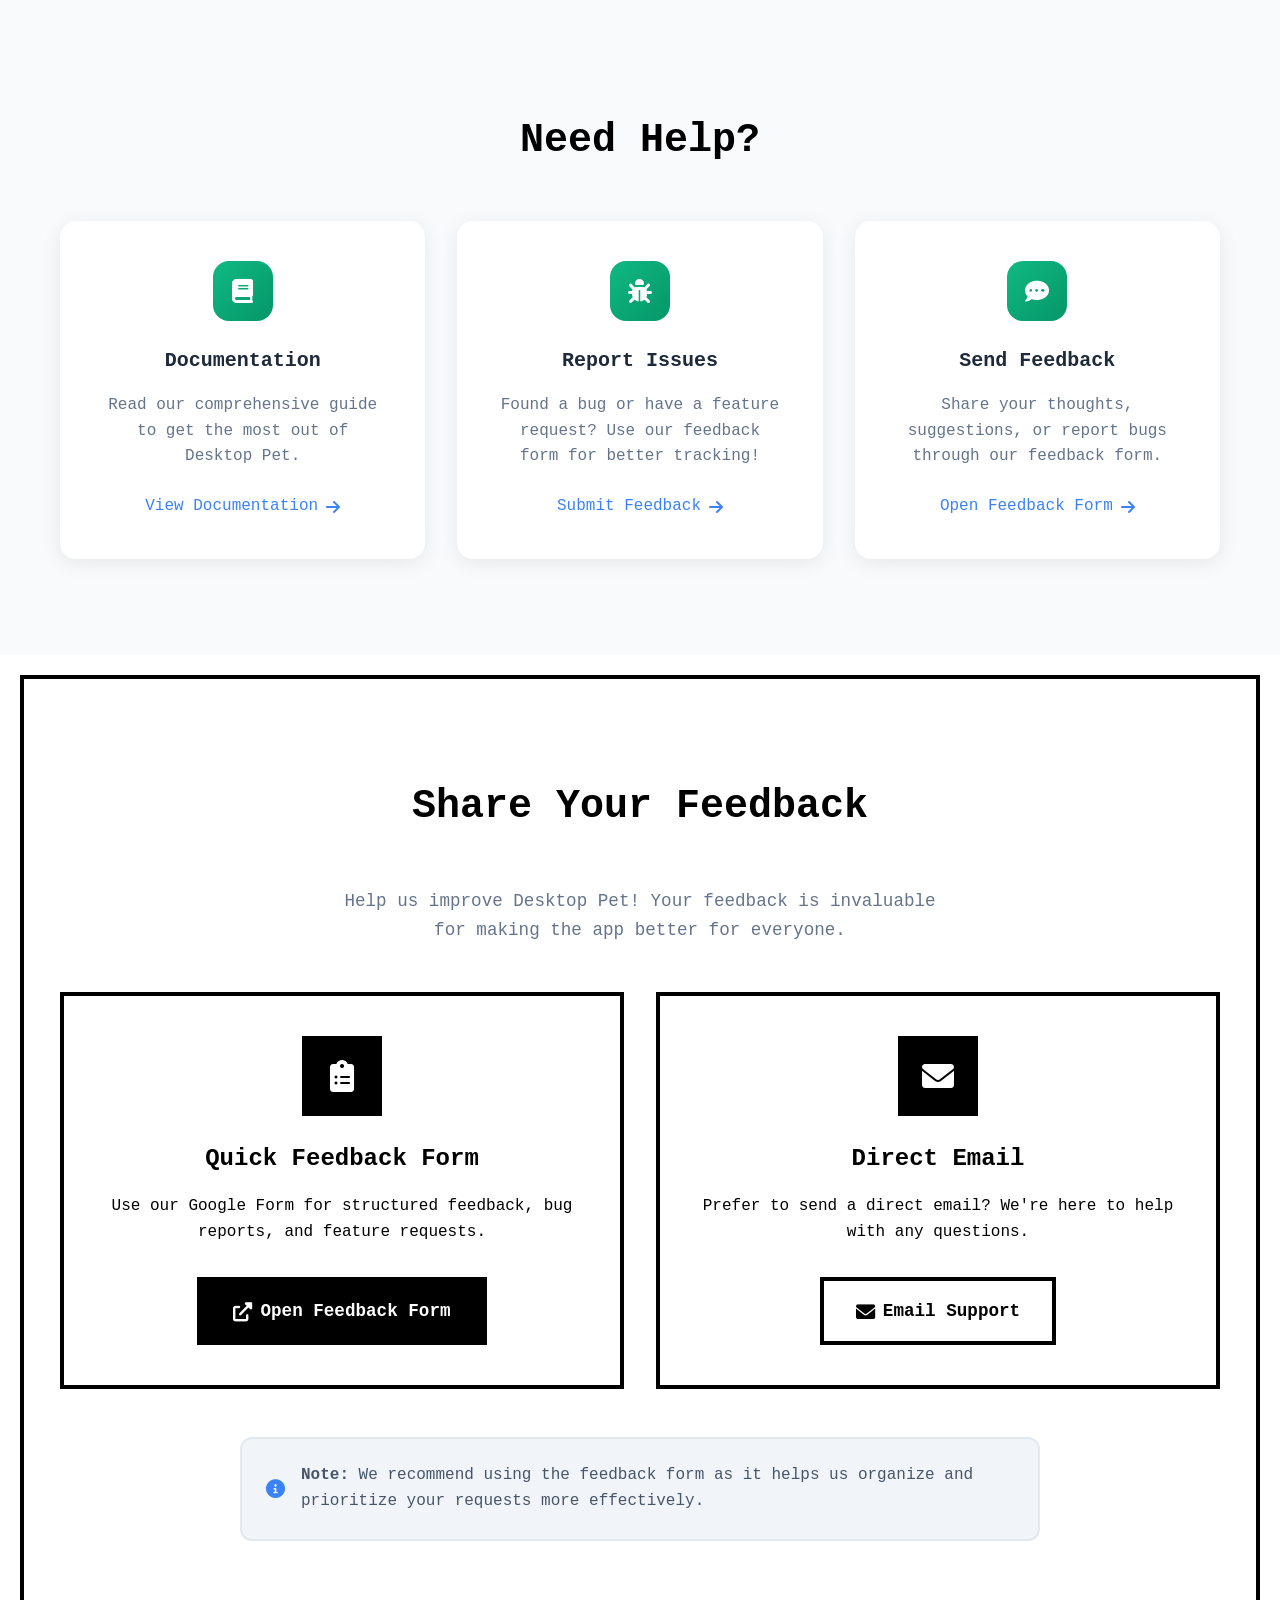
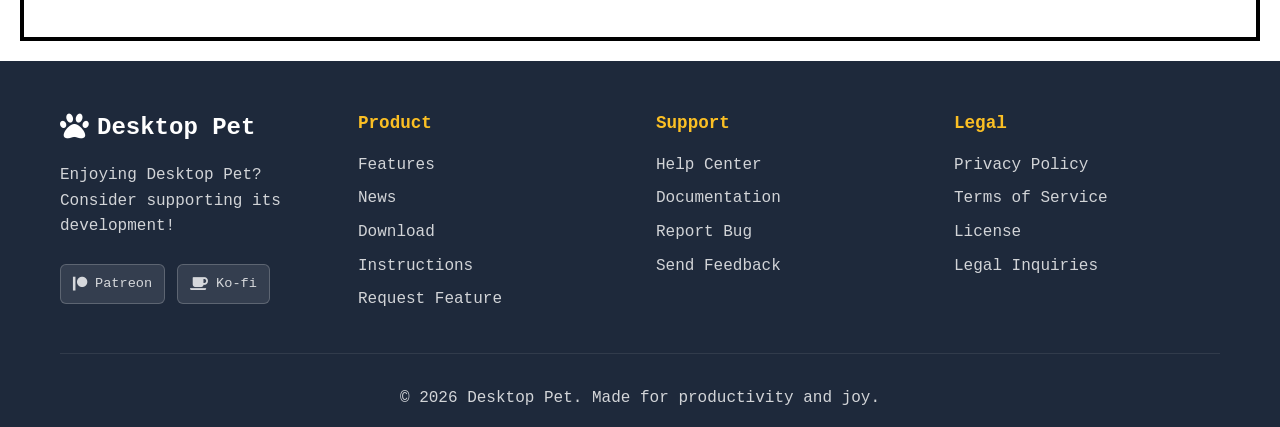
==== commit 7c1b9d3c: "Stop the landing page from repainting on every scroll." ====
--- a/index.html
+++ b/index.html
@@ -70,7 +70,7 @@
       "dateModified": "2026-11-15"
     }
     </script>
-    <link rel="stylesheet" href="styles.css">
+    <link rel="stylesheet" href="styles.css?v=20261116d">
     <link href="https://fonts.googleapis.com/css2?family=Press+Start+2P:wght@400&family=Orbitron:wght@400;700;900&display=swap" rel="stylesheet">
     <link rel="stylesheet" href="https://cdnjs.cloudflare.com/ajax/libs/font-awesome/6.0.0/css/all.min.css">
 </head>
@@ -666,6 +666,6 @@
         </div>
     </footer>
 
-    <script src="script.js?v=7"></script>
+    <script src="script.js?v=8"></script>
 </body>
 </html>
--- a/styles.css
+++ b/styles.css
@@ -11,9 +11,6 @@
     color: #000;
     background: #fff;
     overflow-x: hidden;
-    image-rendering: pixelated;
-    image-rendering: -moz-crisp-edges;
-    image-rendering: crisp-edges;
 }
 
 .container {
@@ -764,7 +761,6 @@
 
 .download-card {
     background: rgba(255, 255, 255, 0.1);
-    backdrop-filter: blur(10px);
     border: 1px solid rgba(255, 255, 255, 0.2);
     border-radius: 20px;
     padding: 2.5rem;
@@ -1226,7 +1222,6 @@
 .version-info,
 .newsletter-info {
     background: rgba(255, 255, 255, 0.1);
-    backdrop-filter: blur(10px);
     border: 1px solid rgba(255, 255, 255, 0.2);
     border-radius: 20px;
     padding: 1rem 4rem;
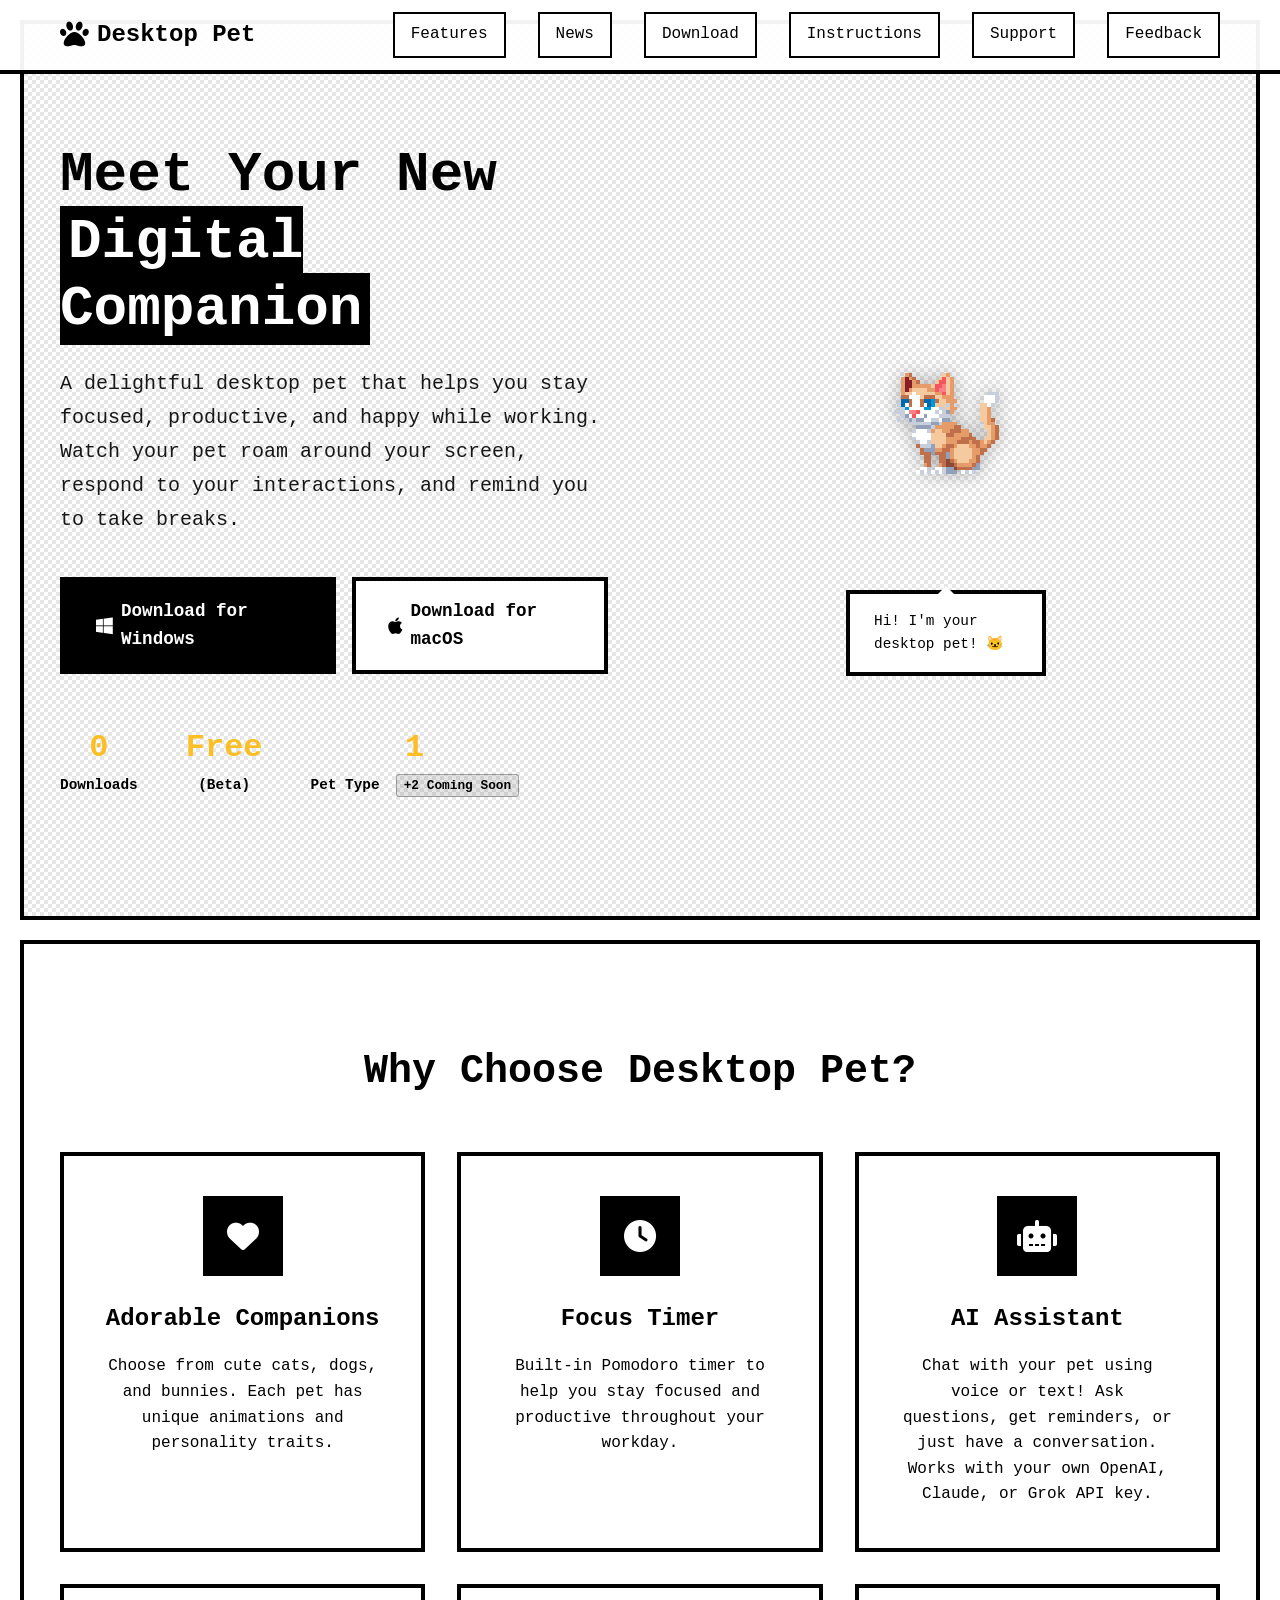
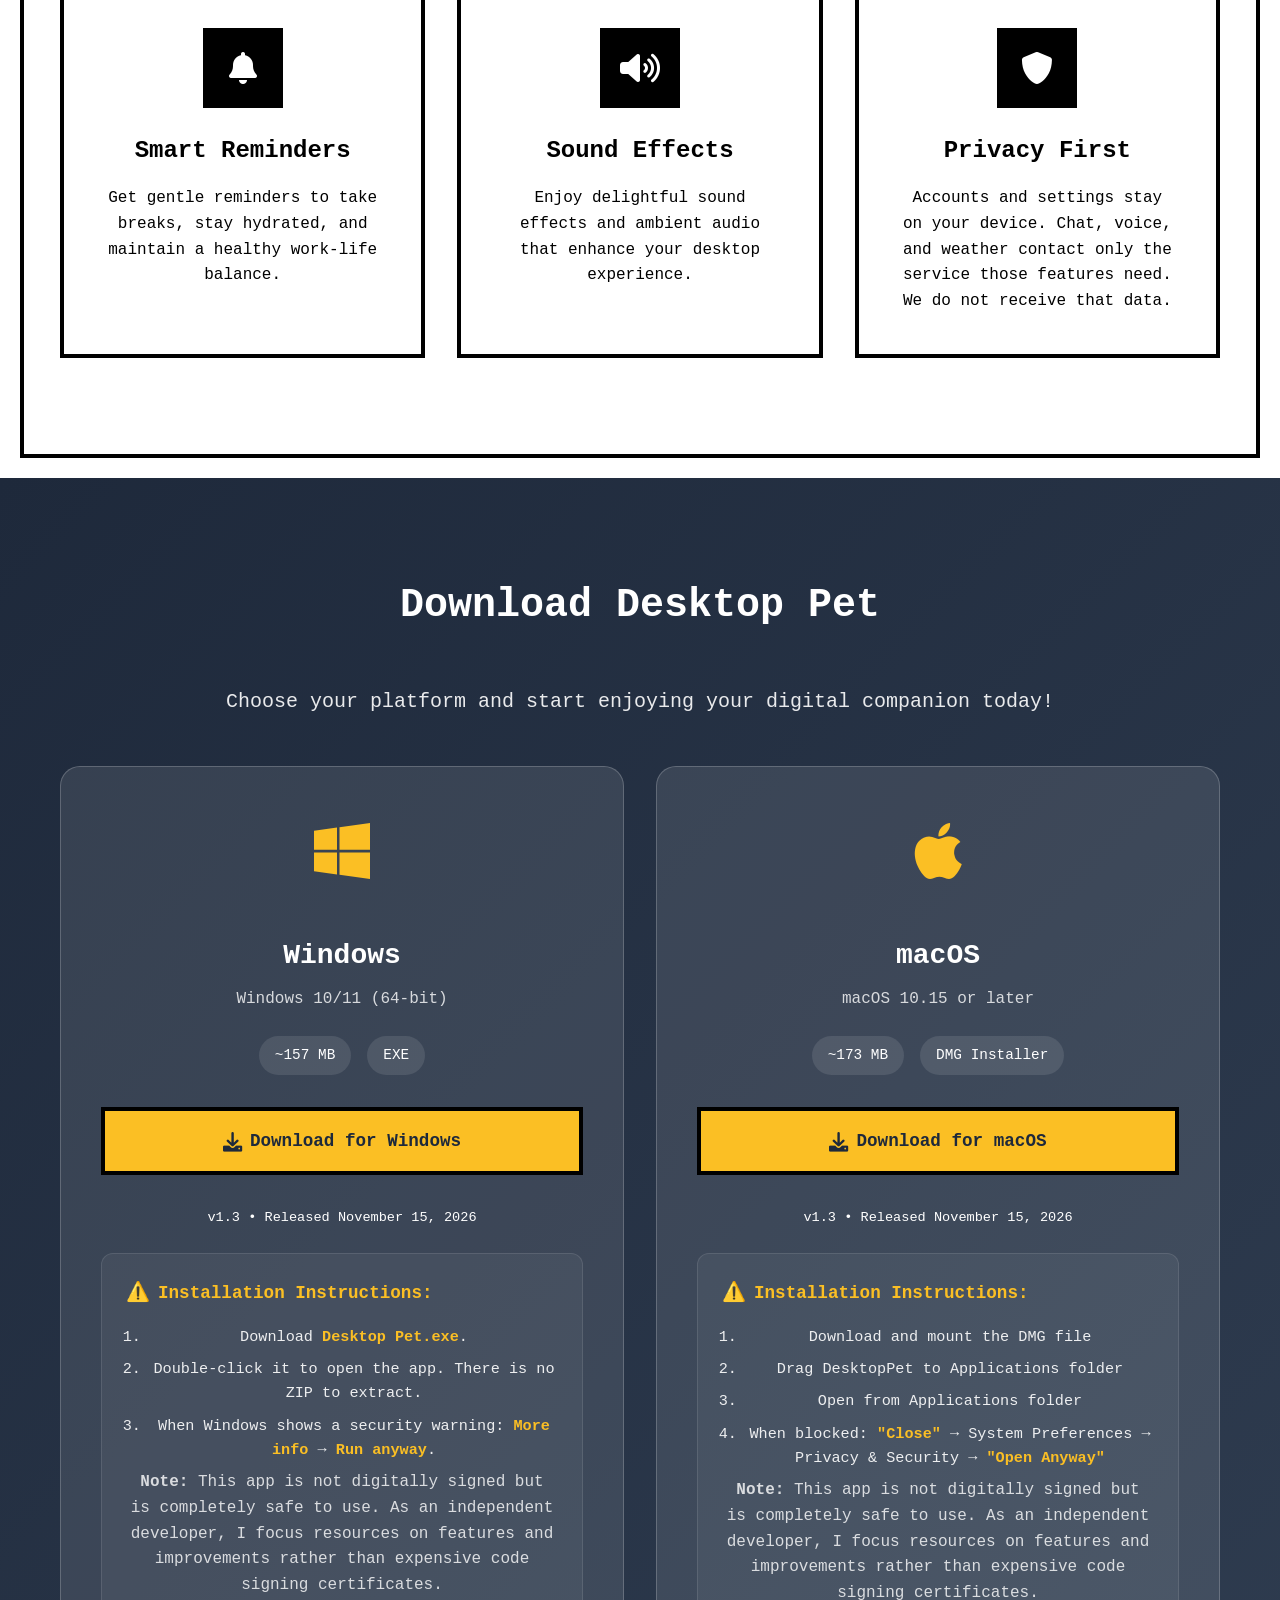
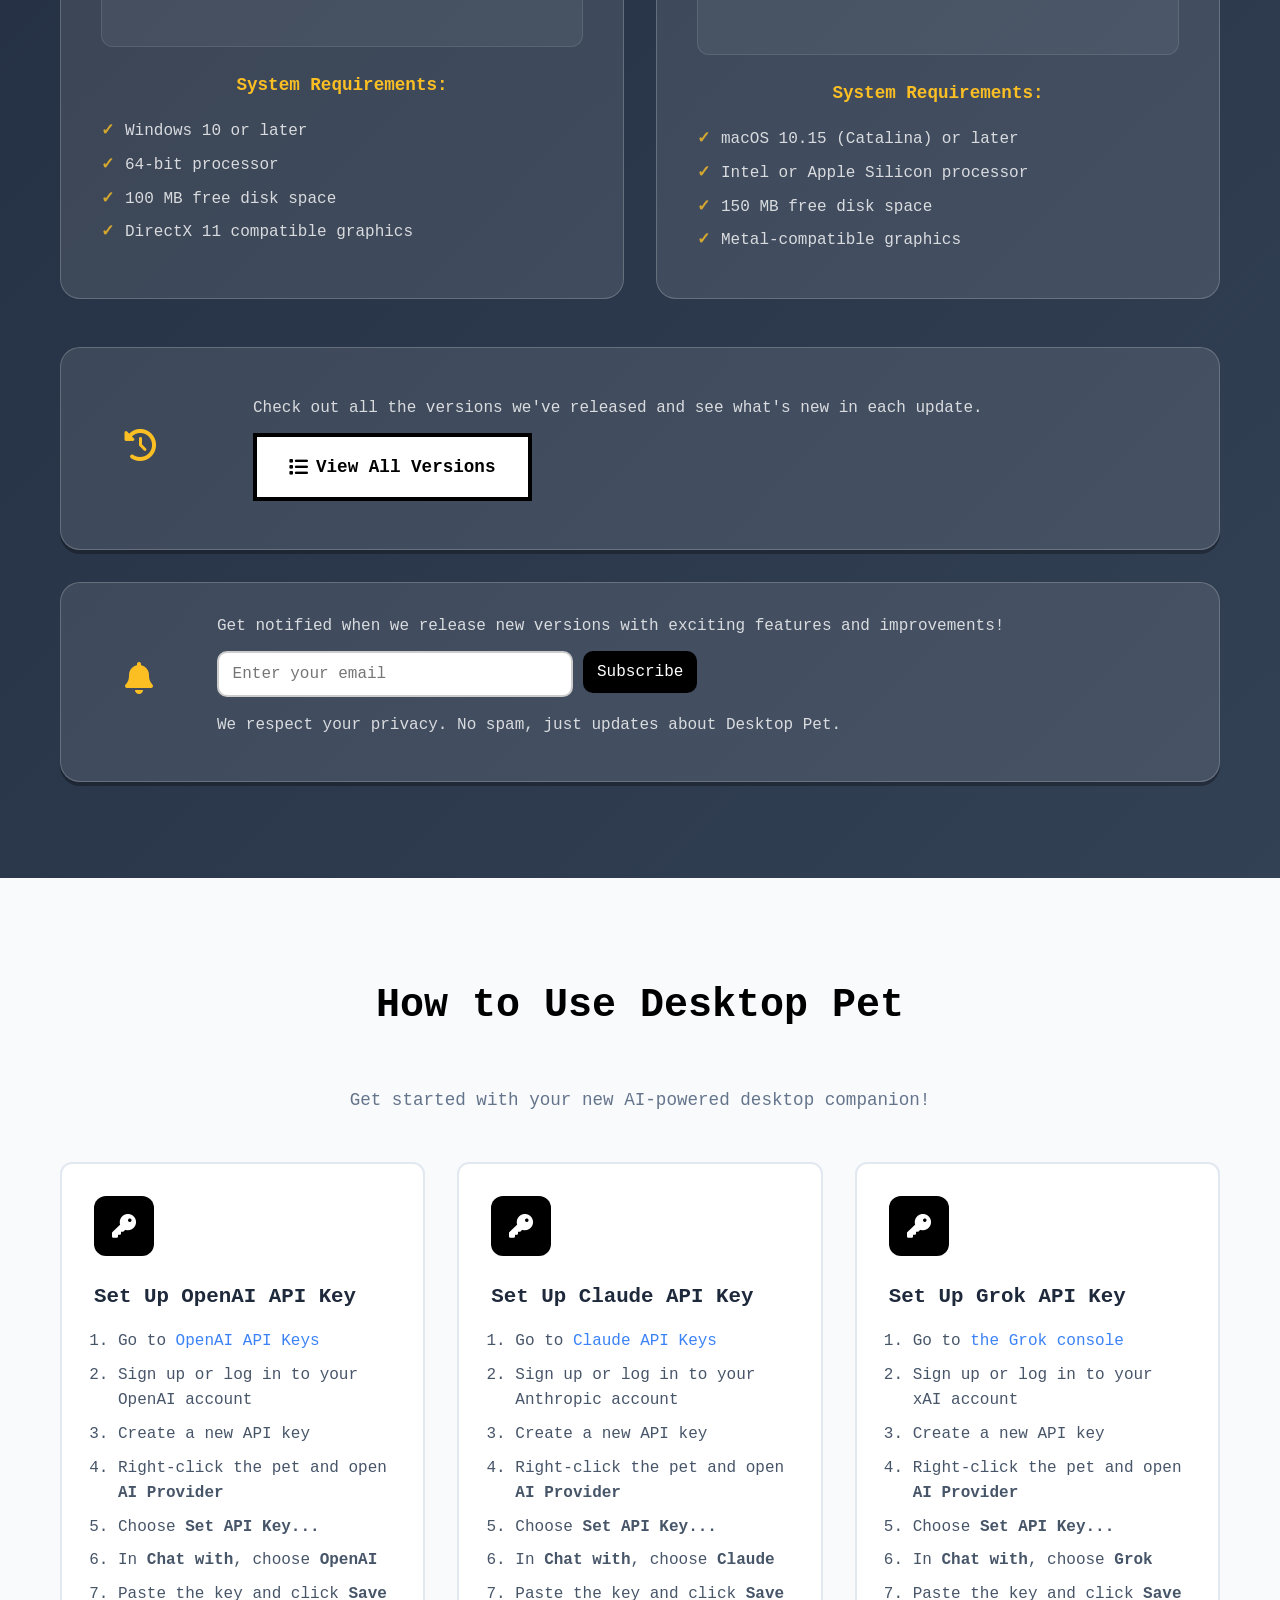
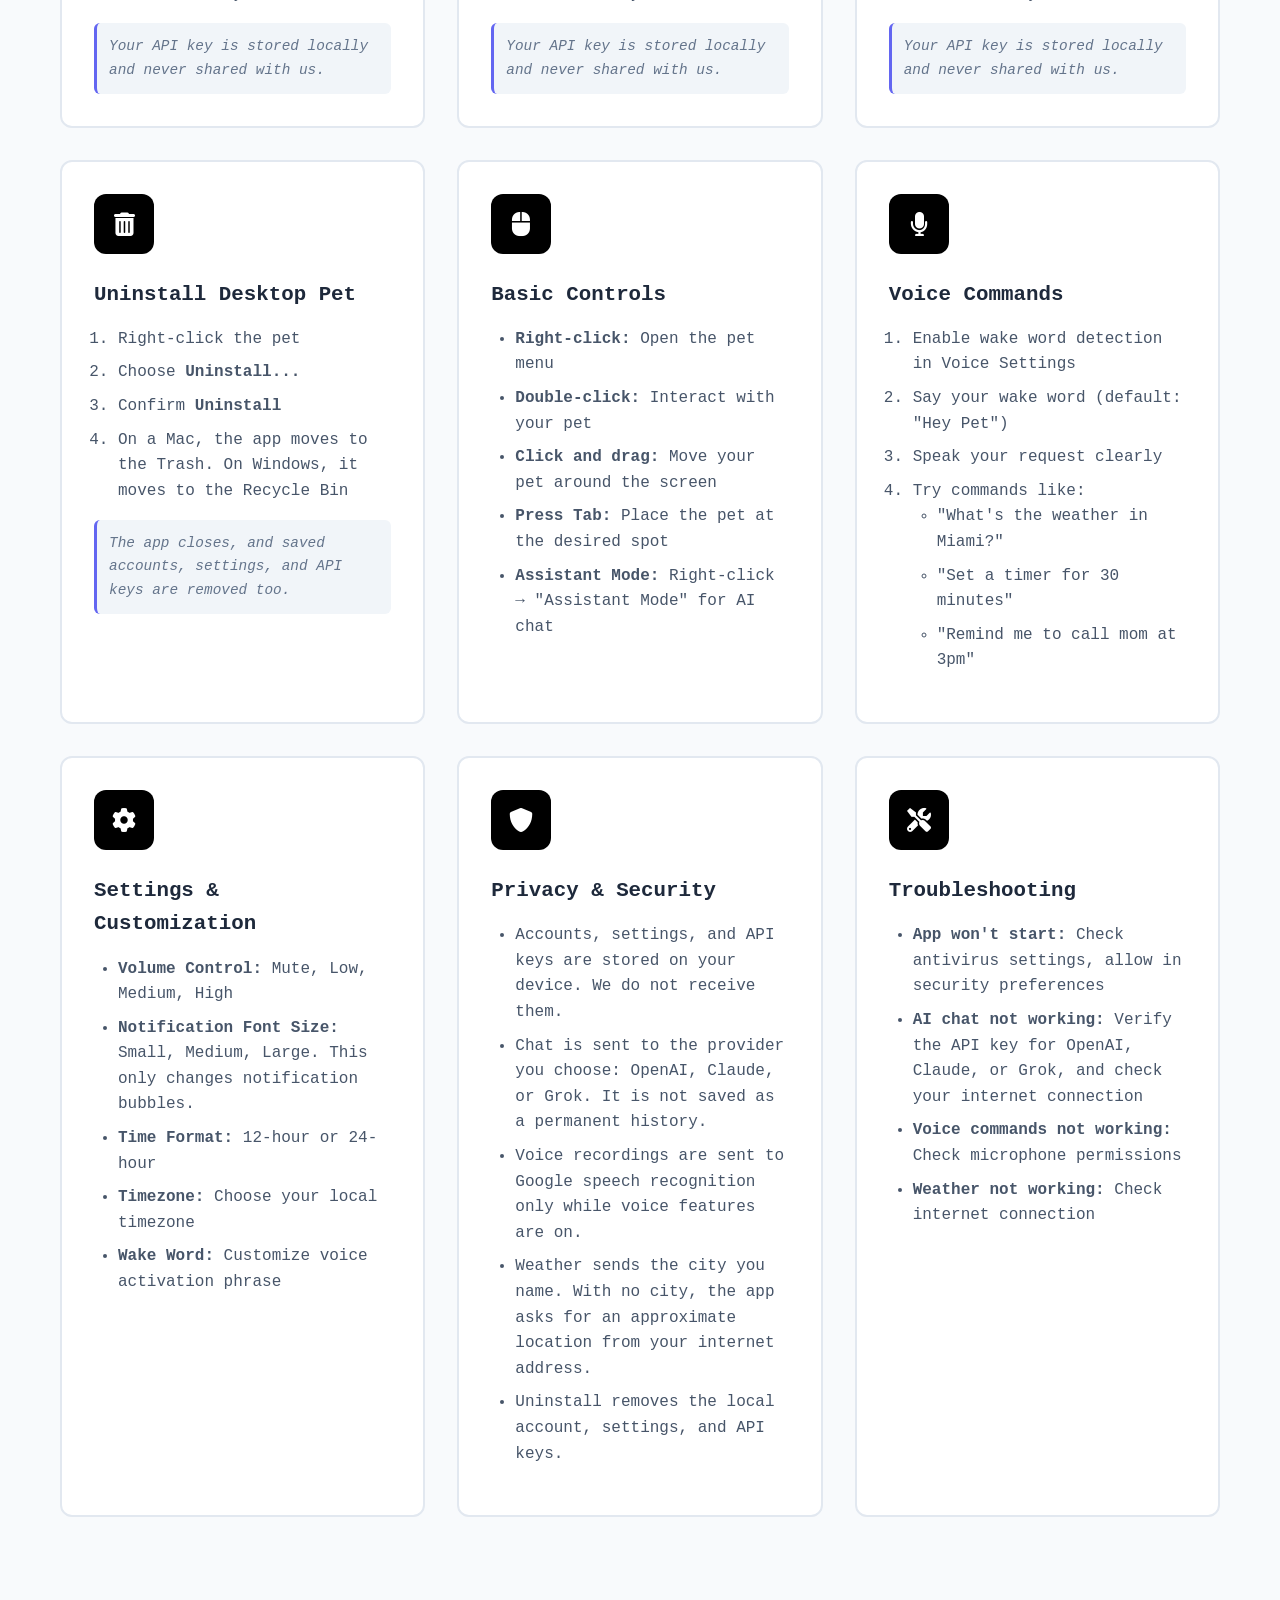
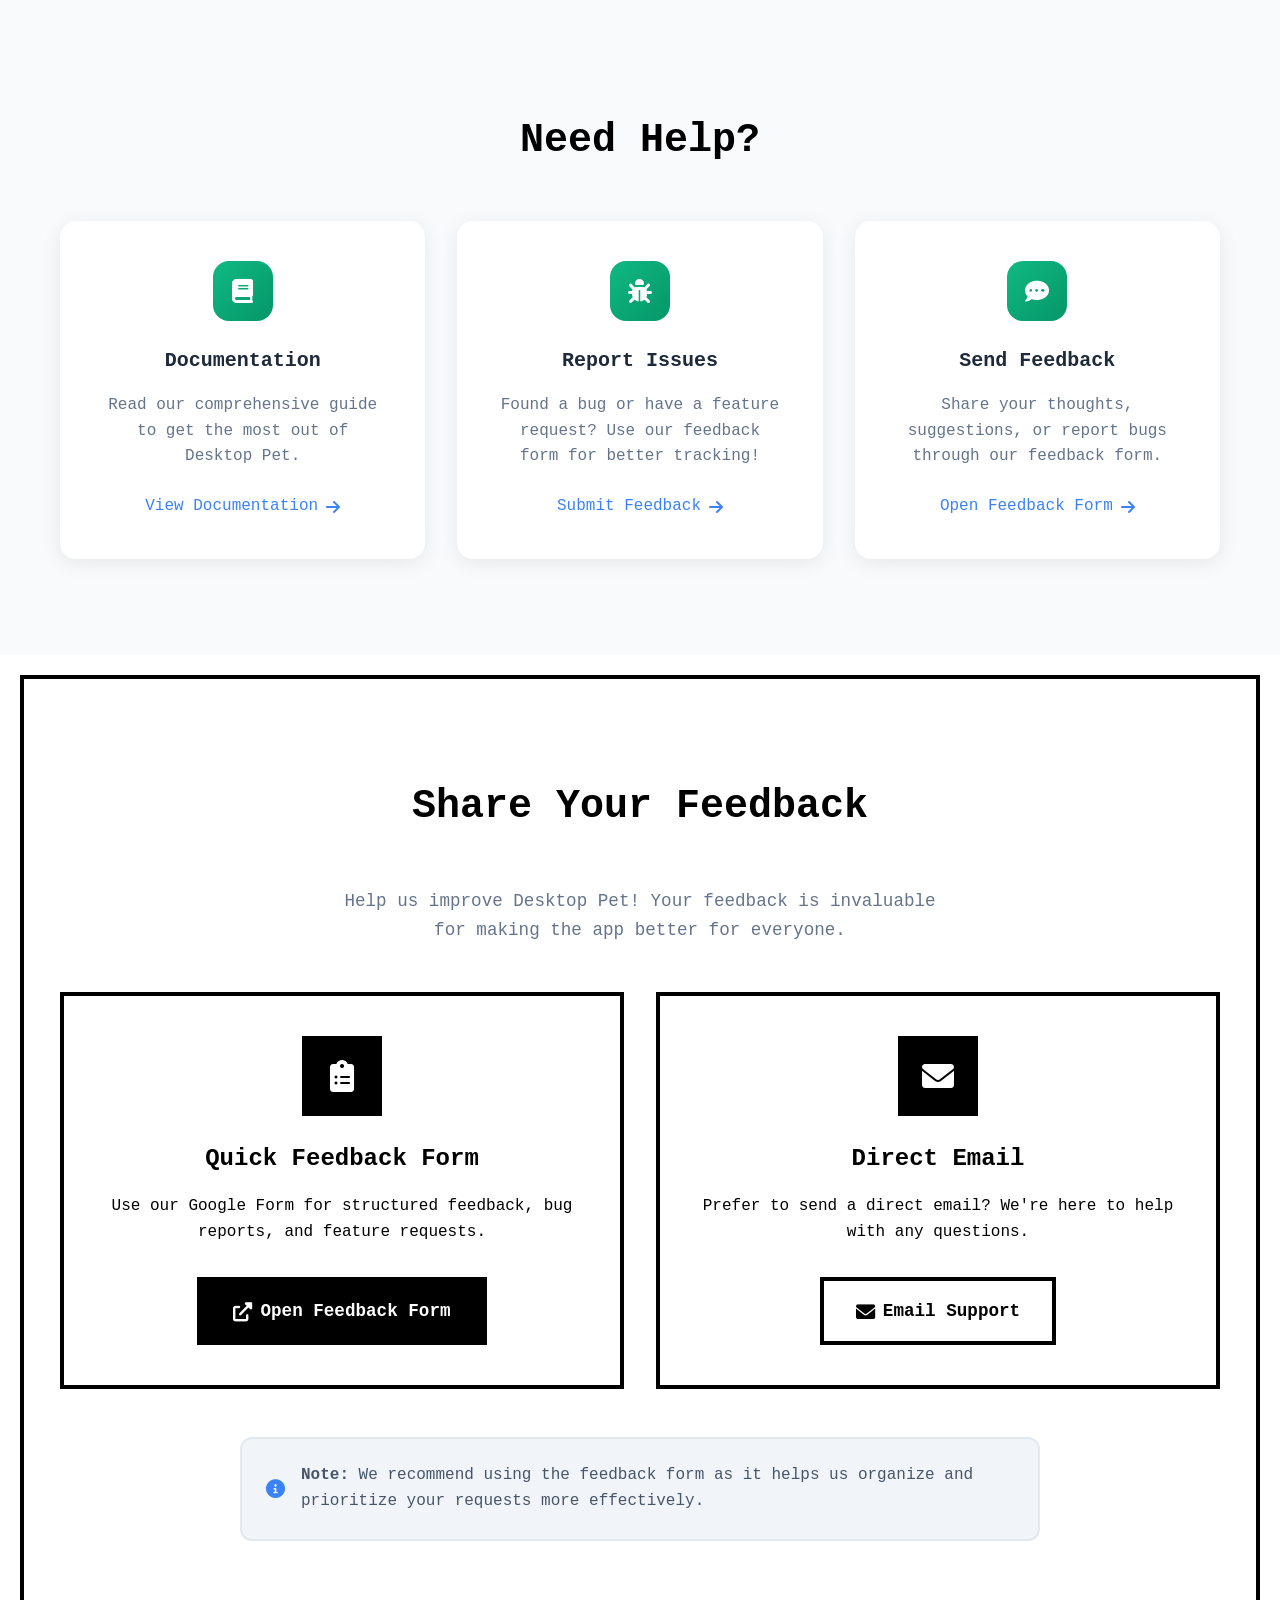
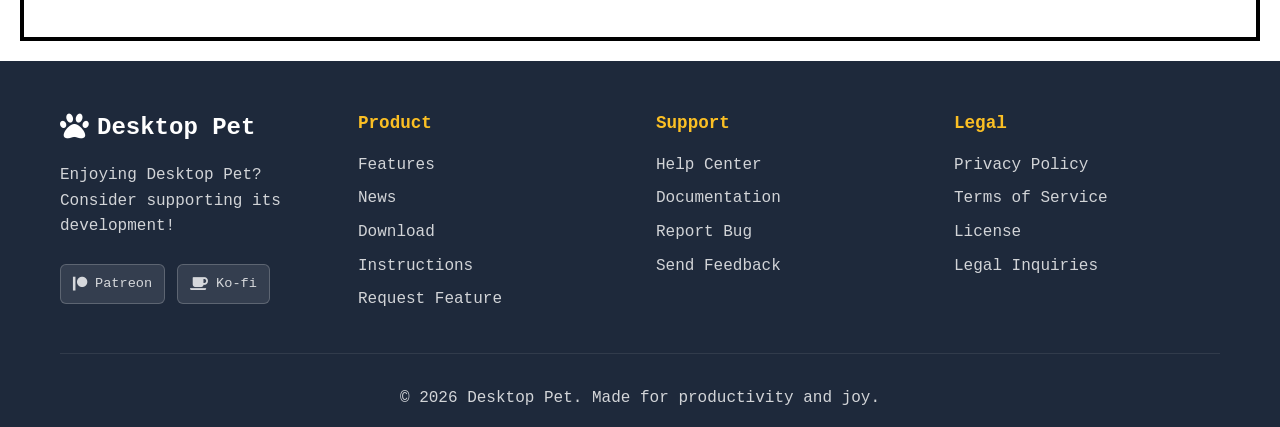
==== commit d99fe929: "Show the saved download total and news note without a stale flash." ====
--- a/index.html
+++ b/index.html
@@ -70,7 +70,7 @@
       "dateModified": "2026-11-15"
     }
     </script>
-    <link rel="stylesheet" href="styles.css?v=20261116d">
+    <link rel="stylesheet" href="styles.css?v=20261116e">
     <link href="https://fonts.googleapis.com/css2?family=Press+Start+2P:wght@400&family=Orbitron:wght@400;700;900&display=swap" rel="stylesheet">
     <link rel="stylesheet" href="https://cdnjs.cloudflare.com/ajax/libs/font-awesome/6.0.0/css/all.min.css">
 </head>
@@ -121,7 +121,7 @@
                 </div>
                 <div class="hero-stats">
                     <div class="stat">
-                        <span class="stat-number" id="download-count">20,673</span>
+                        <span class="stat-number is-pending" id="download-count"></span>
                         <span class="stat-label">Downloads</span>
                     </div>
                     <div class="stat">
@@ -666,6 +666,6 @@
         </div>
     </footer>
 
-    <script src="script.js?v=8"></script>
+    <script src="script.js?v=9"></script>
 </body>
 </html>
--- a/styles.css
+++ b/styles.css
@@ -222,6 +222,14 @@
     font-size: 2rem;
     font-weight: 700;
     color: #fbbf24;
+}
+
+#download-count {
+    min-height: 1.2em;
+}
+
+#download-count.is-pending {
+    visibility: hidden;
 }
 
 .stat-label {
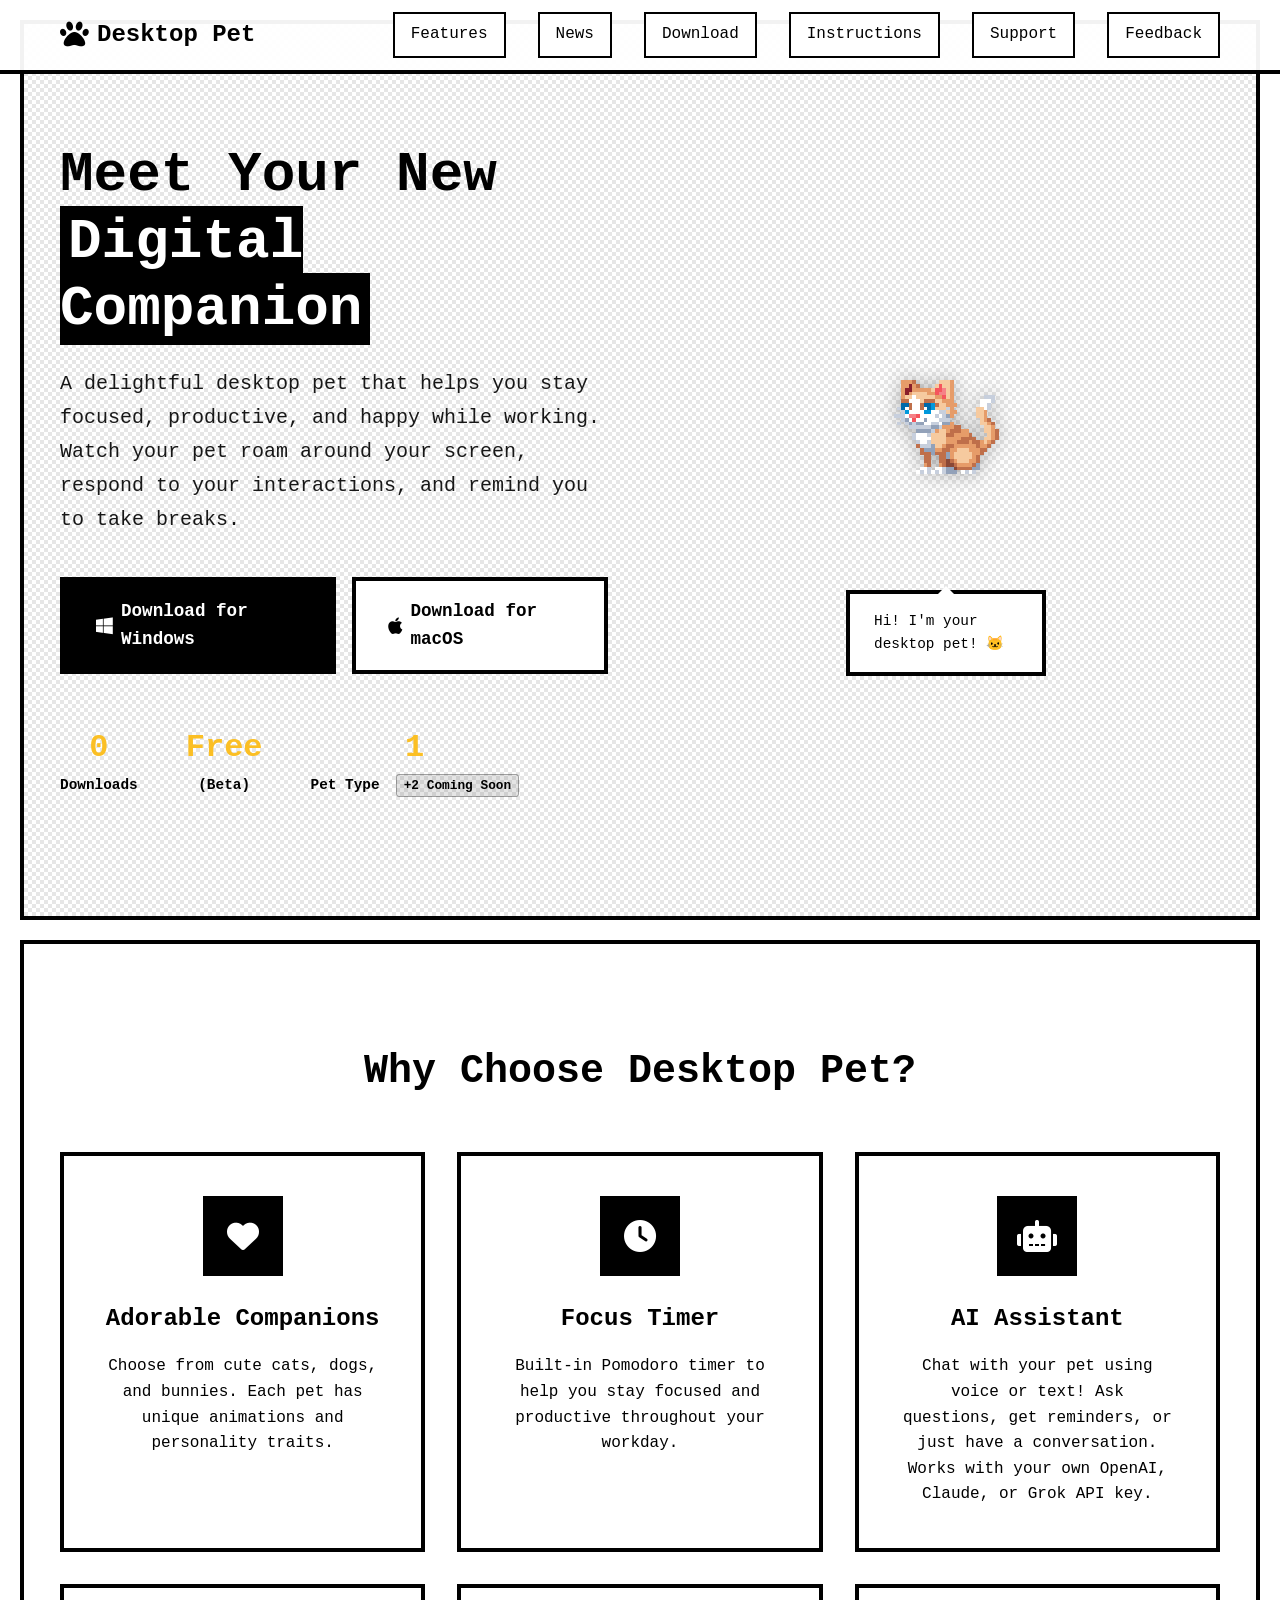
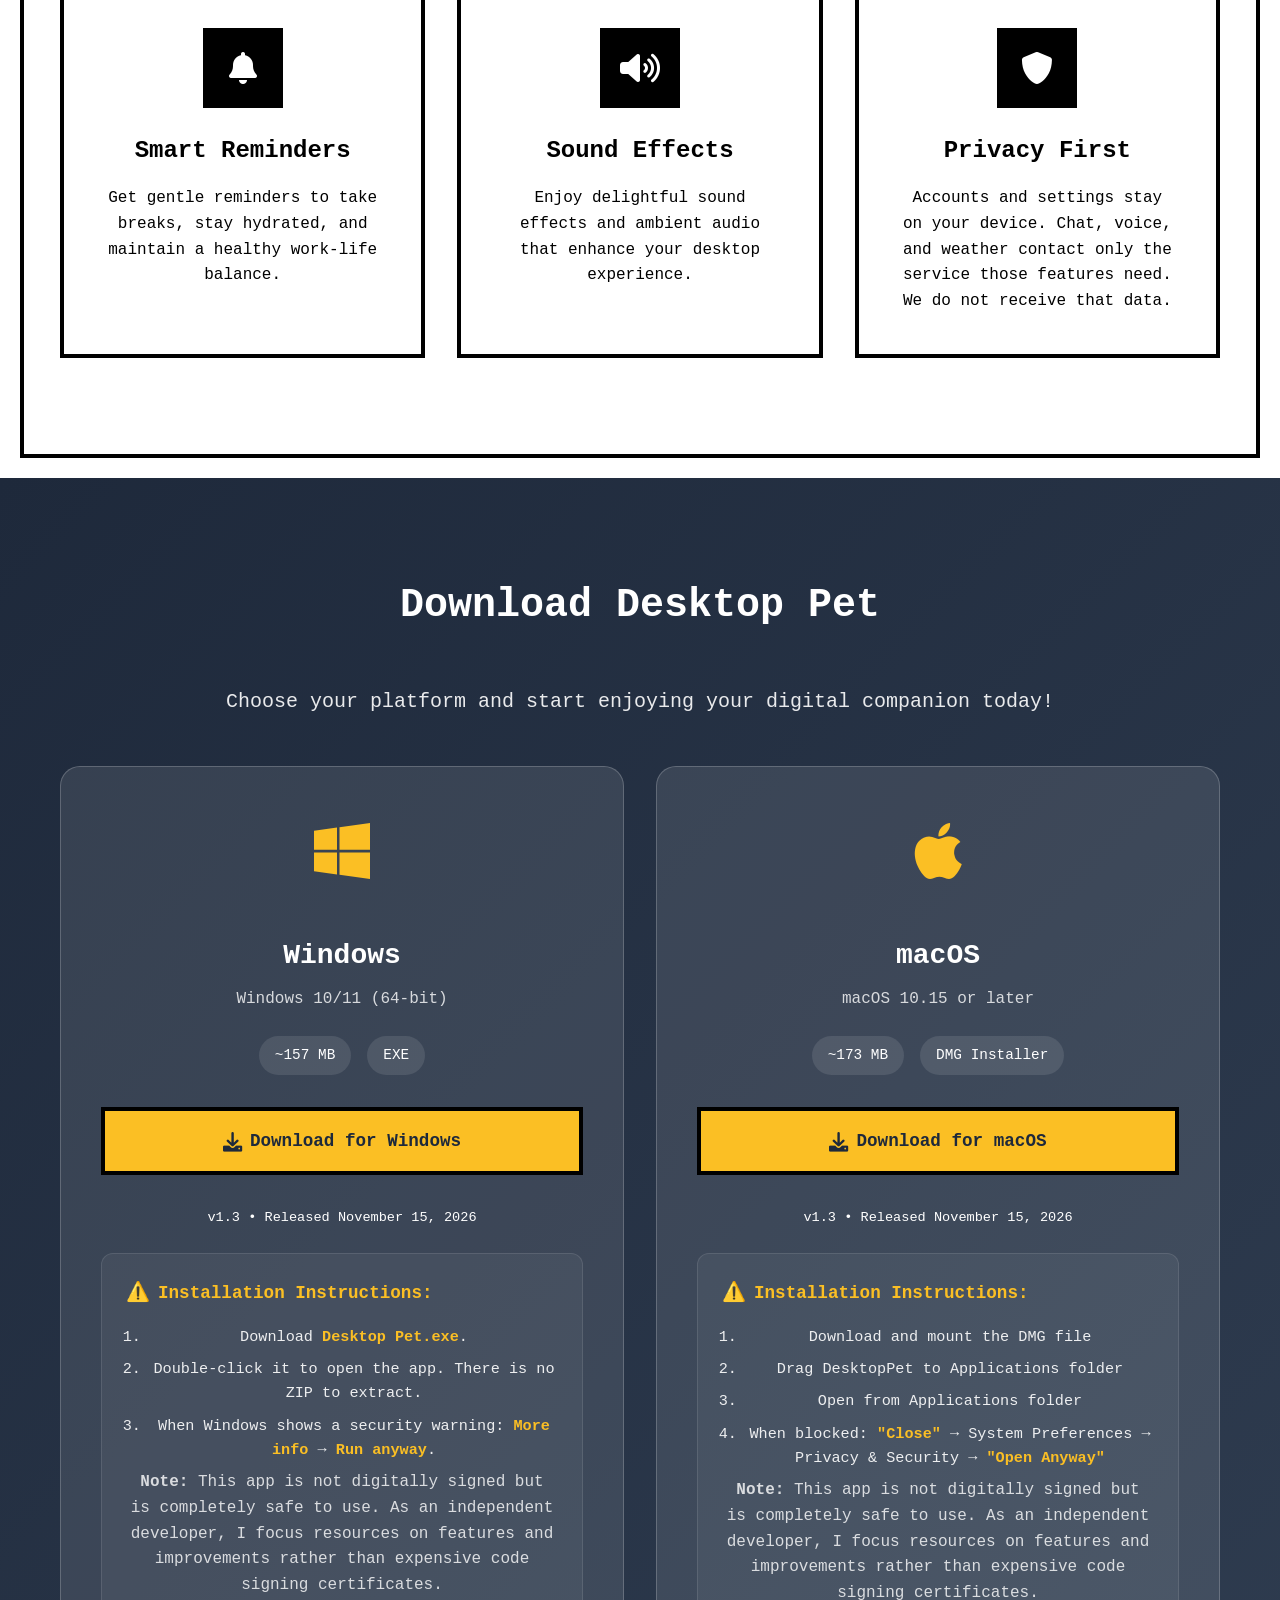
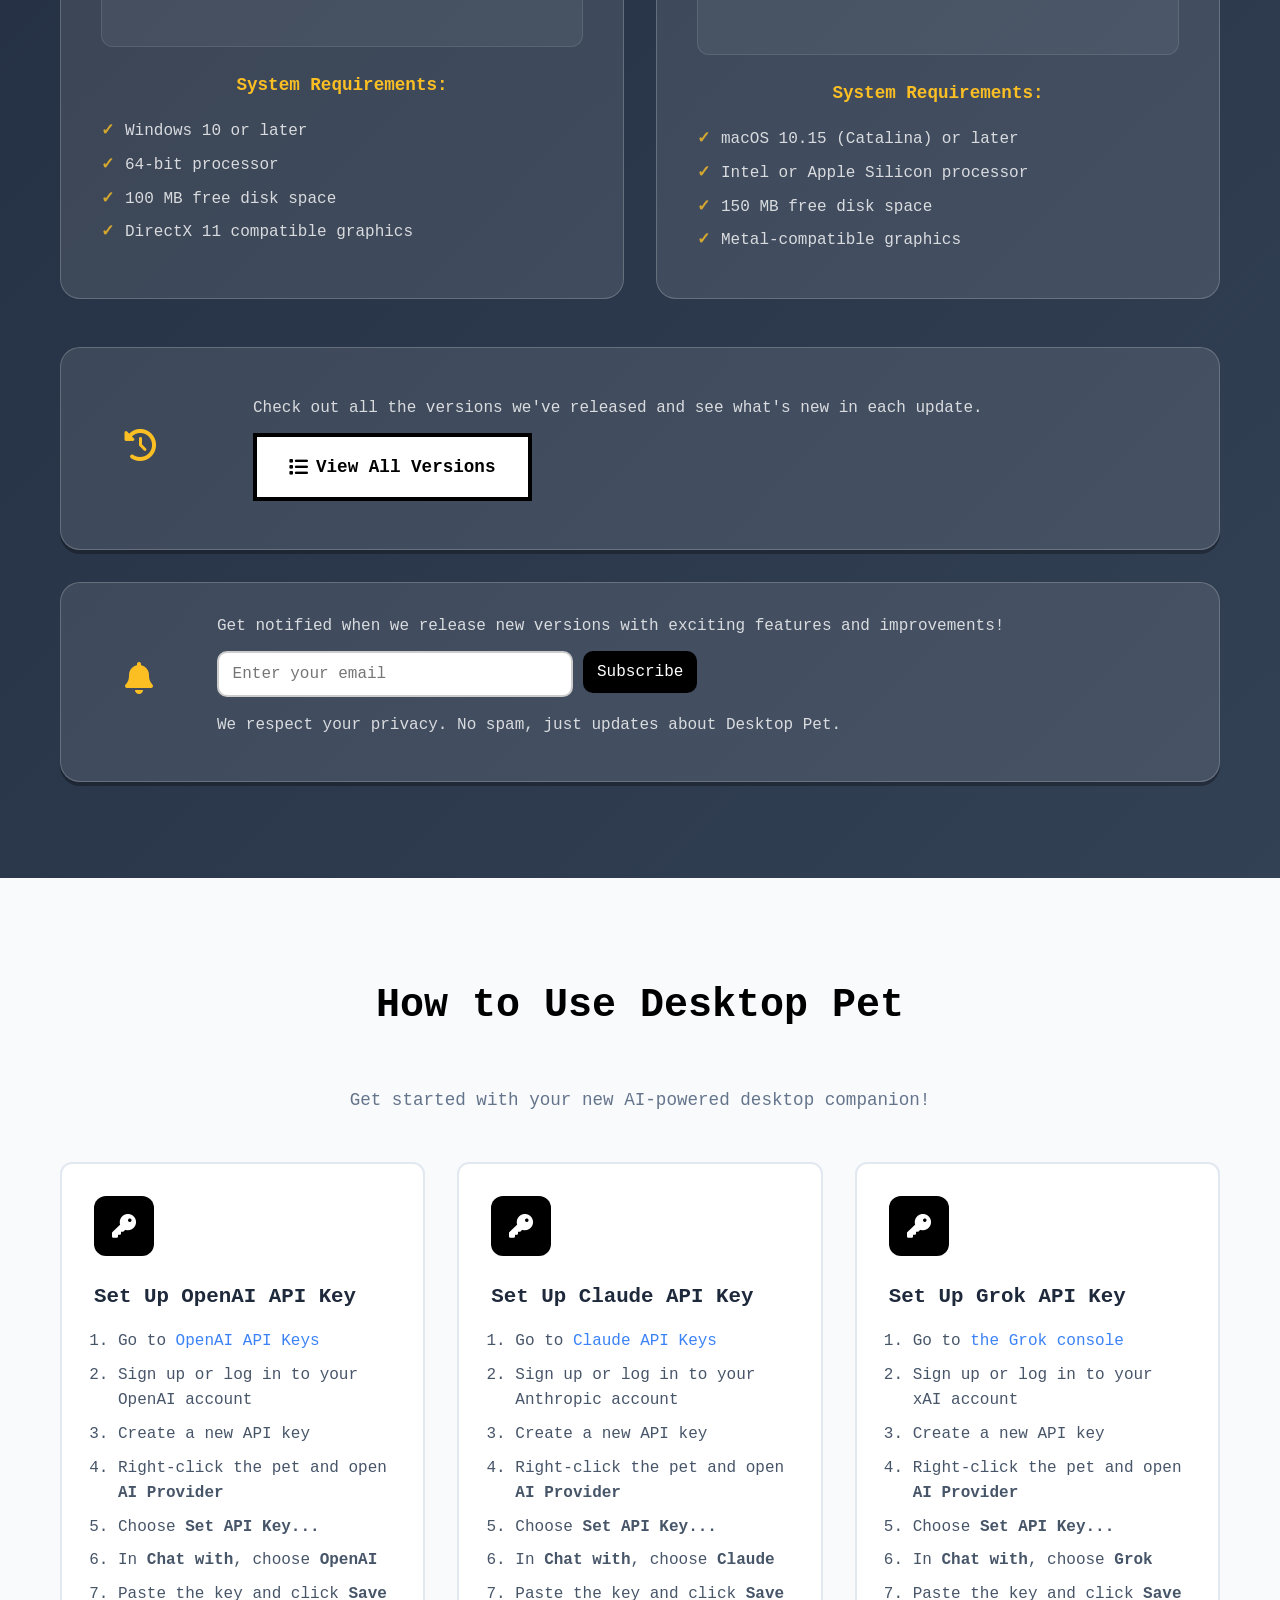
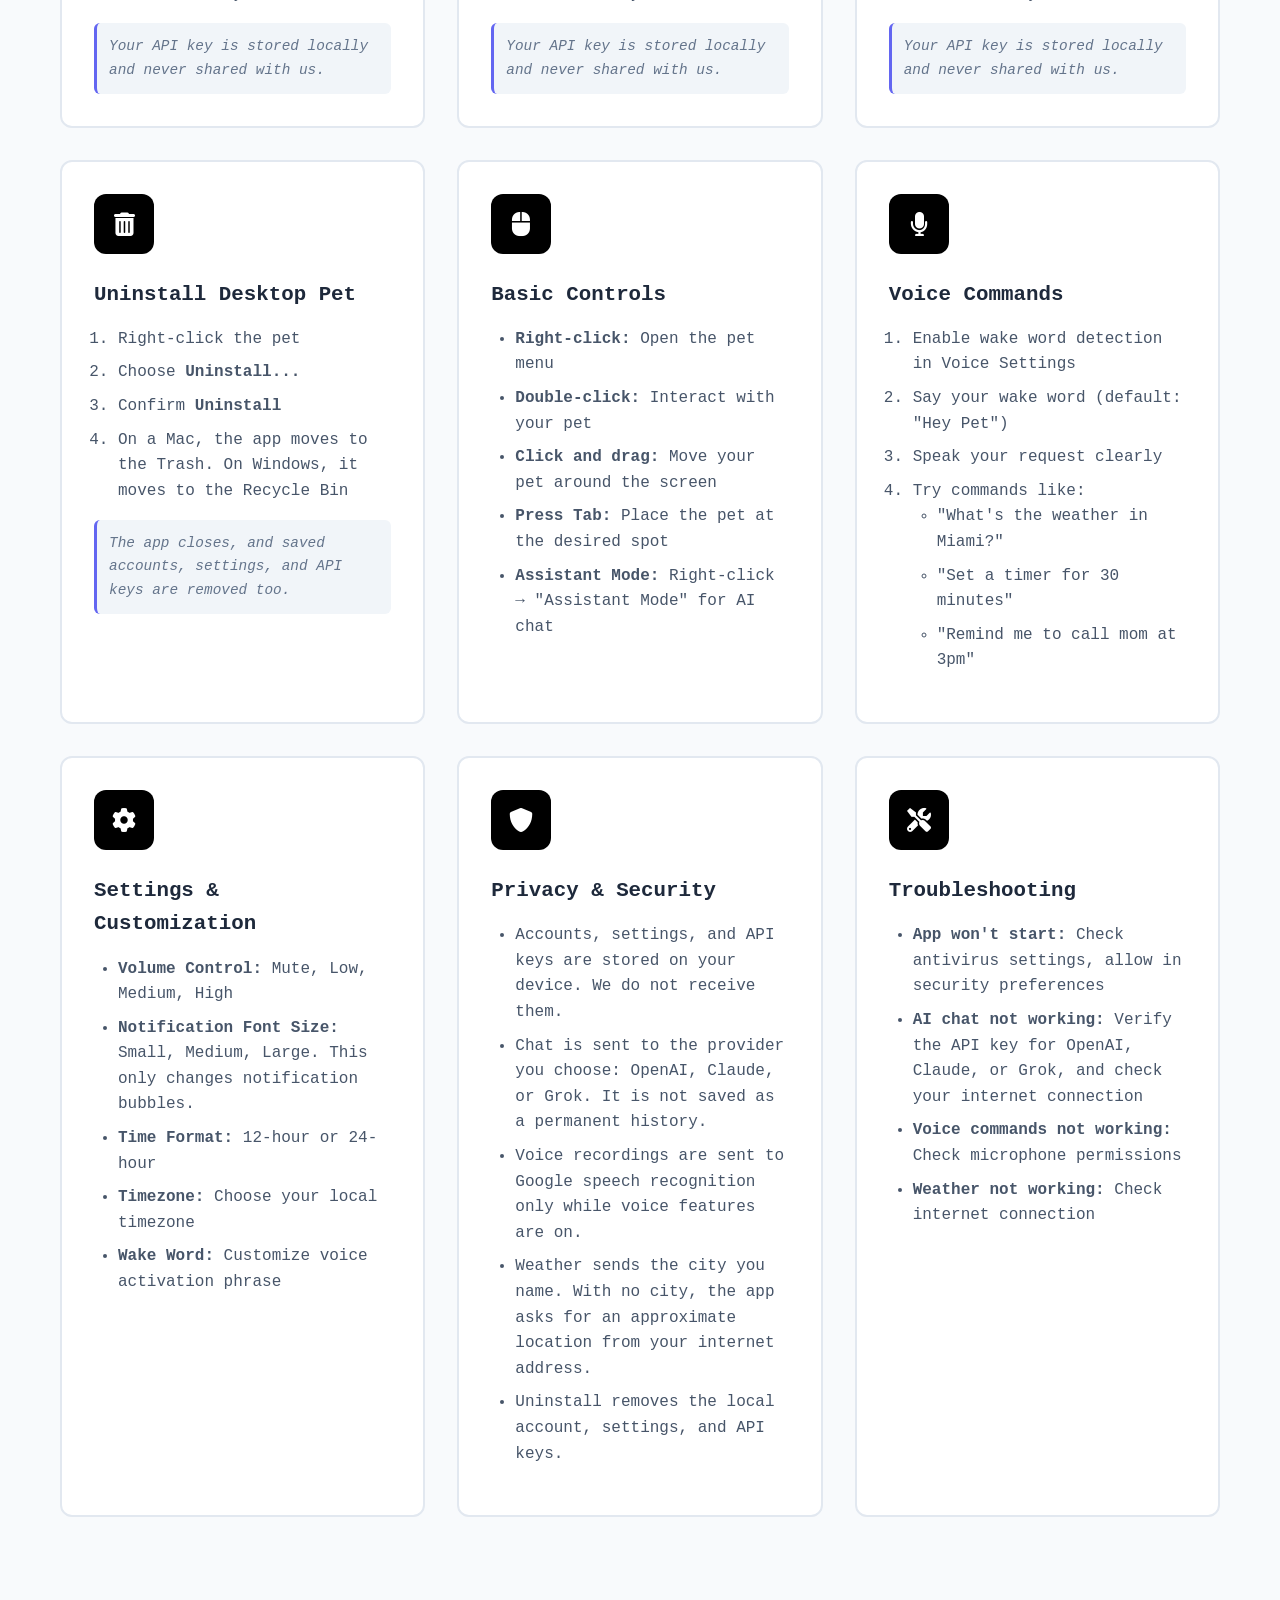
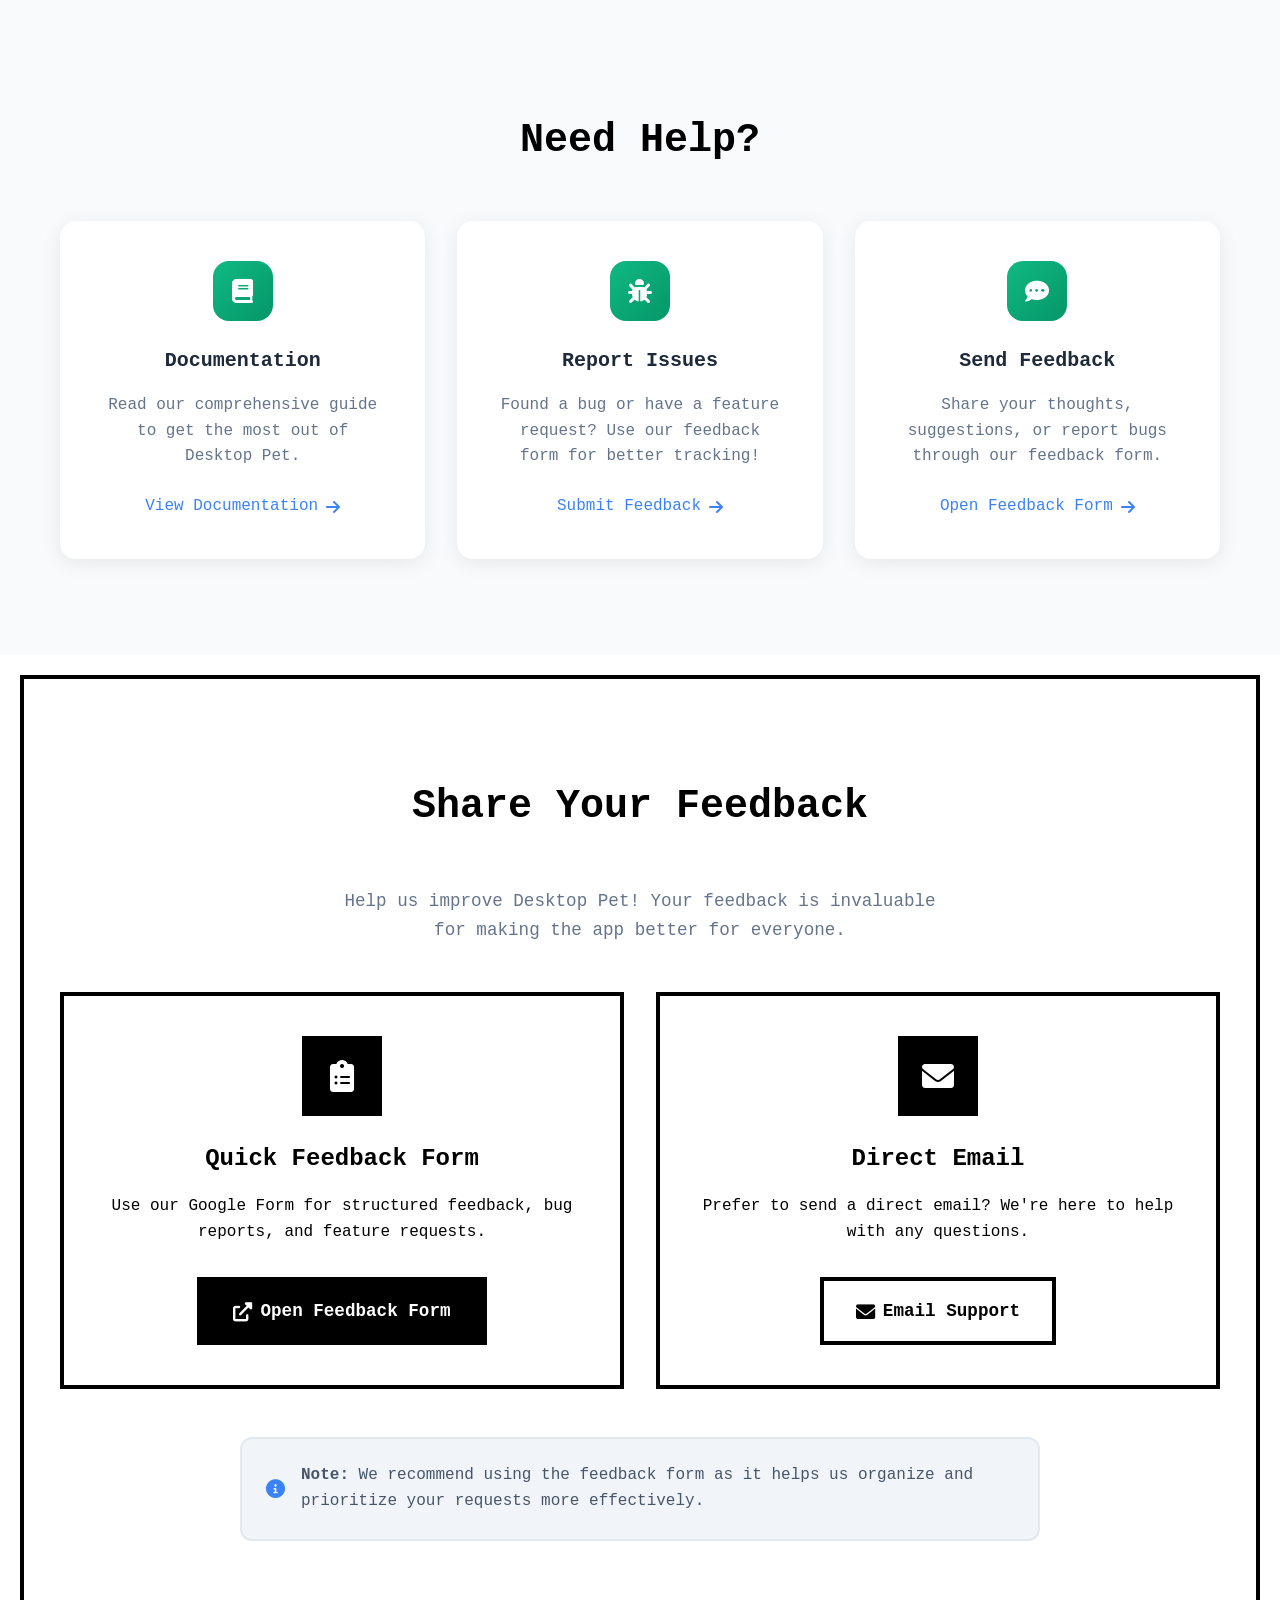
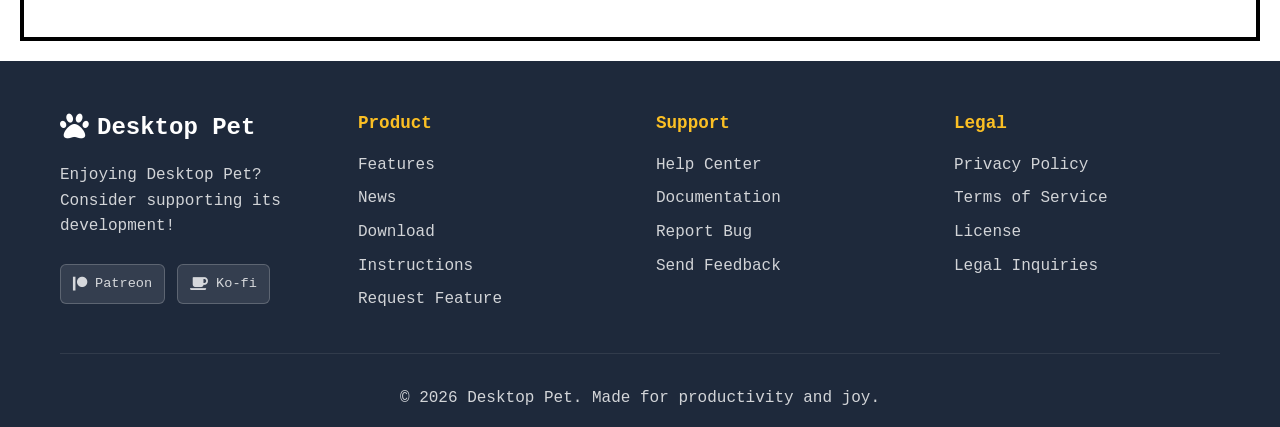
==== commit 3c9a9090: "Show the news note in the page so it does not redraw after load." ====
--- a/index.html
+++ b/index.html
@@ -666,6 +666,6 @@
         </div>
     </footer>
 
-    <script src="script.js?v=9"></script>
+    <script src="script.js?v=10"></script>
 </body>
 </html>
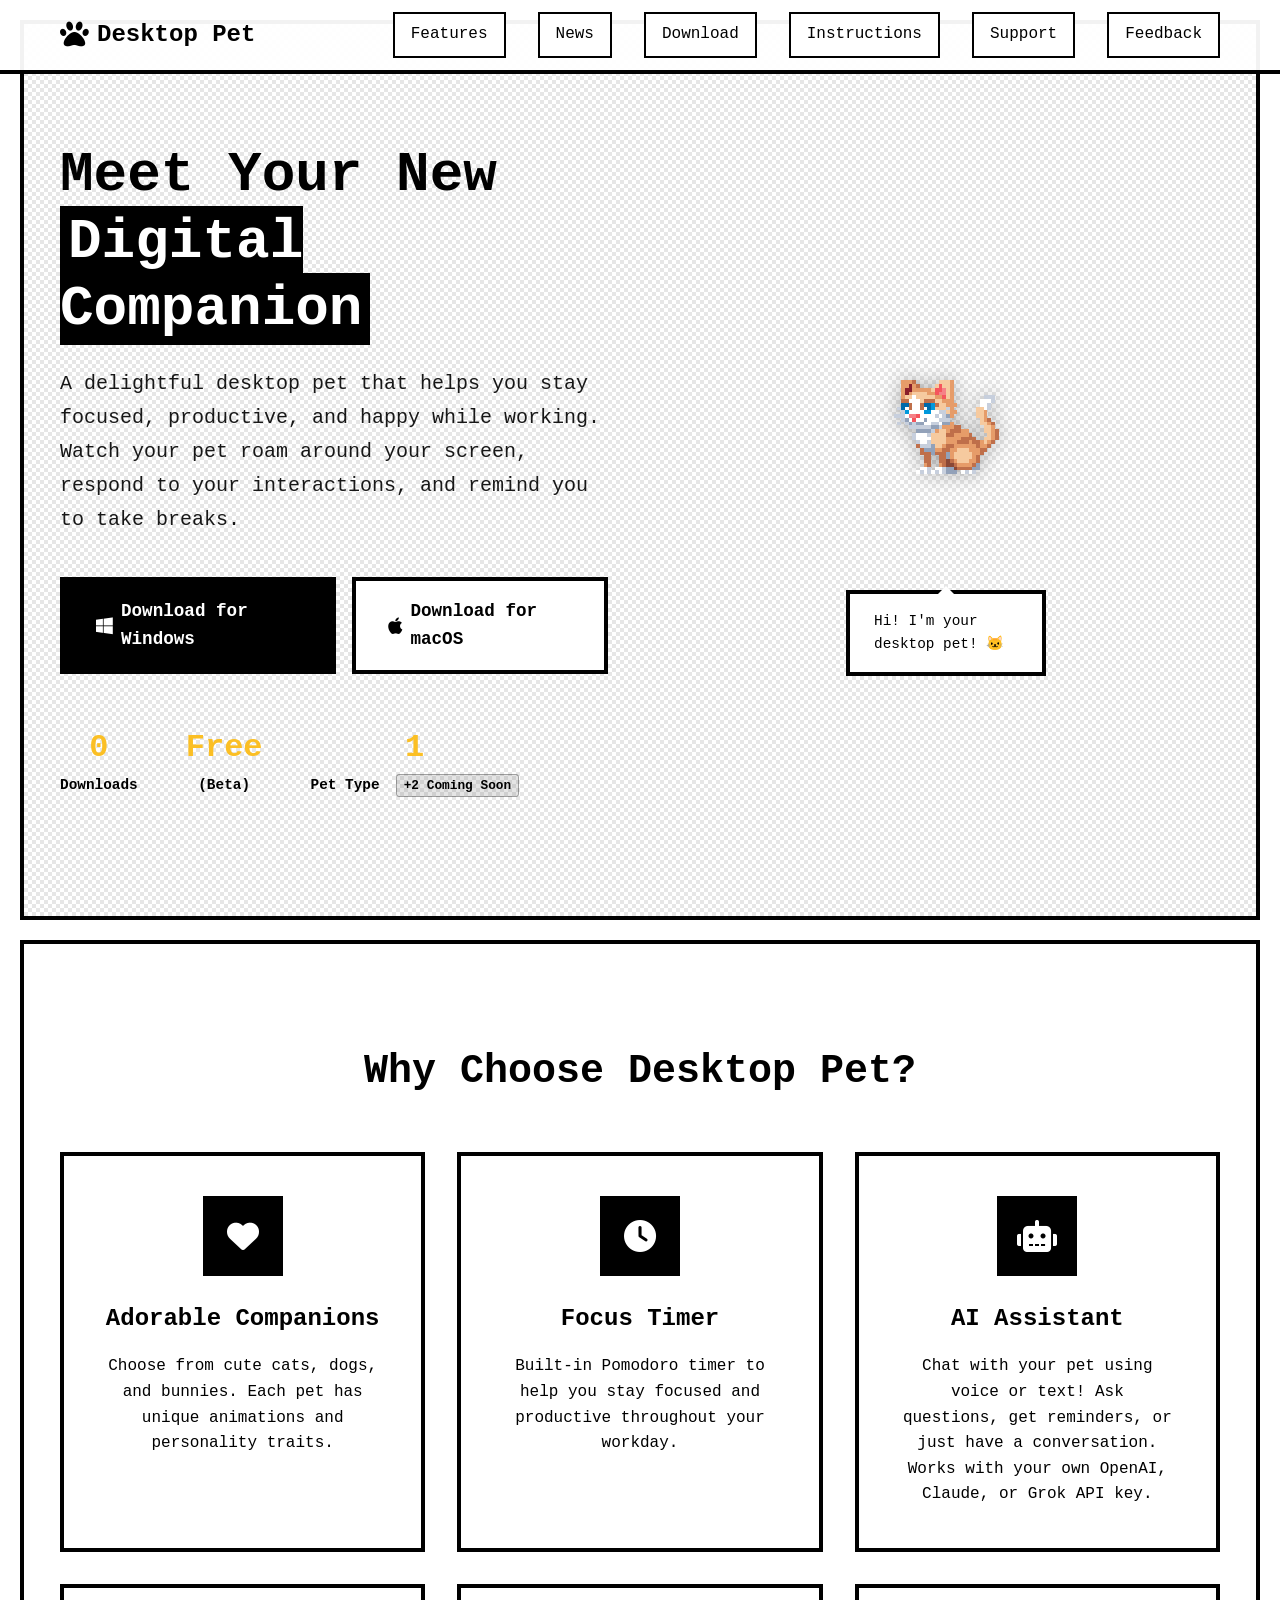
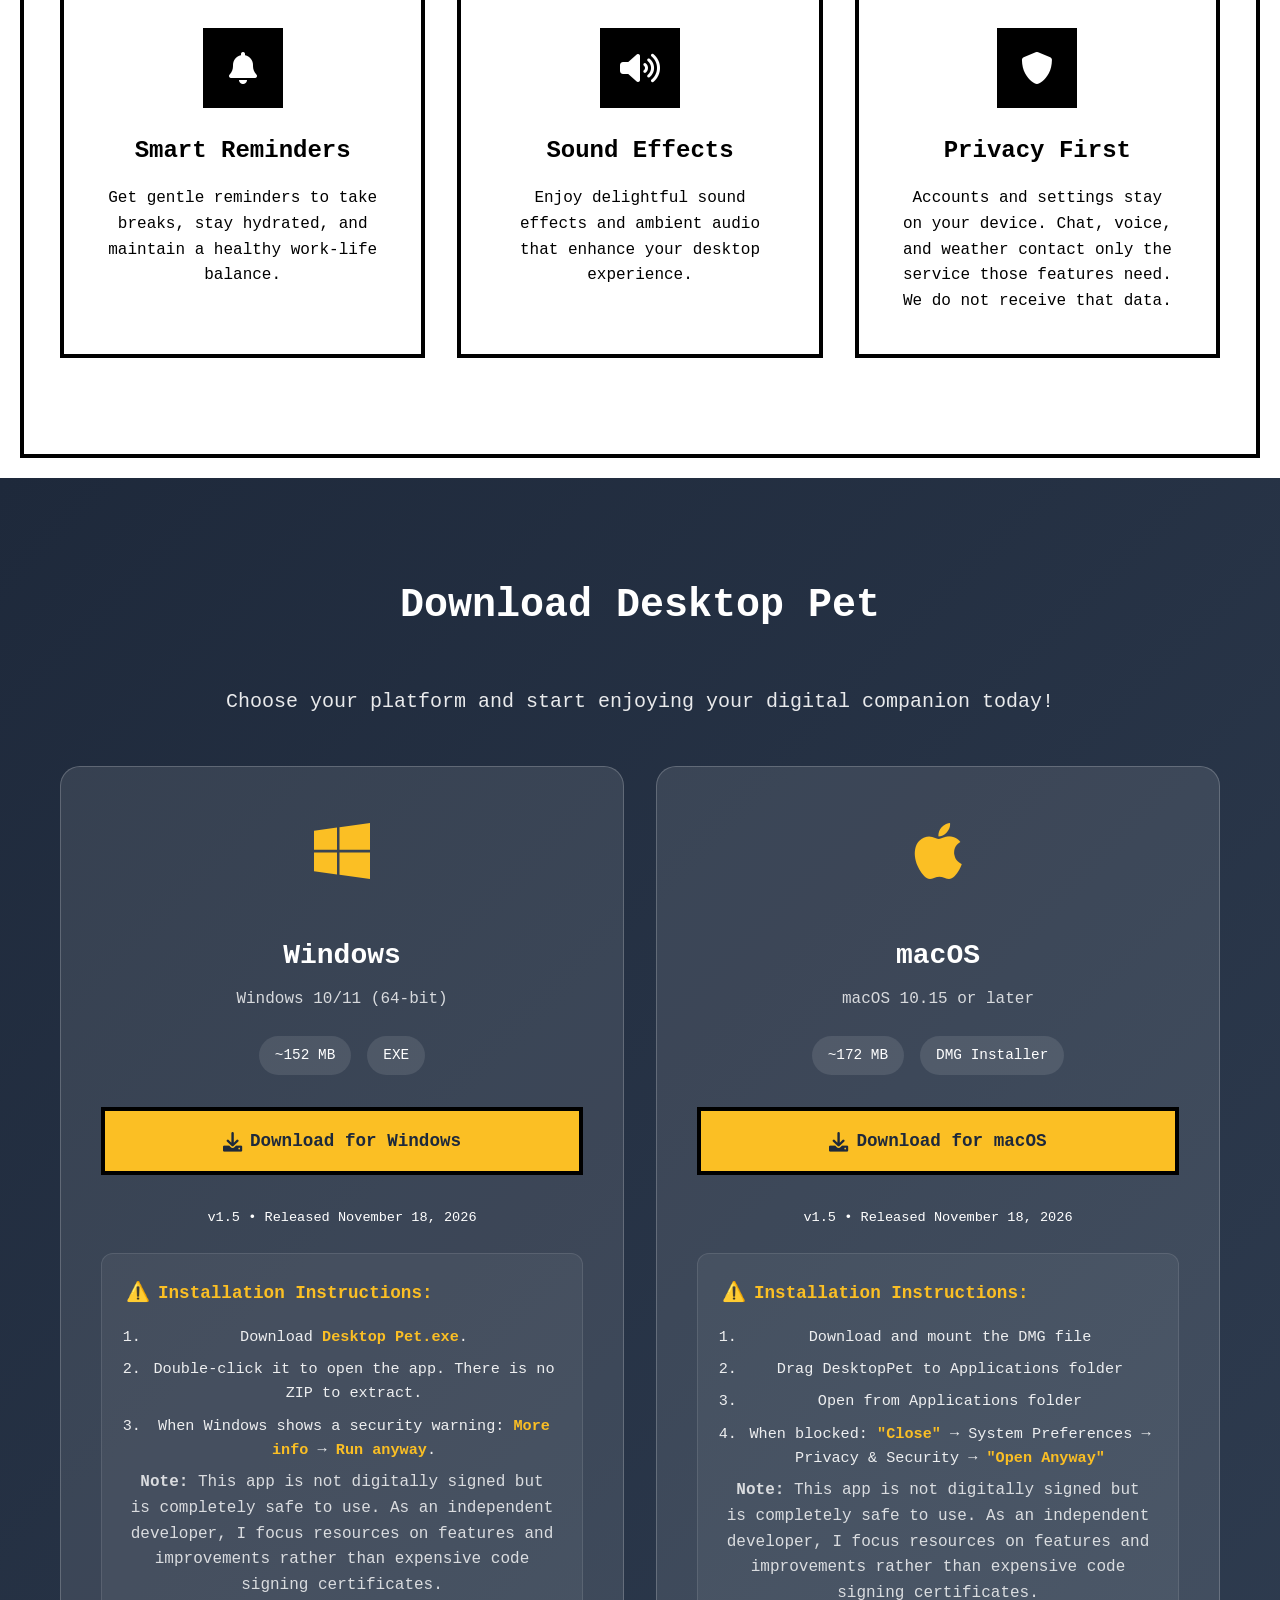
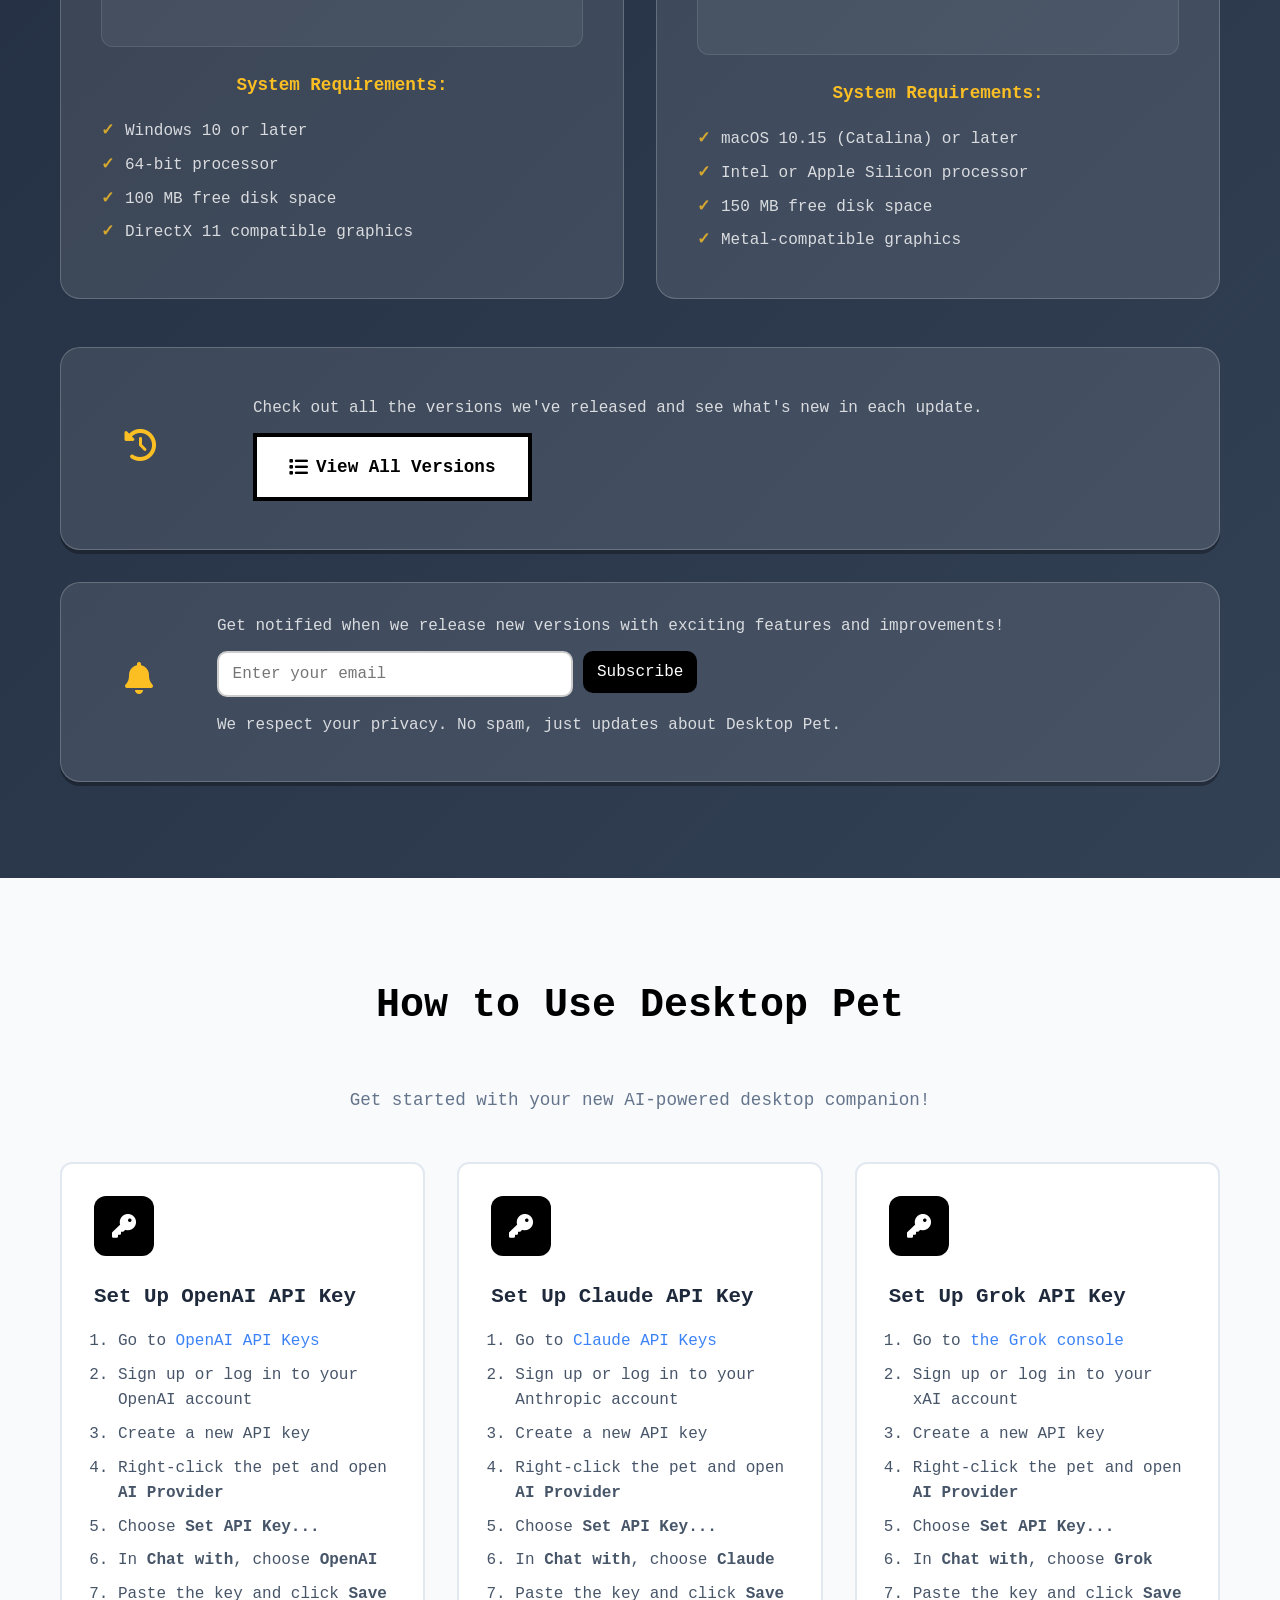
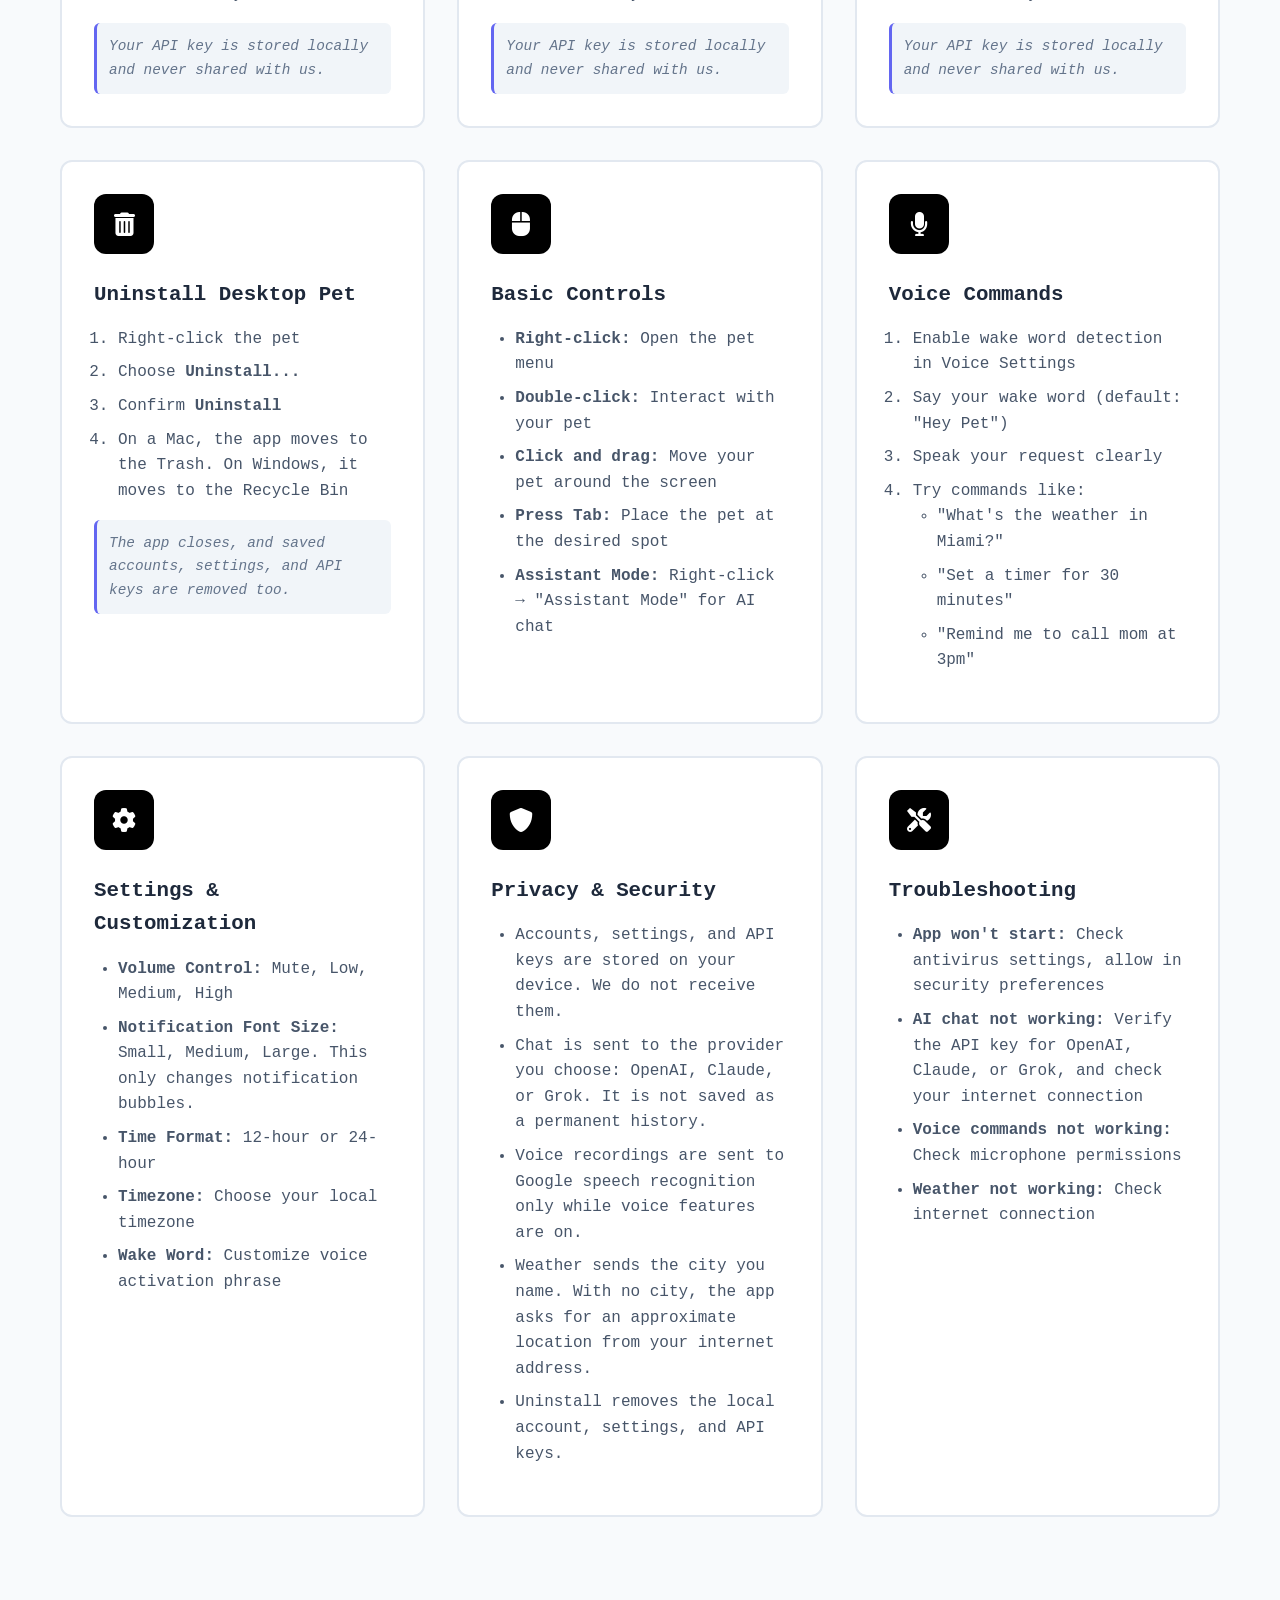
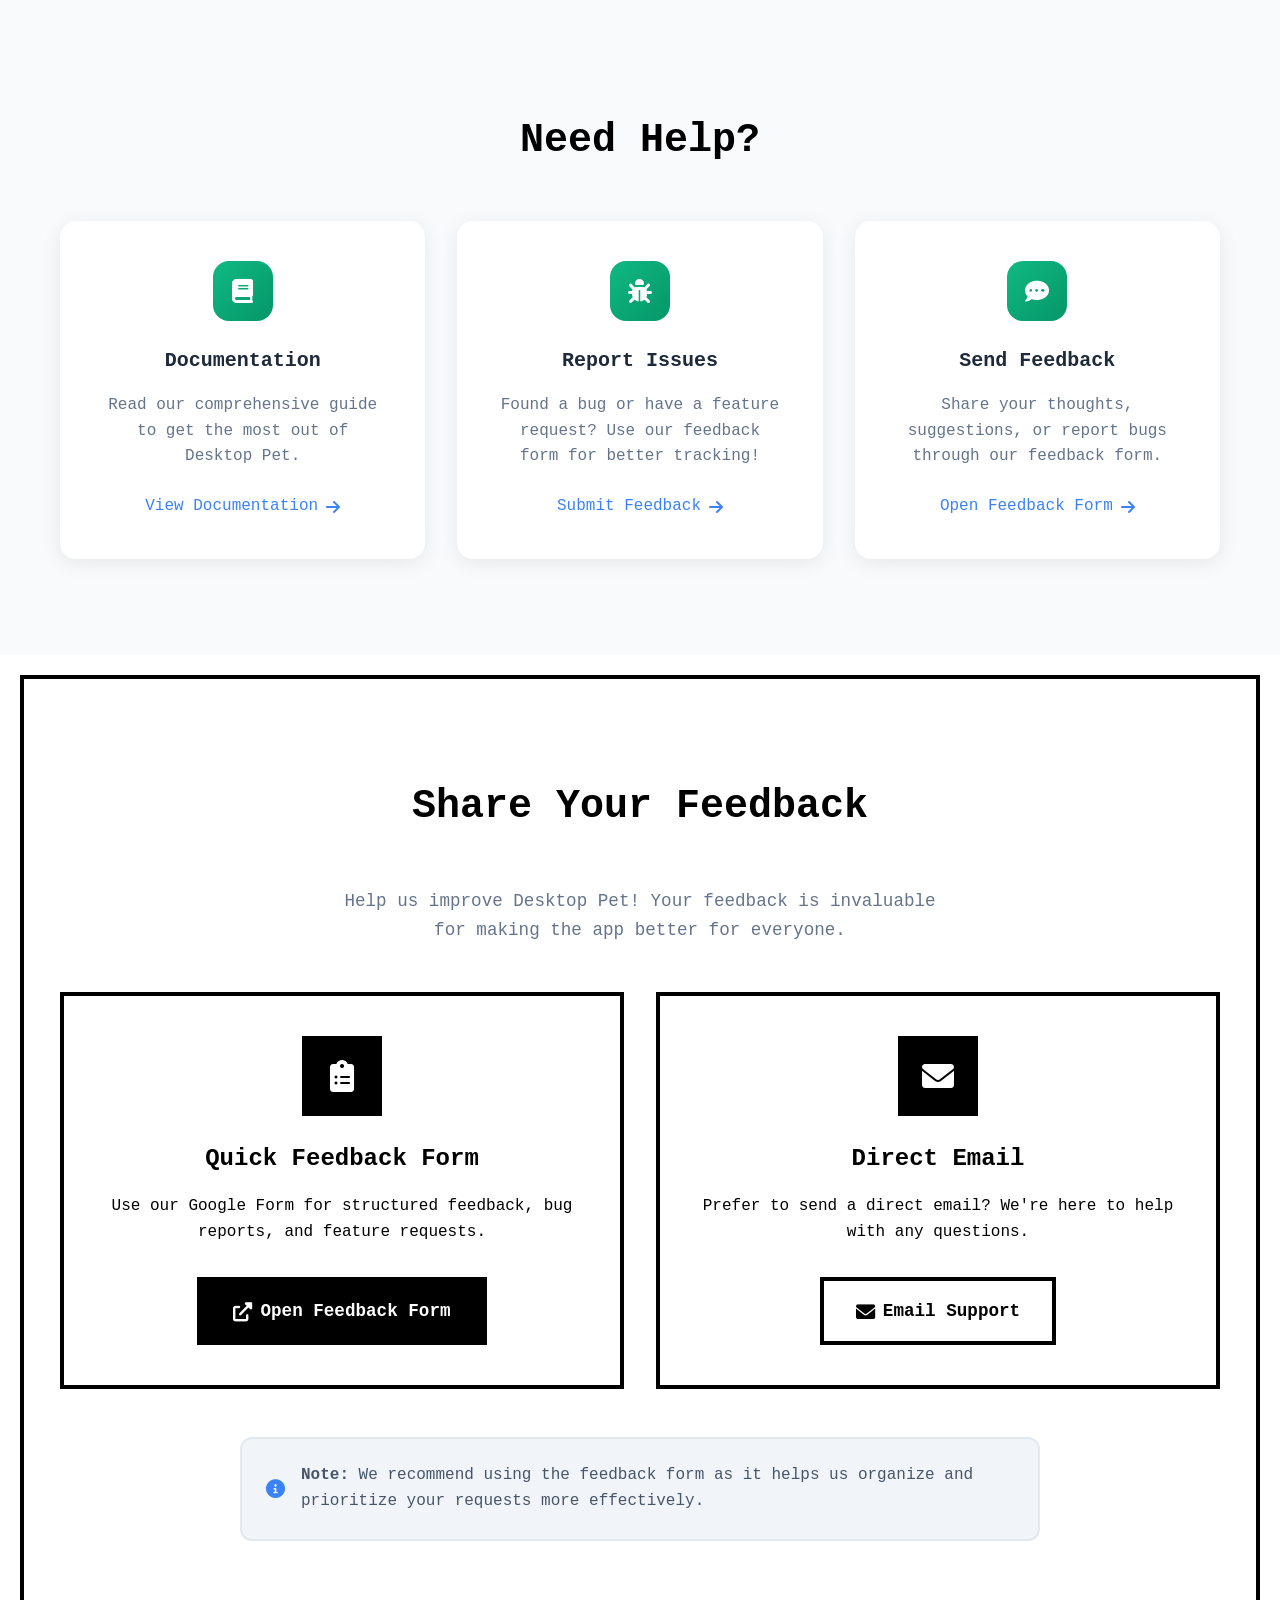
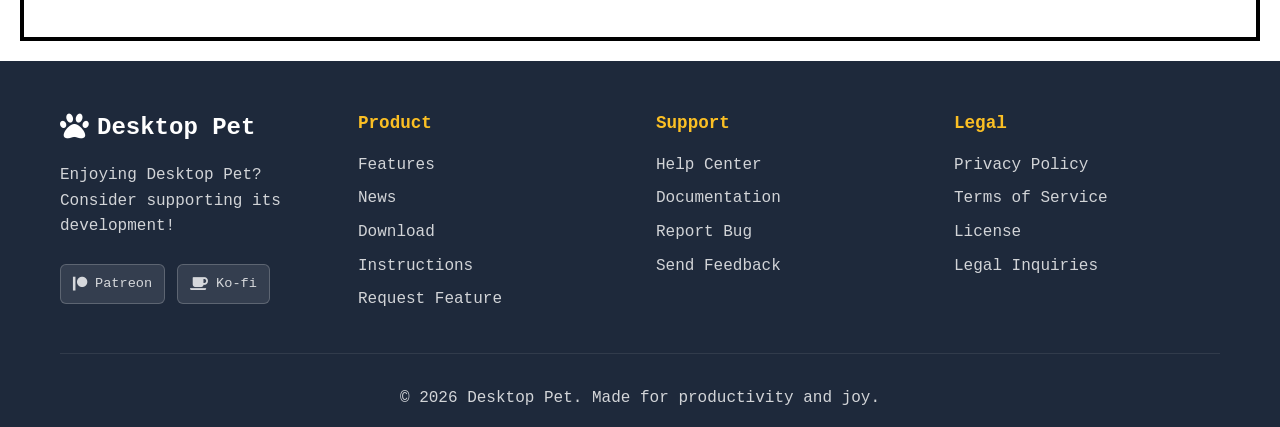
==== commit 09e764d1: "Publish the v1.5 Mac and Windows downloads." ====
--- a/index.html
+++ b/index.html
@@ -65,9 +65,9 @@
         "name": "Desktop Pet"
       },
       "screenshot": "https://desktoppet.app/assets/app_icon.png",
-      "softwareVersion": "1.3",
+      "softwareVersion": "1.5",
       "datePublished": "2025-10-03",
-      "dateModified": "2026-11-15"
+      "dateModified": "2026-11-18"
     }
     </script>
     <link rel="stylesheet" href="styles.css?v=20261116e">
@@ -212,14 +212,14 @@
                     <h3>Windows</h3>
                     <p>Windows 10/11 (64-bit)</p>
                     <div class="download-info">
-                        <span class="file-size">~157 MB</span>
+                        <span class="file-size">~152 MB</span>
                         <span class="file-format">EXE</span>
                     </div>
-                    <a href="https://github.com/EdithHarrison/desktop-pet-landing/raw/main/DesktopPet_Windows_V1.3.exe" class="btn btn-download" id="download-windows">
+                    <a href="https://github.com/EdithHarrison/desktop-pet-landing/raw/main/DesktopPet_Windows_V1.5.exe" class="btn btn-download" id="download-windows">
                         <i class="fas fa-download"></i>
                         Download for Windows
                     </a>
-                    <small>v1.3 • Released November 15, 2026</small>
+                    <small>v1.5 • Released November 18, 2026</small>
                     <div class="installation-instructions">
                         <h4>Installation Instructions:</h4>
                         <ol>
@@ -247,14 +247,14 @@
                     <h3>macOS</h3>
                     <p>macOS 10.15 or later</p>
                     <div class="download-info">
-                        <span class="file-size">~173 MB</span>
+                        <span class="file-size">~172 MB</span>
                         <span class="file-format">DMG Installer</span>
                     </div>
-                    <a href="https://github.com/EdithHarrison/desktop-pet-landing/raw/main/DesktopPet_Installer_V1.3.dmg" class="btn btn-download" id="download-macos">
+                    <a href="https://github.com/EdithHarrison/desktop-pet-landing/raw/main/DesktopPet_Installer_V1.5.dmg" class="btn btn-download" id="download-macos">
                         <i class="fas fa-download"></i>
                         Download for macOS
                     </a>
-                    <small>v1.3 • Released November 15, 2026</small>
+                    <small>v1.5 • Released November 18, 2026</small>
                     <div class="installation-instructions">
                         <h4>Installation Instructions:</h4>
                         <ol>
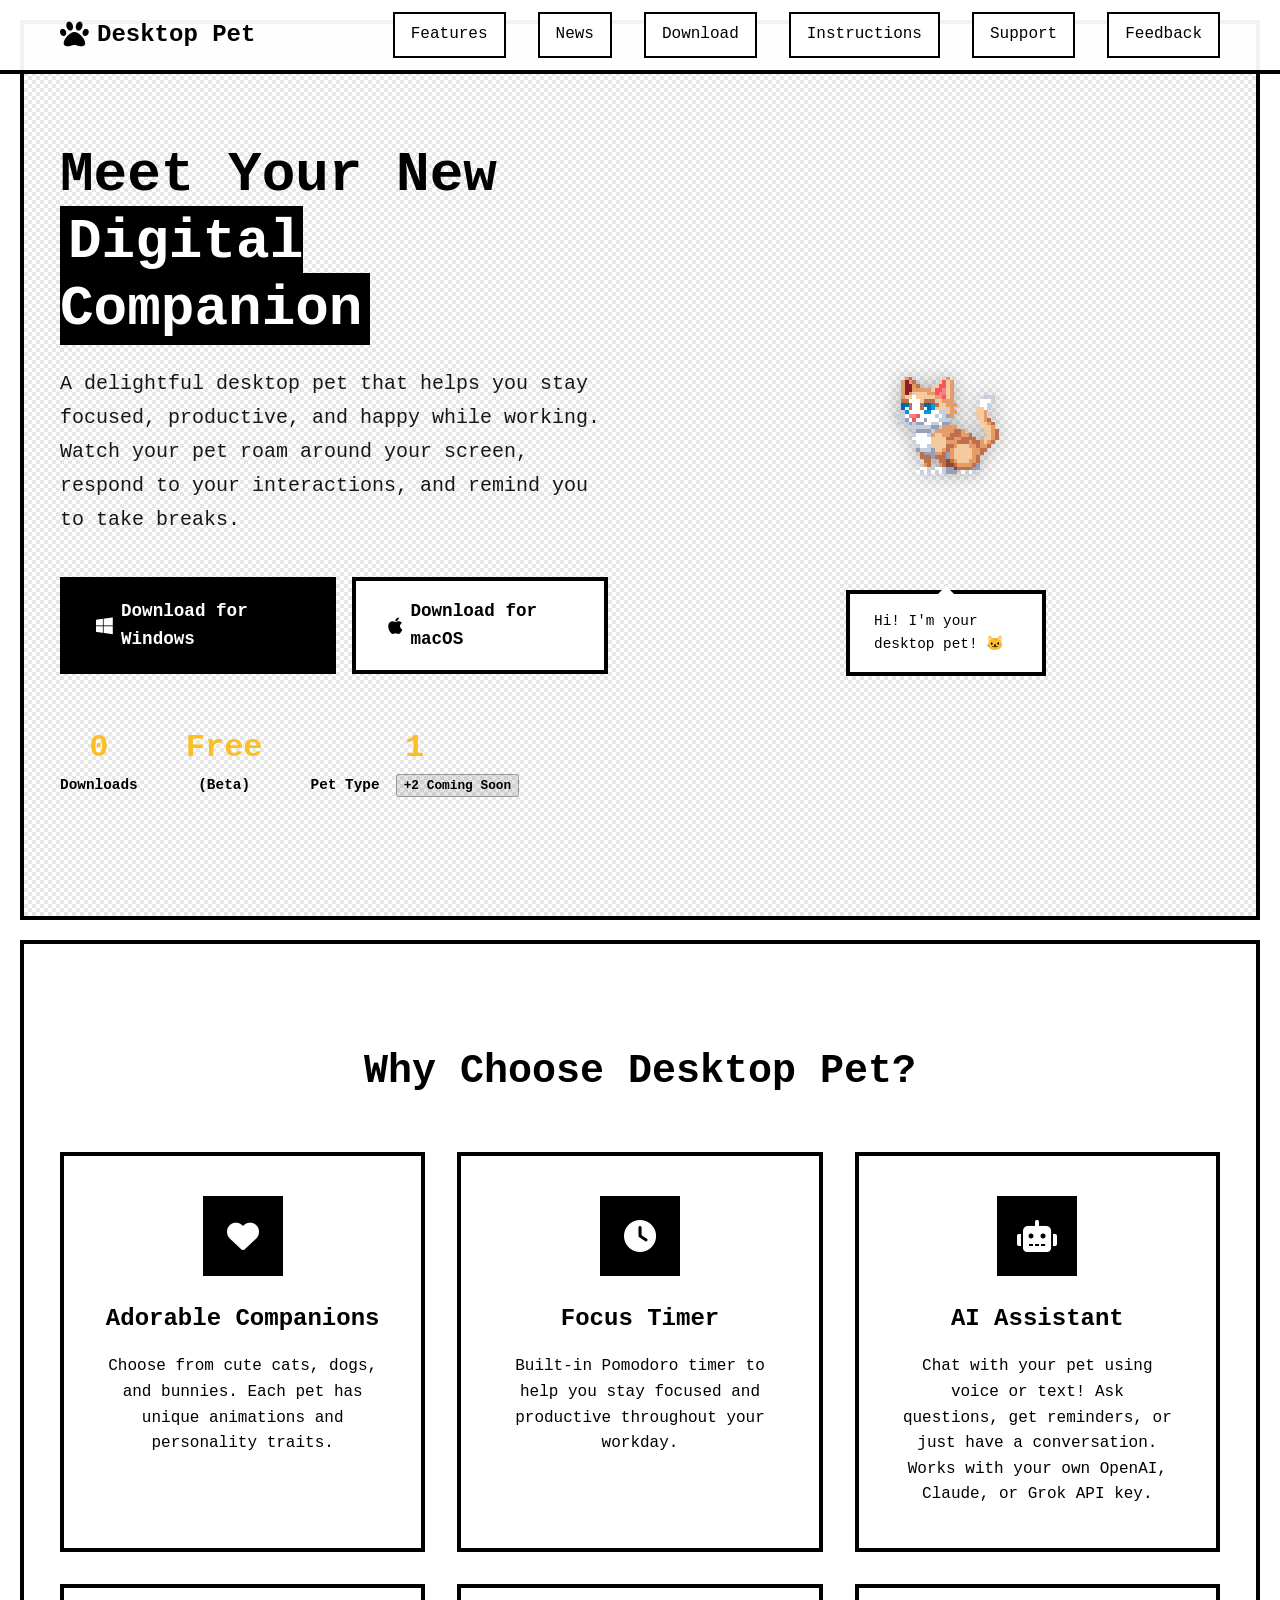
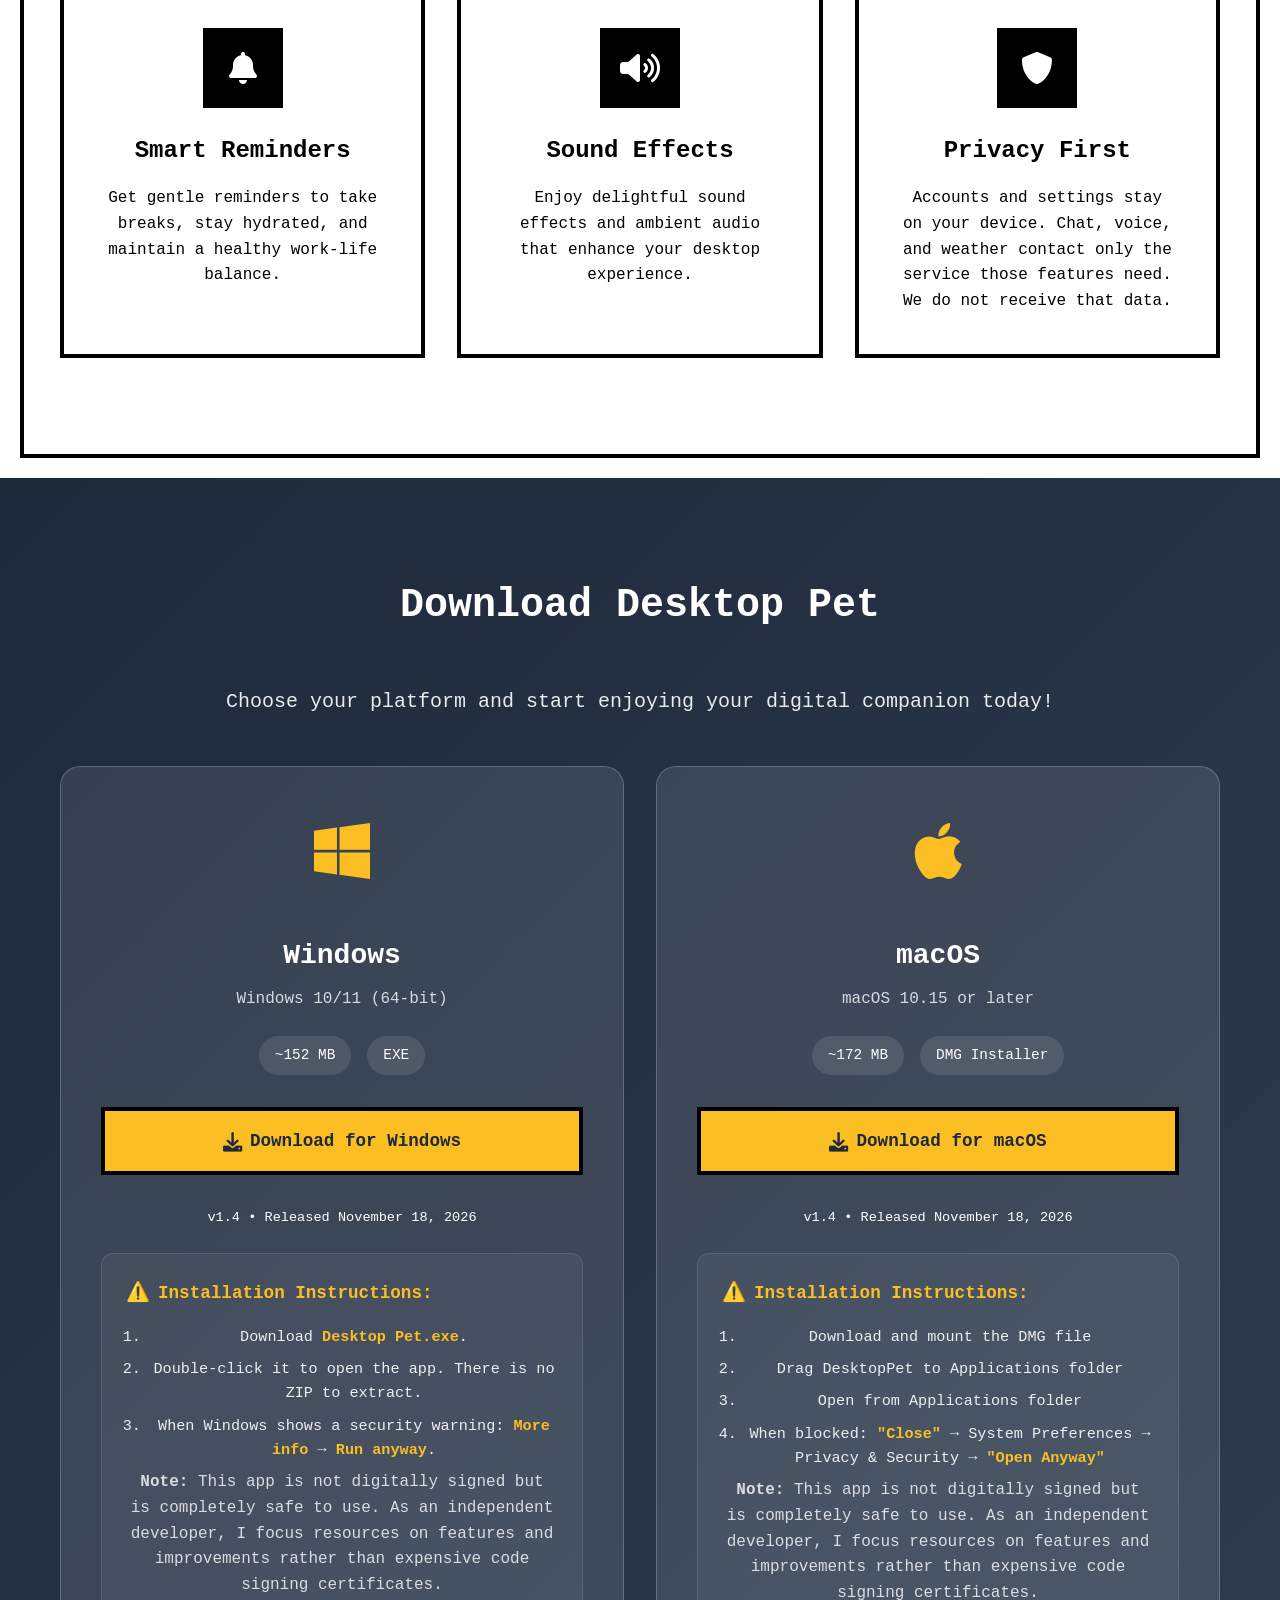
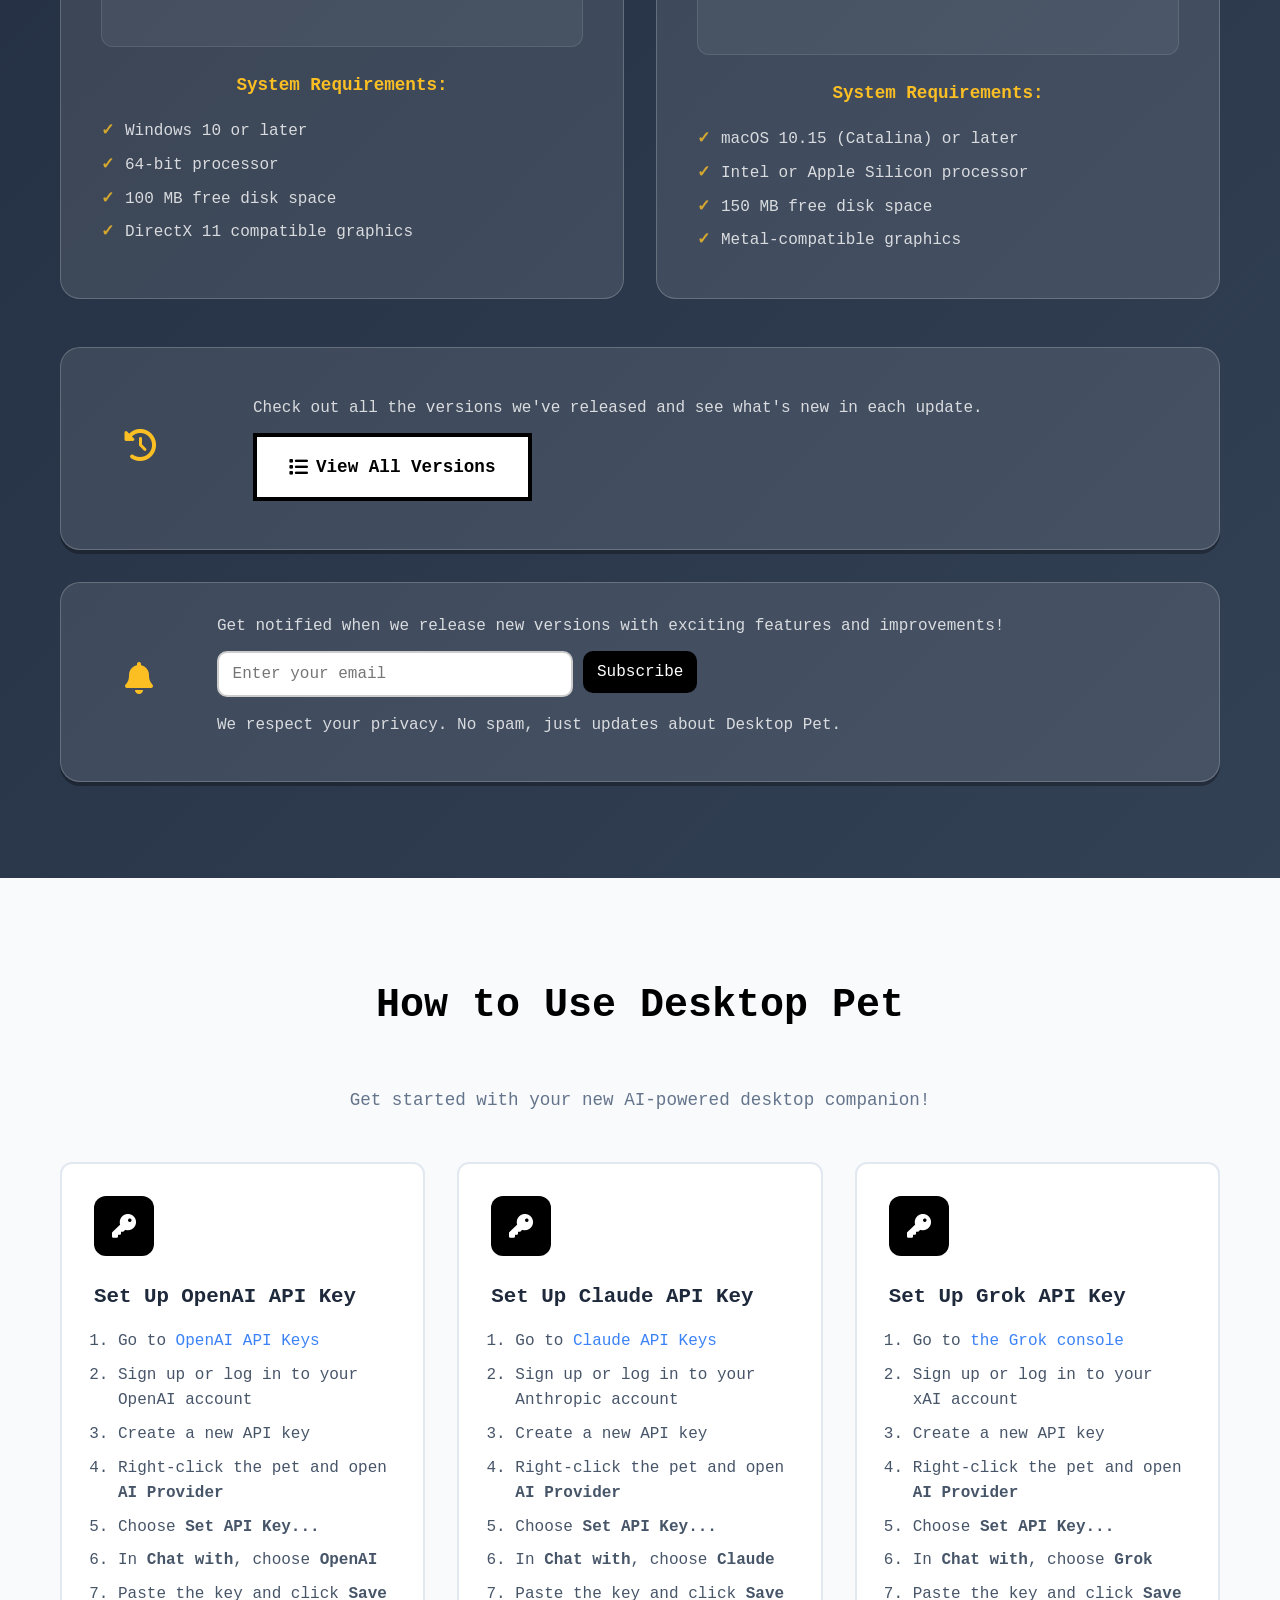
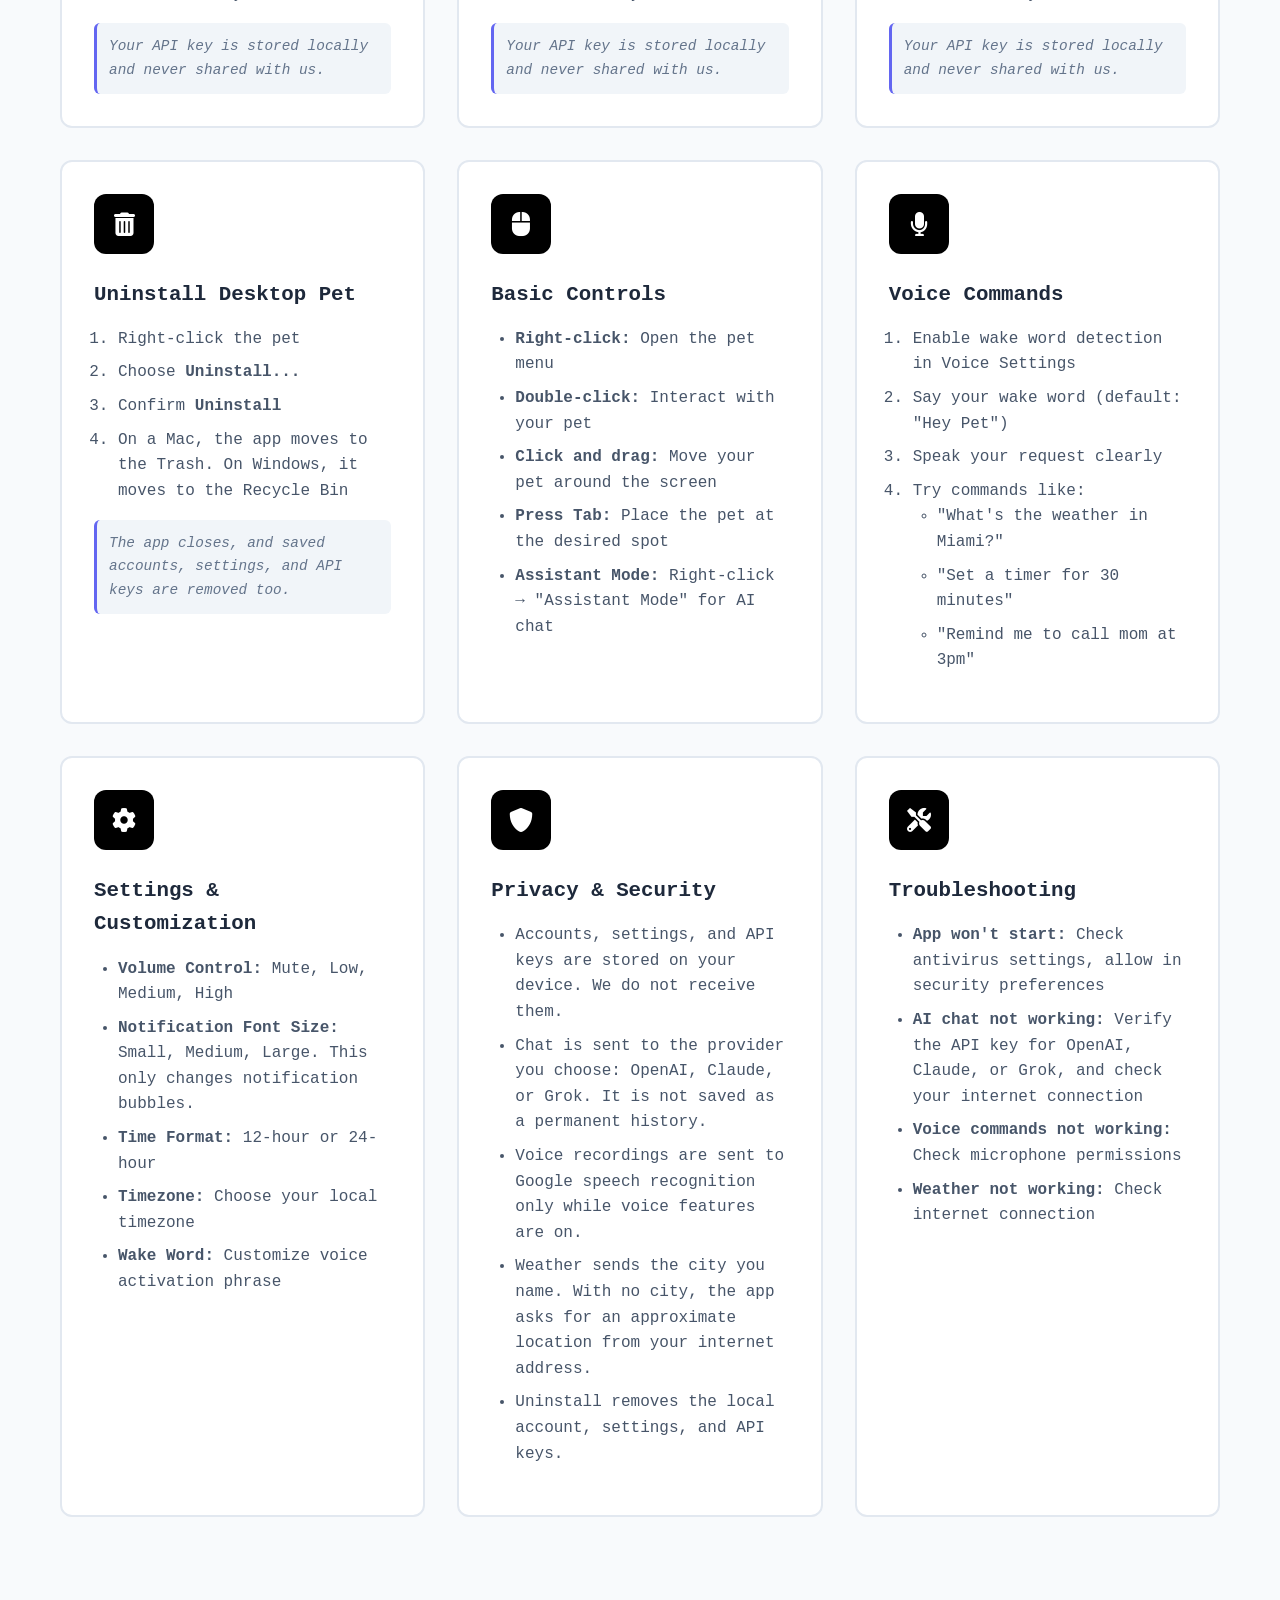
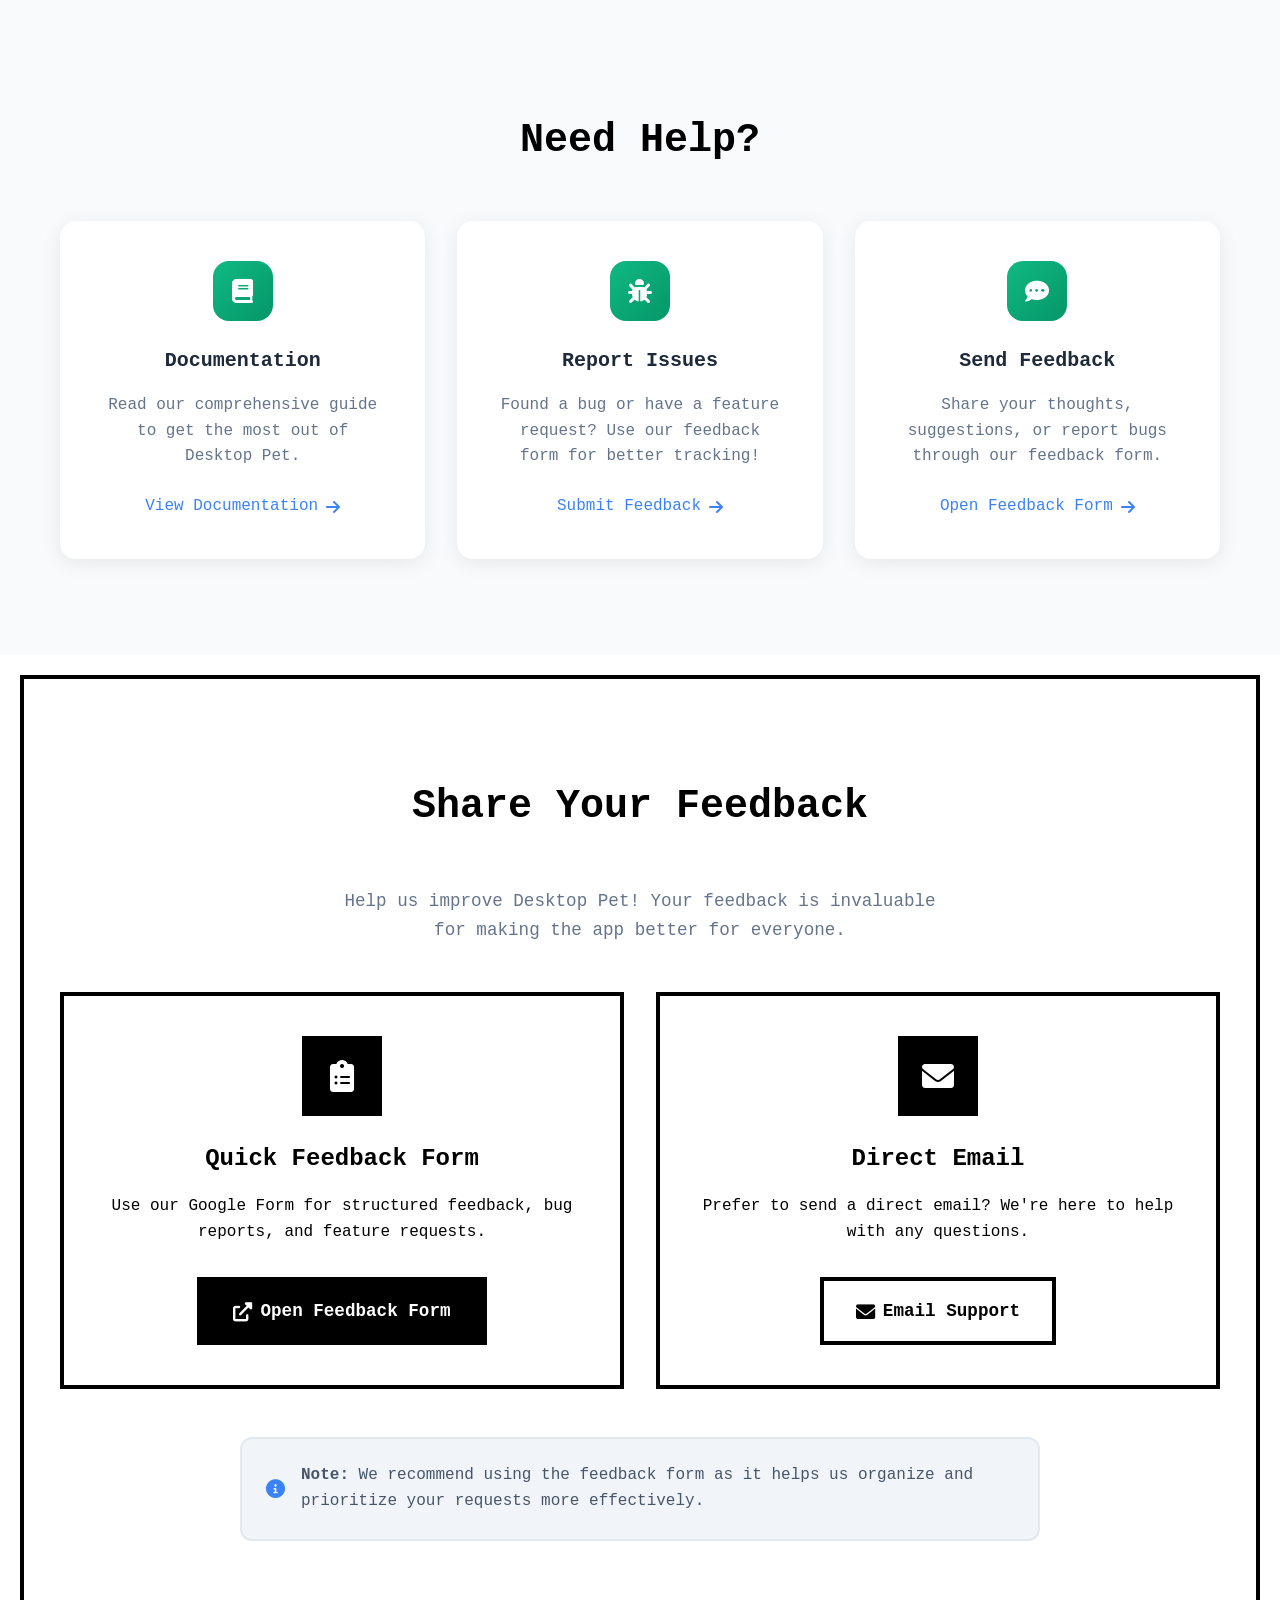
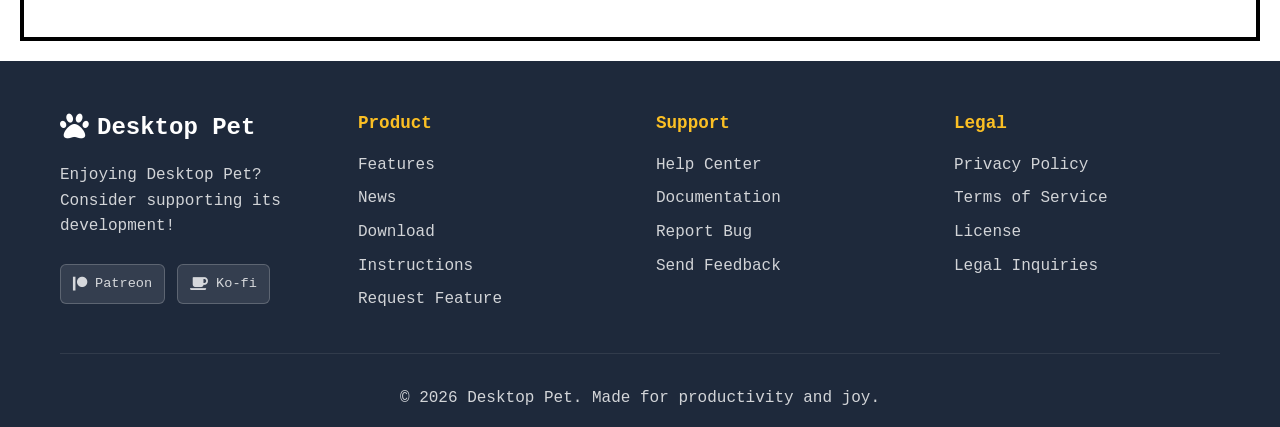
==== commit 1f9c3bc9: "Replace the v1.4 downloads and describe the release as UI enhancement and bug fixes." ====
--- a/index.html
+++ b/index.html
@@ -65,7 +65,7 @@
         "name": "Desktop Pet"
       },
       "screenshot": "https://desktoppet.app/assets/app_icon.png",
-      "softwareVersion": "1.5",
+      "softwareVersion": "1.4",
       "datePublished": "2025-10-03",
       "dateModified": "2026-11-18"
     }
@@ -215,11 +215,11 @@
                         <span class="file-size">~152 MB</span>
                         <span class="file-format">EXE</span>
                     </div>
-                    <a href="https://github.com/EdithHarrison/desktop-pet-landing/raw/main/DesktopPet_Windows_V1.5.exe" class="btn btn-download" id="download-windows">
+                    <a href="https://github.com/EdithHarrison/desktop-pet-landing/raw/main/DesktopPet_Windows_V1.4.exe" class="btn btn-download" id="download-windows">
                         <i class="fas fa-download"></i>
                         Download for Windows
                     </a>
-                    <small>v1.5 • Released November 18, 2026</small>
+                    <small>v1.4 • Released November 18, 2026</small>
                     <div class="installation-instructions">
                         <h4>Installation Instructions:</h4>
                         <ol>
@@ -250,11 +250,11 @@
                         <span class="file-size">~172 MB</span>
                         <span class="file-format">DMG Installer</span>
                     </div>
-                    <a href="https://github.com/EdithHarrison/desktop-pet-landing/raw/main/DesktopPet_Installer_V1.5.dmg" class="btn btn-download" id="download-macos">
+                    <a href="https://github.com/EdithHarrison/desktop-pet-landing/raw/main/DesktopPet_Installer_V1.4.dmg" class="btn btn-download" id="download-macos">
                         <i class="fas fa-download"></i>
                         Download for macOS
                     </a>
-                    <small>v1.5 • Released November 18, 2026</small>
+                    <small>v1.4 • Released November 18, 2026</small>
                     <div class="installation-instructions">
                         <h4>Installation Instructions:</h4>
                         <ol>
